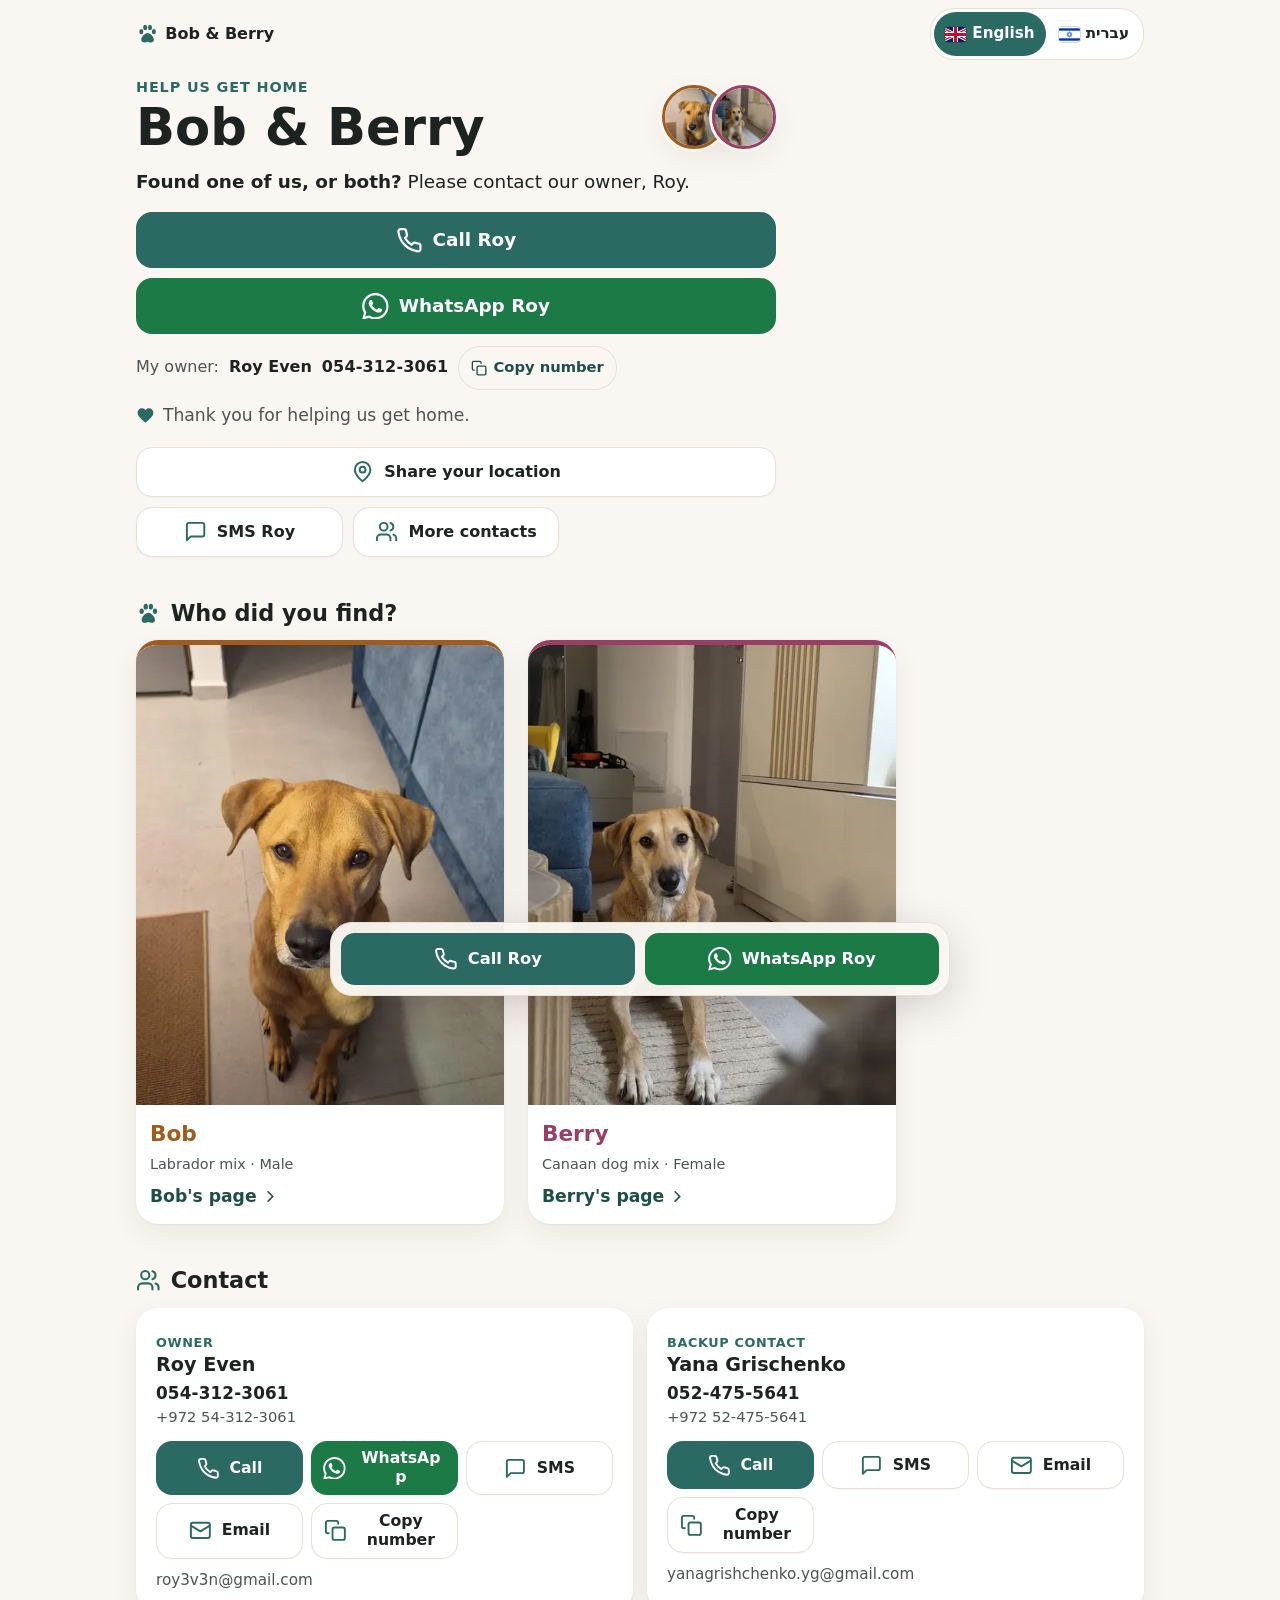
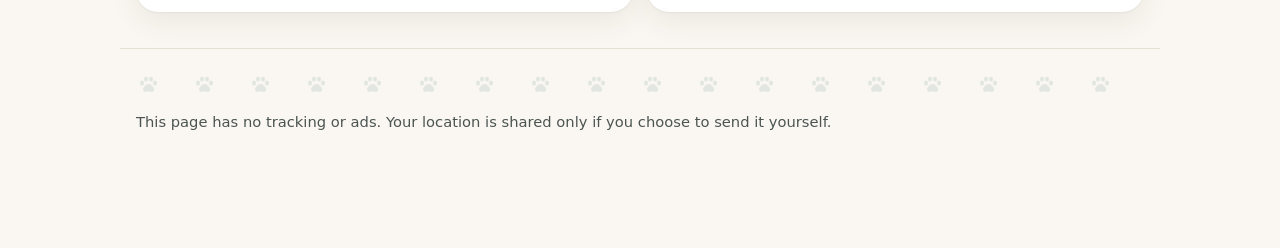
==== public/index.html @ 7f9b74b9 "Bob & Berry NFC collar pages Static bilingual (English/Hebrew) site for Bob and Berry's NFC collar t" ====
<!doctype html>
<html lang="en" dir="ltr">
<head>
<meta charset="utf-8">
<meta name="viewport" content="width=device-width, initial-scale=1, viewport-fit=cover">
<title>Bob &amp; Berry</title>
<meta name="description" content="Found one of us, or both? · מצאתם אחד מאיתנו, או את שנינו?">
<meta name="robots" content="noindex, nofollow, noarchive, noimageindex">
<meta name="format-detection" content="telephone=no, date=no, email=no, address=no">
<meta name="theme-color" content="#faf7f2">
<meta name="referrer" content="strict-origin-when-cross-origin">
<link rel="canonical" href="https://rockshepherd1409.github.io/bob-and-berry/">
<meta property="og:url" content="https://rockshepherd1409.github.io/bob-and-berry/">
<meta property="og:type" content="website">
<meta property="og:title" content="Bob &amp; Berry · בוב וברי">
<meta property="og:description" content="Found one of us, or both? · מצאתם אחד מאיתנו, או את שנינו?">
<meta property="og:image" content="https://rockshepherd1409.github.io/bob-and-berry/photos/bob/sitting-c17e12-960.jpg">
<link rel="icon" href="favicon.svg" type="image/svg+xml">
<link rel="stylesheet" href="assets/styles.css?v=7b9a6b1d22">
<script>(function(d){var h=d.documentElement,l;h.classList.add('js');try{var p=new URLSearchParams(location.search).get('lang');if(p==='he'||p==='en')l=p}catch(e){}if(!l){try{var s=localStorage.getItem('bb-lang');if(s==='he'||s==='en')l=s}catch(e){}}if(!l){var n=(navigator.languages&&navigator.languages[0])||navigator.language||'';l=/^(he|iw)\b/i.test(n)?'he':'en'}h.lang=l;h.dir=l==='he'?'rtl':'ltr'})(document);</script>
</head>
<body>
<svg xmlns="http://www.w3.org/2000/svg" style="display:none" aria-hidden="true"><symbol id="i-phone" viewBox="0 0 24 24" fill="none" stroke="currentColor" stroke-width="2" stroke-linecap="round" stroke-linejoin="round"><path d="M22 16.92v3a2 2 0 0 1-2.18 2 19.79 19.79 0 0 1-8.63-3.07 19.5 19.5 0 0 1-6-6 19.79 19.79 0 0 1-3.07-8.67A2 2 0 0 1 4.11 2h3a2 2 0 0 1 2 1.72 12.84 12.84 0 0 0 .7 2.81 2 2 0 0 1-.45 2.11L8.09 9.91a16 16 0 0 0 6 6l1.27-1.27a2 2 0 0 1 2.11-.45 12.84 12.84 0 0 0 2.81.7A2 2 0 0 1 22 16.92z"/></symbol><symbol id="i-sms" viewBox="0 0 24 24" fill="none" stroke="currentColor" stroke-width="2" stroke-linecap="round" stroke-linejoin="round"><path d="M21 15a2 2 0 0 1-2 2H7l-4 4V5a2 2 0 0 1 2-2h14a2 2 0 0 1 2 2z"/></symbol><symbol id="i-mail" viewBox="0 0 24 24" fill="none" stroke="currentColor" stroke-width="2" stroke-linecap="round" stroke-linejoin="round"><rect x="2" y="4" width="20" height="16" rx="2"/><path d="m22 7-10 6L2 7"/></symbol><symbol id="i-copy" viewBox="0 0 24 24" fill="none" stroke="currentColor" stroke-width="2" stroke-linecap="round" stroke-linejoin="round"><rect x="9" y="9" width="13" height="13" rx="2"/><path d="M5 15H4a2 2 0 0 1-2-2V4a2 2 0 0 1 2-2h9a2 2 0 0 1 2 2v1"/></symbol><symbol id="i-pin" viewBox="0 0 24 24" fill="none" stroke="currentColor" stroke-width="2" stroke-linecap="round" stroke-linejoin="round"><path d="M20 10c0 6-8 12-8 12s-8-6-8-12a8 8 0 0 1 16 0z"/><circle cx="12" cy="10" r="3"/></symbol><symbol id="i-users" viewBox="0 0 24 24" fill="none" stroke="currentColor" stroke-width="2" stroke-linecap="round" stroke-linejoin="round"><path d="M16 21v-2a4 4 0 0 0-4-4H6a4 4 0 0 0-4 4v2"/><circle cx="9" cy="7" r="4"/><path d="M22 21v-2a4 4 0 0 0-3-3.87"/><path d="M16 3.13a4 4 0 0 1 0 7.75"/></symbol><symbol id="i-x" viewBox="0 0 24 24" fill="none" stroke="currentColor" stroke-width="2" stroke-linecap="round" stroke-linejoin="round"><path d="M18 6 6 18M6 6l12 12"/></symbol><symbol id="i-left" viewBox="0 0 24 24" fill="none" stroke="currentColor" stroke-width="2" stroke-linecap="round" stroke-linejoin="round"><path d="m15 18-6-6 6-6"/></symbol><symbol id="i-right" viewBox="0 0 24 24" fill="none" stroke="currentColor" stroke-width="2" stroke-linecap="round" stroke-linejoin="round"><path d="m9 18 6-6-6-6"/></symbol><symbol id="i-info" viewBox="0 0 24 24" fill="none" stroke="currentColor" stroke-width="2" stroke-linecap="round" stroke-linejoin="round"><circle cx="12" cy="12" r="10"/><path d="M12 16v-4M12 8h.01"/></symbol><symbol id="i-home" viewBox="0 0 24 24" fill="none" stroke="currentColor" stroke-width="2" stroke-linecap="round" stroke-linejoin="round"><path d="m3 10 9-7 9 7v10a2 2 0 0 1-2 2H5a2 2 0 0 1-2-2z"/><path d="M9 22V12h6v10"/></symbol><symbol id="i-whatsapp" viewBox="0 0 24 24" fill="currentColor"><path d="M17.47 14.38c-.3-.15-1.76-.87-2.03-.97-.27-.1-.47-.15-.67.15-.2.3-.77.97-.94 1.16-.17.2-.35.22-.64.07-.3-.15-1.26-.46-2.39-1.47-.88-.79-1.48-1.76-1.65-2.06-.17-.3-.02-.46.13-.6.13-.14.3-.35.45-.52.15-.17.2-.3.3-.5.1-.2.05-.37-.03-.52-.07-.15-.67-1.61-.92-2.2-.24-.58-.49-.5-.67-.51h-.57c-.2 0-.52.07-.79.37-.27.3-1.04 1.02-1.04 2.48s1.07 2.88 1.21 3.07c.15.2 2.1 3.2 5.08 4.49.71.31 1.26.49 1.7.63.71.23 1.36.2 1.87.12.57-.09 1.76-.72 2-1.41.25-.7.25-1.29.18-1.41-.08-.13-.28-.2-.57-.35zM12.05 21.79h-.01a9.87 9.87 0 0 1-5.03-1.38l-.36-.21-3.74.98 1-3.65-.24-.37a9.86 9.86 0 0 1-1.51-5.26c0-5.45 4.44-9.88 9.89-9.88 2.64 0 5.12 1.03 6.99 2.9a9.83 9.83 0 0 1 2.89 7c0 5.45-4.44 9.88-9.88 9.88zm8.41-18.3A11.82 11.82 0 0 0 12.05 0C5.5 0 .16 5.34.16 11.89c0 2.1.55 4.14 1.59 5.95L.06 24l6.31-1.65a11.88 11.88 0 0 0 5.68 1.45h.01c6.55 0 11.89-5.34 11.89-11.89 0-3.18-1.24-6.16-3.49-8.41z"/></symbol><symbol id="i-paw" viewBox="0 0 24 24" fill="currentColor"><ellipse cx="5.5" cy="10" rx="2.1" ry="2.7"/><ellipse cx="9.5" cy="5.6" rx="2.1" ry="2.8"/><ellipse cx="14.5" cy="5.6" rx="2.1" ry="2.8"/><ellipse cx="18.5" cy="10" rx="2.1" ry="2.7"/><path d="M12 11.5c-3 0-6.5 4.1-6.5 6.9 0 1.9 1.4 2.9 3.1 2.9 1.4 0 2.2-.8 3.4-.8s2 .8 3.4.8c1.7 0 3.1-1 3.1-2.9 0-2.8-3.5-6.9-6.5-6.9z"/></symbol><symbol id="i-heart" viewBox="0 0 24 24" fill="currentColor"><path d="M12 21.35 10.55 20C5.4 15.36 2 12.28 2 8.5 2 5.42 4.42 3 7.5 3c1.74 0 3.41.81 4.5 2.09C13.09 3.81 14.76 3 16.5 3 19.58 3 22 5.42 22 8.5c0 3.78-3.4 6.86-8.55 11.54z"/></symbol><symbol id="f-en" viewBox="0 0 60 30" preserveAspectRatio="xMidYMid slice"><rect width="60" height="30" fill="#012169"/><path d="M0 0 60 30M60 0 0 30" stroke="#fff" stroke-width="6"/><path d="M0 0 60 30M60 0 0 30" stroke="#C8102E" stroke-width="2.4"/><path d="M30 0v30M0 15h60" stroke="#fff" stroke-width="10"/><path d="M30 0v30M0 15h60" stroke="#C8102E" stroke-width="6"/></symbol><symbol id="f-he" viewBox="0 0 220 160" preserveAspectRatio="xMidYMid slice"><rect width="220" height="160" fill="#fff"/><rect y="15" width="220" height="25" fill="#0038b8"/><rect y="120" width="220" height="25" fill="#0038b8"/><path d="M110 50 136 95H84ZM110 110 84 65h52Z" fill="none" stroke="#0038b8" stroke-width="5.5"/></symbol></svg>
<header class="topbar wrap"><a class="brand" href="./" aria-label="Bob &amp; Berry home" data-ia="aria-label=s27"><svg class="icon " aria-hidden="true" focusable="false"><use href="#i-paw"/></svg><span class="brand-text" data-i="s1">Bob &amp; Berry</span></a><nav class="lang" aria-label="Language" data-ia="aria-label=s28"><a href="?lang=en" data-lang="en" lang="en" hreflang="en" aria-current="true"><svg class="flag" aria-hidden="true" focusable="false"><use href="#f-en"/></svg>English</a><a href="?lang=he" data-lang="he" lang="he" hreflang="he"><svg class="flag" aria-hidden="true" focusable="false"><use href="#f-he"/></svg>עברית</a></nav></header>
<main id="main" class="wrap">
<section class="home-hero" aria-labelledby="home-title"><div class="home-title-row"><div><p class="eyebrow" data-i="s0">Help us get home</p><h1 id="home-title"><span data-i="s1">Bob &amp; Berry</span></h1></div><div class="avatars" aria-hidden="true"><img src="photos/bob/sitting-c17e12-480.jpg" alt="" width="64" height="64" style="object-position:50% 52%;--accent:#A15B1C"><img src="photos/berry/rug-3b5ab8-480.jpg" alt="" width="64" height="64" style="object-position:40% 42%;--accent:#9A3E65"></div></div><p class="found"><strong><span data-i="s2">Found one of us, or both?</span></strong> <span data-i="s3">Please contact our owner, Roy.</span></p><div class="actions" id="contact-actions"><a class="btn btn-call" href="tel:+972543123061" data-ia="href=s5"><svg class="icon " aria-hidden="true" focusable="false"><use href="#i-phone"/></svg><span data-i="s6">Call Roy</span></a><a class="btn btn-wa" href="https://wa.me/972543123061?text=Hi%20Roy%2C%20I%20found%20Bob%20and%20Berry.%20I%27m%20at%20%5Btype%20your%20location%5D.%20Please%20contact%20me." data-ia="href=s7" target="_blank" rel="noopener"><svg class="icon " aria-hidden="true" focusable="false"><use href="#i-whatsapp"/></svg><span data-i="s8">WhatsApp Roy</span></a></div><p class="owner-line"><span><span data-i="s9">My owner</span>:</span> <strong><span data-i="s10">Roy Even</span></strong> <span class="num ltr" dir="ltr" id="owner-num">054-312-3061</span><button type="button" class="copy-btn" data-copy="+972 54-312-3061" data-copy-target="owner-num" hidden><svg class="icon " aria-hidden="true" focusable="false"><use href="#i-copy"/></svg><span data-i="s4">Copy number</span></button></p><p class="thanks"><svg class="icon " aria-hidden="true" focusable="false"><use href="#i-heart"/></svg><span data-i="s11">Thank you for helping us get home.</span></p><div class="more-actions"><button type="button" class="btn btn-soft span-2" data-open-locate hidden><svg class="icon " aria-hidden="true" focusable="false"><use href="#i-pin"/></svg><span data-i="s12">Share your location</span></button><a class="btn btn-soft" href="sms:+972543123061?&amp;body=Hi%20Roy%2C%20I%20found%20Bob%20and%20Berry.%20I%27m%20at%20%5Btype%20your%20location%5D.%20Please%20contact%20me." data-ia="href=s13"><svg class="icon " aria-hidden="true" focusable="false"><use href="#i-sms"/></svg><span data-i="s14">SMS Roy</span></a><a class="btn btn-soft" href="#contacts"><svg class="icon " aria-hidden="true" focusable="false"><use href="#i-users"/></svg><span data-i="s15">More contacts</span></a></div></section>
<section class="section" aria-labelledby="who-title"><h2 id="who-title"><svg class="icon " aria-hidden="true" focusable="false"><use href="#i-paw"/></svg><span data-i="s16">Who did you find?</span></h2><ul class="dog-cards"><li><a class="dog-card" href="bob/" style="--accent:#A15B1C"><span class="ph"><picture><source type="image/webp" srcset="photos/bob/sitting-c17e12-480.webp 480w, photos/bob/sitting-c17e12-960.webp 960w, photos/bob/sitting-c17e12-1080.webp 1080w" sizes="(min-width: 820px) 360px, 46vw"><img src="photos/bob/sitting-c17e12-960.jpg" srcset="photos/bob/sitting-c17e12-480.jpg 480w, photos/bob/sitting-c17e12-960.jpg 960w, photos/bob/sitting-c17e12-1080.jpg 1080w" sizes="(min-width: 820px) 360px, 46vw" width="1080" height="1920" alt="Bob sitting on a tiled floor, looking up at the camera" data-ia="alt=s17" loading="lazy" decoding="async" style="object-position:50% 52%" data-ph></picture><span class="ph-fallback"><svg class="icon " aria-hidden="true" focusable="false"><use href="#i-paw"/></svg><span data-i="s18">Photo unavailable</span></span></span><span class="dog-card-body"><span class="dog-card-name" data-i="s19">Bob</span><span class="dog-card-meta" data-i="s20">Labrador mix · Male</span><span class="dog-card-link"><span data-i="s21">Bob&#x27;s page</span><svg class="icon flip" aria-hidden="true" focusable="false"><use href="#i-right"/></svg></span></span></a></li><li><a class="dog-card" href="berry/" style="--accent:#9A3E65"><span class="ph"><picture><source type="image/webp" srcset="photos/berry/rug-3b5ab8-480.webp 480w, photos/berry/rug-3b5ab8-960.webp 960w, photos/berry/rug-3b5ab8-1440.webp 1440w" sizes="(min-width: 820px) 360px, 46vw"><img src="photos/berry/rug-3b5ab8-960.jpg" srcset="photos/berry/rug-3b5ab8-480.jpg 480w, photos/berry/rug-3b5ab8-960.jpg 960w, photos/berry/rug-3b5ab8-1440.jpg 1440w" sizes="(min-width: 820px) 360px, 46vw" width="1440" height="1920" alt="Berry lying on a rug with her front legs stretched out, looking at the camera" data-ia="alt=s22" loading="lazy" decoding="async" style="object-position:40% 42%" data-ph></picture><span class="ph-fallback"><svg class="icon " aria-hidden="true" focusable="false"><use href="#i-paw"/></svg><span data-i="s18">Photo unavailable</span></span></span><span class="dog-card-body"><span class="dog-card-name" data-i="s23">Berry</span><span class="dog-card-meta" data-i="s24">Canaan dog mix · Female</span><span class="dog-card-link"><span data-i="s25">Berry&#x27;s page</span><svg class="icon flip" aria-hidden="true" focusable="false"><use href="#i-right"/></svg></span></span></a></li></ul></section>
<section class="section" id="contacts" aria-labelledby="contacts-title"><h2 id="contacts-title"><svg class="icon " aria-hidden="true" focusable="false"><use href="#i-users"/></svg><span data-i="s44">Contact</span></h2><div class="people"><article class="card person"><p class="role" data-i="s35">Owner</p><h3 data-i="s10">Roy Even</h3><p class="num-line"><span class="num ltr" dir="ltr" id="num-role_owner">054-312-3061</span><span class="fine ltr" dir="ltr">+972 54-312-3061</span></p><div class="contact-grid"><a class="btn btn-call" href="tel:+972543123061" aria-label="Call Roy" data-ia="href=s5|aria-label=s6"><svg class="icon " aria-hidden="true" focusable="false"><use href="#i-phone"/></svg><span data-i="s29">Call</span></a><a class="btn btn-wa" href="https://wa.me/972543123061?text=Hi%20Roy%2C%20I%20found%20Bob%20and%20Berry.%20I%27m%20at%20%5Btype%20your%20location%5D.%20Please%20contact%20me." aria-label="WhatsApp Roy" data-ia="href=s7|aria-label=s8" target="_blank" rel="noopener"><svg class="icon " aria-hidden="true" focusable="false"><use href="#i-whatsapp"/></svg><span data-i="s30">WhatsApp</span></a><a class="btn btn-soft" href="sms:+972543123061?&amp;body=Hi%20Roy%2C%20I%20found%20Bob%20and%20Berry.%20I%27m%20at%20%5Btype%20your%20location%5D.%20Please%20contact%20me." aria-label="SMS Roy" data-ia="href=s13|aria-label=s14"><svg class="icon " aria-hidden="true" focusable="false"><use href="#i-sms"/></svg><span data-i="s31">SMS</span></a><a class="btn btn-soft" href="mailto:roy3v3n@gmail.com?subject=I%20found%20Bob%20and%20Berry&amp;body=Hi%20Roy%2C%20I%20found%20Bob%20and%20Berry.%20I%27m%20at%20%5Btype%20your%20location%5D.%20Please%20contact%20me." aria-label="Email Roy" data-ia="href=s32|aria-label=s33"><svg class="icon " aria-hidden="true" focusable="false"><use href="#i-mail"/></svg><span data-i="s34">Email</span></a><button type="button" class="btn btn-soft" data-copy="+972 54-312-3061" data-copy-target="num-role_owner" hidden><svg class="icon " aria-hidden="true" focusable="false"><use href="#i-copy"/></svg><span data-i="s4">Copy number</span></button></div><p class="email-line fine"><span class="ltr" dir="ltr">roy3v3n@gmail.com</span></p></article><article class="card person"><p class="role" data-i="s42">Backup contact</p><h3 data-i="s43">Yana Grischenko</h3><p class="num-line"><span class="num ltr" dir="ltr" id="num-role_backup">052-475-5641</span><span class="fine ltr" dir="ltr">+972 52-475-5641</span></p><div class="contact-grid"><a class="btn btn-call" href="tel:+972524755641" aria-label="Call Yana" data-ia="href=s36|aria-label=s37"><svg class="icon " aria-hidden="true" focusable="false"><use href="#i-phone"/></svg><span data-i="s29">Call</span></a><a class="btn btn-soft" href="sms:+972524755641?&amp;body=Hi%20Yana%2C%20I%20found%20Bob%20and%20Berry.%20I%27m%20at%20%5Btype%20your%20location%5D.%20Please%20contact%20me." aria-label="SMS Yana" data-ia="href=s38|aria-label=s39"><svg class="icon " aria-hidden="true" focusable="false"><use href="#i-sms"/></svg><span data-i="s31">SMS</span></a><a class="btn btn-soft" href="mailto:yanagrishchenko.yg@gmail.com?subject=I%20found%20Bob%20and%20Berry&amp;body=Hi%20Yana%2C%20I%20found%20Bob%20and%20Berry.%20I%27m%20at%20%5Btype%20your%20location%5D.%20Please%20contact%20me." aria-label="Email Yana" data-ia="href=s40|aria-label=s41"><svg class="icon " aria-hidden="true" focusable="false"><use href="#i-mail"/></svg><span data-i="s34">Email</span></a><button type="button" class="btn btn-soft" data-copy="+972 52-475-5641" data-copy-target="num-role_backup" hidden><svg class="icon " aria-hidden="true" focusable="false"><use href="#i-copy"/></svg><span data-i="s4">Copy number</span></button></div><p class="email-line fine"><span class="ltr" dir="ltr">yanagrishchenko.yg@gmail.com</span></p></article></div></section>
</main>
<footer class="site-footer wrap"><div class="paws" aria-hidden="true"></div><p class="fine" data-i="s26">This page has no tracking or ads. Your location is shared only if you choose to send it yourself.</p></footer>
<div class="sticky-bar" role="region" aria-label="Quick contact" data-ia="aria-label=s45"><div class="sticky-inner"><a class="btn btn-call" href="tel:+972543123061" data-ia="href=s5"><svg class="icon " aria-hidden="true" focusable="false"><use href="#i-phone"/></svg><span data-i="s6">Call Roy</span></a><a class="btn btn-wa" href="https://wa.me/972543123061?text=Hi%20Roy%2C%20I%20found%20Bob%20and%20Berry.%20I%27m%20at%20%5Btype%20your%20location%5D.%20Please%20contact%20me." data-ia="href=s7" target="_blank" rel="noopener"><svg class="icon " aria-hidden="true" focusable="false"><use href="#i-whatsapp"/></svg><span data-i="s46">WhatsApp Roy</span></a></div></div>
<dialog id="bb-locate" class="sheet" aria-labelledby="loc-title"><div class="sheet-inner">
<div class="sheet-head"><h2 id="loc-title"><span data-i="s48">Share your location with Roy</span></h2>
<button type="button" class="icon-btn" data-close><svg class="icon " aria-hidden="true" focusable="false"><use href="#i-x"/></svg><span data-i="s49">Close</span></button></div>
<p class="muted" data-i="s50">Your phone will ask for permission. A map link is added to a message that you can check and edit, and then send yourself. Your location is not sent to this website.</p>
<button type="button" class="btn btn-call" id="loc-get"><svg class="icon " aria-hidden="true" focusable="false"><use href="#i-pin"/></svg><span id="loc-get-label">Add my current location</span></button>
<p id="loc-status" class="loc-status" role="status" aria-live="polite"></p>
<div class="field"><label for="loc-place"><span data-i="s51">Street, landmark or place (optional)</span></label>
<input id="loc-place" type="text" autocomplete="off" enterkeyhint="done" dir="auto" placeholder="e.g. next to the bus stop on …" data-ia="placeholder=s52"></div>
<div class="field"><label for="loc-msg"><span data-i="s53">Your message — you can edit it</span></label>
<textarea id="loc-msg" rows="6" dir="auto" spellcheck="false"></textarea></div>
<button type="button" class="text-btn" id="loc-reset" hidden><span data-i="s54">Start the message again</span></button>
<div class="sheet-actions"><a class="btn btn-wa" id="loc-wa" href="#" target="_blank" rel="noopener"><svg class="icon " aria-hidden="true" focusable="false"><use href="#i-whatsapp"/></svg><span data-i="s47">Open in WhatsApp</span></a>
<a class="btn btn-soft" id="loc-sms" href="#"><svg class="icon " aria-hidden="true" focusable="false"><use href="#i-sms"/></svg><span data-i="s55">Open as SMS</span></a>
<button type="button" class="btn btn-soft" id="loc-copy"><svg class="icon " aria-hidden="true" focusable="false"><use href="#i-copy"/></svg><span data-i="s56">Copy message</span></button></div>
<p class="fine" data-i="s57">Nothing is sent until you press Send in WhatsApp or Messages.</p>
</div></dialog>
<div id="bb-toast" class="toast" role="status" aria-live="polite"></div>
<script type="application/json" id="bb-i18n">{"s0":{"en":"Help us get home","he":"עזרו לנו לחזור הביתה"},"s1":{"en":"Bob & Berry","he":"בוב וברי"},"s2":{"en":"Found one of us, or both?","he":"מצאתם אחד מאיתנו, או את שנינו?"},"s3":{"en":"Please contact our owner, Roy.","he":"בבקשה צרו קשר עם רועי, הבעלים שלנו."},"s4":{"en":"Copy number","he":"העתקת המספר"},"s5":{"en":"tel:+972543123061","he":"tel:+972543123061"},"s6":{"en":"Call Roy","he":"התקשרו לרועי"},"s7":{"en":"https://wa.me/972543123061?text=Hi%20Roy%2C%20I%20found%20Bob%20and%20Berry.%20I%27m%20at%20%5Btype%20your%20location%5D.%20Please%20contact%20me.","he":"https://wa.me/972543123061?text=%D7%94%D7%99%D7%99%20%D7%A8%D7%95%D7%A2%D7%99%2C%20%D7%9E%D7%A6%D7%90%D7%AA%D7%99%20%D7%90%D7%AA%20%D7%91%D7%95%D7%91%20%D7%95%D7%90%D7%AA%20%D7%91%D7%A8%D7%99.%20%D7%94%D7%9E%D7%99%D7%A7%D7%95%D7%9D%20%D7%A9%D7%9C%D7%99%3A%20%5B%D7%9B%D7%AA%D7%91%D7%95%20%D7%9B%D7%90%D7%9F%20%D7%90%D7%99%D7%A4%D7%94%20%D7%90%D7%AA%D7%9D%5D.%20%D7%91%D7%91%D7%A7%D7%A9%D7%94%20%D7%A6%D7%95%D7%A8%20%D7%90%D7%99%D7%AA%D7%99%20%D7%A7%D7%A9%D7%A8."},"s8":{"en":"WhatsApp Roy","he":"שלחו הודעה לרועי בוואטסאפ"},"s9":{"en":"My owner","he":"הבעלים שלי"},"s10":{"en":"Roy Even","he":"רועי אבן"},"s11":{"en":"Thank you for helping us get home.","he":"תודה שאתם עוזרים לנו לחזור הביתה."},"s12":{"en":"Share your location","he":"שיתוף המיקום שלכם"},"s13":{"en":"sms:+972543123061?&body=Hi%20Roy%2C%20I%20found%20Bob%20and%20Berry.%20I%27m%20at%20%5Btype%20your%20location%5D.%20Please%20contact%20me.","he":"sms:+972543123061?&body=%D7%94%D7%99%D7%99%20%D7%A8%D7%95%D7%A2%D7%99%2C%20%D7%9E%D7%A6%D7%90%D7%AA%D7%99%20%D7%90%D7%AA%20%D7%91%D7%95%D7%91%20%D7%95%D7%90%D7%AA%20%D7%91%D7%A8%D7%99.%20%D7%94%D7%9E%D7%99%D7%A7%D7%95%D7%9D%20%D7%A9%D7%9C%D7%99%3A%20%5B%D7%9B%D7%AA%D7%91%D7%95%20%D7%9B%D7%90%D7%9F%20%D7%90%D7%99%D7%A4%D7%94%20%D7%90%D7%AA%D7%9D%5D.%20%D7%91%D7%91%D7%A7%D7%A9%D7%94%20%D7%A6%D7%95%D7%A8%20%D7%90%D7%99%D7%AA%D7%99%20%D7%A7%D7%A9%D7%A8."},"s14":{"en":"SMS Roy","he":"SMS לרועי"},"s15":{"en":"More contacts","he":"אנשי קשר נוספים"},"s16":{"en":"Who did you find?","he":"את מי מצאתם?"},"s17":{"en":"Bob sitting on a tiled floor, looking up at the camera","he":"בוב יושב על רצפת אריחים ומביט למעלה אל המצלמה"},"s18":{"en":"Photo unavailable","he":"התמונה לא זמינה"},"s19":{"en":"Bob","he":"בוב"},"s20":{"en":"Labrador mix · Male","he":"מעורב לברדור · זכר"},"s21":{"en":"Bob's page","he":"העמוד של בוב"},"s22":{"en":"Berry lying on a rug with her front legs stretched out, looking at the camera","he":"ברי שוכבת על שטיח עם הרגליים הקדמיות מתוחות ומביטה אל המצלמה"},"s23":{"en":"Berry","he":"ברי"},"s24":{"en":"Canaan dog mix · Female","he":"מעורבת כנעני · נקבה"},"s25":{"en":"Berry's page","he":"העמוד של ברי"},"s26":{"en":"This page has no tracking or ads. Your location is shared only if you choose to send it yourself.","he":"בעמוד הזה אין מעקב או פרסומות. המיקום שלכם משותף רק אם תבחרו לשלוח אותו בעצמכם."},"s27":{"en":"Bob & Berry home","he":"לעמוד הבית של בוב וברי"},"s28":{"en":"Language","he":"שפה"},"s29":{"en":"Call","he":"התקשרו"},"s30":{"en":"WhatsApp","he":"וואטסאפ"},"s31":{"en":"SMS","he":"SMS"},"s32":{"en":"mailto:roy3v3n@gmail.com?subject=I%20found%20Bob%20and%20Berry&body=Hi%20Roy%2C%20I%20found%20Bob%20and%20Berry.%20I%27m%20at%20%5Btype%20your%20location%5D.%20Please%20contact%20me.","he":"mailto:roy3v3n@gmail.com?subject=%D7%9E%D7%A6%D7%90%D7%AA%D7%99%20%D7%90%D7%AA%20%D7%91%D7%95%D7%91%20%D7%95%D7%90%D7%AA%20%D7%91%D7%A8%D7%99&body=%D7%94%D7%99%D7%99%20%D7%A8%D7%95%D7%A2%D7%99%2C%20%D7%9E%D7%A6%D7%90%D7%AA%D7%99%20%D7%90%D7%AA%20%D7%91%D7%95%D7%91%20%D7%95%D7%90%D7%AA%20%D7%91%D7%A8%D7%99.%20%D7%94%D7%9E%D7%99%D7%A7%D7%95%D7%9D%20%D7%A9%D7%9C%D7%99%3A%20%5B%D7%9B%D7%AA%D7%91%D7%95%20%D7%9B%D7%90%D7%9F%20%D7%90%D7%99%D7%A4%D7%94%20%D7%90%D7%AA%D7%9D%5D.%20%D7%91%D7%91%D7%A7%D7%A9%D7%94%20%D7%A6%D7%95%D7%A8%20%D7%90%D7%99%D7%AA%D7%99%20%D7%A7%D7%A9%D7%A8."},"s33":{"en":"Email Roy","he":"מייל לרועי"},"s34":{"en":"Email","he":"מייל"},"s35":{"en":"Owner","he":"הבעלים"},"s36":{"en":"tel:+972524755641","he":"tel:+972524755641"},"s37":{"en":"Call Yana","he":"התקשרו ליאנה"},"s38":{"en":"sms:+972524755641?&body=Hi%20Yana%2C%20I%20found%20Bob%20and%20Berry.%20I%27m%20at%20%5Btype%20your%20location%5D.%20Please%20contact%20me.","he":"sms:+972524755641?&body=%D7%94%D7%99%D7%99%20%D7%99%D7%90%D7%A0%D7%94%2C%20%D7%9E%D7%A6%D7%90%D7%AA%D7%99%20%D7%90%D7%AA%20%D7%91%D7%95%D7%91%20%D7%95%D7%90%D7%AA%20%D7%91%D7%A8%D7%99.%20%D7%94%D7%9E%D7%99%D7%A7%D7%95%D7%9D%20%D7%A9%D7%9C%D7%99%3A%20%5B%D7%9B%D7%AA%D7%91%D7%95%20%D7%9B%D7%90%D7%9F%20%D7%90%D7%99%D7%A4%D7%94%20%D7%90%D7%AA%D7%9D%5D.%20%D7%91%D7%91%D7%A7%D7%A9%D7%94%20%D7%A6%D7%A8%D7%99%20%D7%90%D7%99%D7%AA%D7%99%20%D7%A7%D7%A9%D7%A8."},"s39":{"en":"SMS Yana","he":"SMS ליאנה"},"s40":{"en":"mailto:yanagrishchenko.yg@gmail.com?subject=I%20found%20Bob%20and%20Berry&body=Hi%20Yana%2C%20I%20found%20Bob%20and%20Berry.%20I%27m%20at%20%5Btype%20your%20location%5D.%20Please%20contact%20me.","he":"mailto:yanagrishchenko.yg@gmail.com?subject=%D7%9E%D7%A6%D7%90%D7%AA%D7%99%20%D7%90%D7%AA%20%D7%91%D7%95%D7%91%20%D7%95%D7%90%D7%AA%20%D7%91%D7%A8%D7%99&body=%D7%94%D7%99%D7%99%20%D7%99%D7%90%D7%A0%D7%94%2C%20%D7%9E%D7%A6%D7%90%D7%AA%D7%99%20%D7%90%D7%AA%20%D7%91%D7%95%D7%91%20%D7%95%D7%90%D7%AA%20%D7%91%D7%A8%D7%99.%20%D7%94%D7%9E%D7%99%D7%A7%D7%95%D7%9D%20%D7%A9%D7%9C%D7%99%3A%20%5B%D7%9B%D7%AA%D7%91%D7%95%20%D7%9B%D7%90%D7%9F%20%D7%90%D7%99%D7%A4%D7%94%20%D7%90%D7%AA%D7%9D%5D.%20%D7%91%D7%91%D7%A7%D7%A9%D7%94%20%D7%A6%D7%A8%D7%99%20%D7%90%D7%99%D7%AA%D7%99%20%D7%A7%D7%A9%D7%A8."},"s41":{"en":"Email Yana","he":"מייל ליאנה"},"s42":{"en":"Backup contact","he":"איש קשר נוסף"},"s43":{"en":"Yana Grischenko","he":"יאנה גרישצ'נקו"},"s44":{"en":"Contact","he":"יצירת קשר"},"s45":{"en":"Quick contact","he":"יצירת קשר מהירה"},"s46":{"en":"WhatsApp Roy","he":"וואטסאפ לרועי"},"msg_found":{"en":"Hi {to}, I found {name}.","he":"היי {to}, מצאתי את {name}."},"msg_where_blank":{"en":"I'm at [type your location].","he":"המיקום שלי: [כתבו כאן איפה אתם]."},"msg_map":{"en":"My location on the map: {url}","he":"המיקום שלי במפה: {url}"},"msg_accuracy":{"en":"(accurate to about {m} m)","he":"(דיוק של כ־{m} מטר)"},"msg_place":{"en":"I'm near: {place}","he":"אני ליד: {place}"},"loc_get":{"en":"Add my current location","he":"הוספת המיקום הנוכחי שלי"},"loc_again":{"en":"Update my location","he":"עדכון המיקום"},"loc_finding":{"en":"Finding your location…","he":"מאתרים את המיקום שלכם…"},"loc_ok":{"en":"Your location was added to the message below.","he":"המיקום נוסף להודעה למטה."},"loc_rough":{"en":"Your location may be off by about {m} m. Please add a street name or landmark too.","he":"ייתכן שהמיקום לא מדויק (עד כ־{m} מטר). כדאי להוסיף גם שם רחוב או ציון דרך."},"loc_denied":{"en":"Location access is blocked. You can type where you are instead, or simply call.","he":"הגישה למיקום חסומה. אפשר לכתוב איפה אתם במקום, או פשוט להתקשר."},"loc_unavailable":{"en":"Your location couldn't be found right now. Please type where you are.","he":"לא הצלחנו למצוא את המיקום כרגע. כתבו בבקשה איפה אתם."},"loc_timeout":{"en":"Finding your location took too long. Try again, or type where you are.","he":"איתור המיקום לקח יותר מדי זמן. נסו שוב, או כתבו איפה אתם."},"loc_unsupported":{"en":"This browser can't share your location. Please type where you are.","he":"הדפדפן הזה לא יכול לשתף מיקום. כתבו בבקשה איפה אתם."},"loc_copied":{"en":"Message copied.","he":"ההודעה הועתקה."},"s47":{"en":"Open in WhatsApp","he":"פתיחה בוואטסאפ"},"s48":{"en":"Share your location with Roy","he":"שיתוף המיקום שלכם עם רועי"},"s49":{"en":"Close","he":"סגירה"},"s50":{"en":"Your phone will ask for permission. A map link is added to a message that you can check and edit, and then send yourself. Your location is not sent to this website.","he":"הטלפון יבקש אישור. קישור למפה יתווסף להודעה שתוכלו לבדוק ולערוך, ואז לשלוח בעצמכם. המיקום לא נשלח לאתר הזה."},"s51":{"en":"Street, landmark or place (optional)","he":"רחוב, ציון דרך או מקום (לא חובה)"},"s52":{"en":"e.g. next to the bus stop on …","he":"למשל: ליד תחנת האוטובוס ברחוב…"},"s53":{"en":"Your message — you can edit it","he":"ההודעה שלכם — אפשר לערוך אותה"},"s54":{"en":"Start the message again","he":"התחלת ההודעה מחדש"},"s55":{"en":"Open as SMS","he":"פתיחה כהודעת SMS"},"s56":{"en":"Copy message","he":"העתקת ההודעה"},"s57":{"en":"Nothing is sent until you press Send in WhatsApp or Messages.","he":"שום דבר לא נשלח עד שתלחצו על ״שליחה״ בוואטסאפ או בהודעות."},"title":{"en":"Bob & Berry","he":"בוב וברי"},"copied":{"en":"Number copied.","he":"המספר הועתק."},"copy_failed":{"en":"Couldn't copy automatically. The number is now selected — press and hold it to copy.","he":"ההעתקה האוטומטית לא הצליחה. המספר מסומן עכשיו — לחצו עליו לחיצה ארוכה כדי להעתיק."},"photo_counter":{"en":"{i} of {total}","he":"{i} מתוך {total}"}}</script>
<script type="application/json" id="bb-page">{"names":{"en":"Bob and Berry","he":"בוב ואת ברי"},"contact":{"wa":"972543123061","sms":"+972543123061","short":{"en":"Roy","he":"רועי"},"contactMe":{"en":"Please contact me.","he":"בבקשה צור איתי קשר."}}}</script>
<script>(function(){var H=document.documentElement,D=JSON.parse(document.getElementById('bb-i18n').textContent);
function t(k,l){var v=D[k];return v?v[l||(H.lang==='he'?'he':'en')]:''}
function age(l){var e=document.getElementById('bb-age');if(!e)return;var b=e.getAttribute('data-born').split('-'),n=new Date(),m=n.getMonth()+1,y=n.getFullYear()-(+b[0]);
if(m<+b[1]||(m===+b[1]&&n.getDate()<+b[2]))y--;if(y<1)return;e.textContent=t(y===1?'age_1':y===2?'age_2':'age_n',l).split('{n}').join(y)+' ('+t('born_on',l)+')'}
function apply(l){var i,j,e,p,q,a;H.lang=l;H.dir=l==='he'?'rtl':'ltr';
a=document.querySelectorAll('[data-i]');for(i=0;i<a.length;i++){e=a[i];q=D[e.getAttribute('data-i')];if(q)e.textContent=q[l]}
a=document.querySelectorAll('[data-ia]');for(i=0;i<a.length;i++){e=a[i];p=e.getAttribute('data-ia').split('|');for(j=0;j<p.length;j++){q=p[j].split('=');if(D[q[1]])e.setAttribute(q[0],D[q[1]][l])}}
a=document.querySelectorAll('.lang a');for(i=0;i<a.length;i++){if(a[i].getAttribute('data-lang')===l)a[i].setAttribute('aria-current','true');else a[i].removeAttribute('aria-current')}
if(D.title)document.title=D.title[l];age(l)}
window.BB={D:D,t:t,apply:apply};
if(H.lang==='he')apply('he');else age('en');
var bar=document.querySelector('.sticky-bar'),act=document.getElementById('contact-actions');
if(bar){if(act&&'IntersectionObserver' in window){new IntersectionObserver(function(x){bar.classList.toggle('is-shown',!x[0].isIntersecting)}).observe(act)}else{bar.classList.add('is-shown')}}
})();</script>
<script src="assets/app.js?v=8e7963b903" defer></script>
</body>
</html>
---- public/assets/styles.css ----
/* Bob & Berry — one stylesheet for every page.
   Mobile first; logical properties so Hebrew (RTL) mirrors automatically. */

:root {
  --bg: #faf7f2;
  --surface: #ffffff;
  --ink: #1d2321;
  --ink-2: #4b5451;
  --line: #e7e0d5;
  --teal: #2b6a62;
  --teal-ink: #1d4f48;
  --teal-soft: #e5efeb;
  --wa: #1c7a46;
  --wa-ink: #145d35;
  --warm-soft: #fff6e8;
  --warm-line: #ecd1a3;
  --warm-ink: #7a4a10;
  --focus: #0b57d0;
  --accent: var(--teal);
  --accent-soft: var(--teal-soft);
  --radius: 22px;
  --radius-sm: 14px;
  --shadow: 0 1px 2px rgba(70, 50, 30, .06), 0 10px 28px rgba(70, 50, 30, .08);
  --bar-h: calc(76px + env(safe-area-inset-bottom, 0px)); /* measured by app.js */
  --font: system-ui, -apple-system, "Segoe UI", Roboto, "Noto Sans Hebrew", "Noto Sans", Arial, sans-serif;
  --font-display: ui-rounded, "SF Pro Rounded", system-ui, -apple-system, "Segoe UI", Roboto, "Noto Sans Hebrew", Arial, sans-serif;
  color-scheme: light;
}

*, *::before, *::after { box-sizing: border-box; }
html { -webkit-text-size-adjust: 100%; text-size-adjust: 100%; }
html.no-scroll { overflow: hidden; }
body {
  margin: 0;
  background: var(--bg);
  color: var(--ink);
  font-family: var(--font);
  font-size: 1.0625rem;
  line-height: 1.55;
  padding-bottom: calc(var(--bar-h) + 20px);
  -webkit-font-smoothing: antialiased;
}
img { max-width: 100%; display: block; }
a { color: var(--teal-ink); text-underline-offset: .18em; }
h1, h2, h3 { font-family: var(--font-display); line-height: 1.15; margin: 0; }
p { margin: 0; }
button { font: inherit; }
:focus-visible { outline: 3px solid var(--focus); outline-offset: 3px; }
.visually-hidden {
  position: absolute !important; width: 1px; height: 1px; padding: 0; margin: -1px;
  overflow: hidden; clip: rect(0 0 0 0); white-space: nowrap; border: 0;
}
[hidden] { display: none !important; }
.ltr { direction: ltr; unicode-bidi: isolate; }
.icon { width: 1.4em; height: 1.4em; flex: none; }
[dir="rtl"] .flip { transform: scaleX(-1); }

.wrap {
  width: 100%;
  max-width: 1040px;
  margin-inline: auto;
  padding-left: max(16px, env(safe-area-inset-left));
  padding-right: max(16px, env(safe-area-inset-right));
}

/* ---------- preview banner (only while essentials are missing) ---------- */
.preview-banner {
  background: #8a1c1c; color: #fff; font-weight: 700; text-align: center;
  padding: 10px 16px; font-size: .95rem;
}

/* ---------- top bar ---------- */
.topbar {
  display: flex; flex-wrap: wrap; align-items: center; justify-content: space-between; gap: 6px 10px;
  padding-top: max(8px, env(safe-area-inset-top)); padding-bottom: 8px;
}
.brand {
  display: inline-flex; align-items: center; gap: 6px; min-height: 44px; min-width: 44px; flex: none;
  color: var(--ink); text-decoration: none; font-weight: 700; font-family: var(--font-display);
  font-size: 1rem; white-space: nowrap;
}
.brand .icon { color: var(--teal); width: 1.45em; height: 1.45em; }
.lang {
  display: inline-flex; flex-wrap: wrap; gap: 2px; padding: 3px; max-width: 100%;
  background: var(--surface); border: 1px solid var(--line); border-radius: 24px;
}
.lang a {
  display: inline-flex; align-items: center; gap: 6px; min-height: 44px; padding: 0 11px;
  border-radius: 999px; color: var(--ink); text-decoration: none; font-weight: 600; font-size: .95rem;
  white-space: nowrap;
}
.lang a[aria-current="true"] { background: var(--teal); color: #fff; }
.flag { width: 21px; height: 15px; border-radius: 3px; flex: none; box-shadow: 0 0 0 1px rgba(0, 0, 0, .14); }
/* Narrow phones: keep the language switch whole; the paw alone links home. */
@media (max-width: 373px) {
  .brand-text { position: absolute; width: 1px; height: 1px; overflow: hidden; clip: rect(0 0 0 0); white-space: nowrap; }
  .lang a { padding: 0 10px; }
}

/* ---------- photo frames & fallbacks ---------- */
.ph { position: relative; overflow: hidden; background: #ebe4da; }
.ph img { width: 100%; height: 100%; object-fit: cover; }
.ph-fallback {
  position: absolute; inset: 0; display: none; flex-direction: column; align-items: center; justify-content: center;
  gap: 6px; padding: 12px; text-align: center; color: #6b625a; font-size: .9rem; font-weight: 600;
}
.ph-fallback .icon { width: 2rem; height: 2rem; opacity: .55; }
.ph.is-broken img { visibility: hidden; }
.ph.is-broken .ph-fallback { display: flex; }
.ph-placeholder .ph-fallback { display: flex; border: 2px dashed #c9bfb1; border-radius: inherit; }

/* ---------- hero ---------- */
.hero { display: grid; gap: 16px; margin-top: 4px; }
.hero-photo {
  border-radius: var(--radius); box-shadow: var(--shadow);
  height: clamp(190px, 36vh, 420px);
  height: clamp(190px, 36svh, 420px);
}
.hero-badge {
  position: absolute; inset-inline-start: 12px; bottom: 12px;
  display: inline-flex; align-items: center; gap: 6px; max-width: calc(100% - 24px);
  background: rgba(255, 255, 255, .94); color: var(--accent); font-weight: 700; font-size: .9rem;
  padding: 6px 12px; border-radius: 999px; box-shadow: 0 2px 10px rgba(0, 0, 0, .12);
}
.hero-badge .icon { width: 1.15em; height: 1.15em; }
.hero-body { display: grid; gap: 10px; align-content: start; }
.hero h1 { font-size: clamp(1.9rem, 8vw, 2.9rem); letter-spacing: -.01em; }
.hero h1 .dog-name { color: var(--accent); }
.meta { color: var(--ink-2); font-size: .98rem; margin-top: -4px; }
.found { font-size: 1.15rem; line-height: 1.45; }
.found strong { font-weight: 750; }
.thanks { color: var(--ink-2); display: flex; align-items: center; gap: 8px; }
.thanks .icon { color: var(--accent); width: 1.1em; height: 1.1em; }

/* ---------- buttons ---------- */
.actions { display: grid; gap: 10px; margin-top: 4px; }
.btn {
  display: flex; align-items: center; justify-content: center; gap: 10px;
  min-height: 56px; padding: 10px 18px; border-radius: 16px; border: 0; cursor: pointer;
  font-weight: 700; font-size: 1.15rem; line-height: 1.2; text-align: center; text-decoration: none;
  overflow-wrap: anywhere;
  -webkit-tap-highlight-color: transparent;
  transition: filter .15s ease, transform .1s ease;
}
.btn:active { transform: scale(.985); }
.btn-call { background: var(--teal); color: #fff; }
.btn-call:hover { background: var(--teal-ink); }
.btn-wa { background: var(--wa); color: #fff; }
.btn-wa:hover { background: var(--wa-ink); }
.btn-soft {
  background: var(--surface); color: var(--ink); border: 1.5px solid var(--line);
  min-height: 50px; font-size: 1rem; font-weight: 650; box-shadow: 0 1px 2px rgba(0, 0, 0, .04);
}
.btn-soft .icon { color: var(--teal); }
.btn-soft:hover { border-color: #cfc5b6; }
.btn.is-disabled { background: #e9e5df; color: #5d5750; cursor: not-allowed; border: 2px dashed #b9afa2; }
.btn .icon { width: 1.45em; height: 1.45em; }

.owner-line {
  display: flex; flex-wrap: wrap; align-items: center; gap: 4px 10px;
  font-size: 1rem; color: var(--ink-2);
}
.owner-line strong { color: var(--ink); font-weight: 650; }
.num {
  font-weight: 700; color: var(--ink); font-variant-numeric: tabular-nums; letter-spacing: .01em;
  -webkit-user-select: all; user-select: all;
}
.copy-btn {
  display: inline-flex; align-items: center; gap: 6px; min-height: 44px; padding: 0 12px;
  background: transparent; border: 1.5px solid var(--line); border-radius: 999px; color: var(--teal-ink);
  font-weight: 650; font-size: .92rem; cursor: pointer;
}
.copy-btn .icon { width: 1.1em; height: 1.1em; }
.copy-btn:hover { background: var(--teal-soft); }

.more-actions { display: grid; grid-template-columns: repeat(auto-fit, minmax(min(100%, 9.5em), 1fr)); gap: 10px; margin-top: 6px; }
.more-actions .span-2 { grid-column: 1 / -1; }

/* ---------- sections & cards ---------- */
.section { margin-top: 30px; }
.section > h2, .card > h2 {
  font-size: 1.4rem; margin-bottom: 14px; display: flex; align-items: center; gap: 10px;
}
.section > h2 .icon, .card > h2 .icon { color: var(--accent); width: 1.1em; height: 1.1em; }
.card { background: var(--surface); border-radius: var(--radius); box-shadow: var(--shadow); padding: 20px; }
.muted { color: var(--ink-2); }
.fine { color: var(--ink-2); font-size: .92rem; }

.note {
  background: var(--warm-soft); border: 1.5px solid var(--warm-line); border-radius: var(--radius);
  padding: 16px 18px;
}
.note h2 { font-size: 1.15rem; color: var(--warm-ink); display: flex; align-items: center; gap: 8px; margin-bottom: 8px; }
.note h2 .icon { width: 1.2em; height: 1.2em; }
.note ul { margin: 0; padding: 0; list-style: none; display: grid; gap: 8px; }
.note li { position: relative; padding-inline-start: 22px; font-weight: 550; }
.note li::before {
  content: ""; position: absolute; inset-inline-start: 4px; top: .6em;
  width: 8px; height: 8px; border-radius: 50%; background: #c98a2e;
}

.steps { list-style: none; margin: 0; padding: 0; display: grid; gap: 14px; counter-reset: step; }
.steps li { display: grid; grid-template-columns: 34px 1fr; gap: 12px; align-items: start; counter-increment: step; }
.steps li::before {
  content: counter(step); display: grid; place-items: center; width: 34px; height: 34px; border-radius: 50%;
  background: var(--accent-soft); color: var(--accent); font-weight: 800; font-family: var(--font-display);
}

/* ---------- gallery ---------- */
.gallery { list-style: none; margin: 0; padding: 0; display: grid; grid-template-columns: repeat(2, minmax(0, 1fr)); gap: 10px; }
.gallery.is-odd li:first-child { grid-column: 1 / -1; }
.gallery.is-odd li:first-child .thumb { aspect-ratio: 16 / 10; }
.thumb {
  display: block; aspect-ratio: 4 / 5; border-radius: var(--radius-sm); overflow: hidden; position: relative;
  box-shadow: 0 1px 3px rgba(0, 0, 0, .08); cursor: zoom-in;
}
.thumb:focus-visible { outline-offset: 2px; }
.thumb img { transition: transform .3s ease; }
.thumb:hover img { transform: scale(1.03); }
.gallery-hint { margin-top: 10px; }
@media (min-width: 640px) {
  .gallery { grid-template-columns: repeat(var(--cols, 4), minmax(0, 1fr)); }
  .gallery.is-odd li:first-child { grid-column: auto; }
  .gallery.is-odd li:first-child .thumb { aspect-ratio: 4 / 5; }
}

/* ---------- facts ---------- */
.facts { margin: 0; display: grid; }
/* label beside value; stacks by itself when the text is enlarged */
.facts > div { display: flex; flex-wrap: wrap; gap: 2px 14px; padding: 11px 0; border-top: 1px solid var(--line); }
.facts > div:first-child { border-top: 0; padding-top: 0; }
.facts dt { flex: 0 0 38%; min-width: min(7.5em, 100%); color: var(--ink-2); font-weight: 600; }
.facts dd { flex: 1 1 9em; min-width: 0; margin: 0; font-weight: 550; }

/* ---------- contacts ---------- */
.people { display: grid; gap: 14px; }
.person h3 { font-size: 1.2rem; }
.person .role {
  display: inline-block; font-size: .8rem; font-weight: 700; text-transform: uppercase; letter-spacing: .05em;
  color: var(--accent); margin-bottom: 2px;
}
[lang="he"] .person .role { text-transform: none; letter-spacing: 0; font-size: .9rem; }
.person .num-line { margin: 4px 0 12px; font-size: 1.05rem; }
.person .num-line span { display: block; }
.contact-grid { display: grid; grid-template-columns: repeat(auto-fit, minmax(min(100%, 7.5em), 1fr)); gap: 8px; }
.contact-grid .btn { min-height: 48px; font-size: .98rem; padding: 8px 12px; }
.email-line { margin-top: 10px; font-size: .95rem; word-break: break-all; }

/* ---------- homepage ---------- */
.home-hero { display: grid; gap: 12px; margin-top: 8px; }
.home-hero h1 { font-size: clamp(2.1rem, 9vw, 3.2rem); }
.home-hero .eyebrow {
  color: var(--teal); font-weight: 750; font-size: .9rem; text-transform: uppercase; letter-spacing: .06em;
}
[lang="he"] .home-hero .eyebrow { text-transform: none; letter-spacing: 0; font-size: 1rem; }
.home-title-row { display: flex; align-items: center; justify-content: space-between; gap: 12px; }
.avatars { display: flex; flex: none; }
.avatars img {
  width: 64px; height: 64px; border-radius: 50%; object-fit: cover;
  border: 3px solid var(--accent); box-shadow: 0 0 0 3px var(--bg), var(--shadow);
}
.avatars img + img { margin-inline-start: -14px; }
.dog-cards { list-style: none; margin: 0; padding: 0; display: grid; grid-template-columns: repeat(2, minmax(0, 1fr)); gap: 12px; }
.dog-card {
  display: flex; flex-direction: column; height: 100%; background: var(--surface); border-radius: var(--radius);
  box-shadow: var(--shadow); overflow: hidden; color: var(--ink); text-decoration: none;
  border-top: 5px solid var(--accent);
}
.dog-card .ph { aspect-ratio: 4 / 5; }
.dog-card-body { display: grid; gap: 2px; padding: 12px 14px 14px; }
.dog-card-name { font-family: var(--font-display); font-weight: 800; font-size: 1.35rem; color: var(--accent); }
.dog-card-meta { color: var(--ink-2); font-size: .9rem; }
.dog-card-link { margin-top: 6px; font-weight: 700; color: var(--teal-ink); display: inline-flex; align-items: center; gap: 4px; }
.dog-card-link .icon { width: 1.1em; height: 1.1em; }
.dog-card:hover .dog-card-link { text-decoration: underline; }

/* ---------- footer ---------- */
.site-footer { margin-top: 36px; padding-top: 20px; border-top: 1px solid var(--line); display: grid; gap: 14px; }
.footer-nav { display: flex; flex-wrap: wrap; gap: 10px 22px; align-items: center; }
.footer-nav a { display: inline-flex; align-items: center; gap: 10px; min-height: 44px; font-weight: 650; }
.footer-nav img { width: 40px; height: 40px; border-radius: 50%; object-fit: cover; box-shadow: 0 0 0 2px #fff, 0 0 0 3px var(--line); }
.footer-nav .icon { width: 1.2em; height: 1.2em; }
.paws {
  height: 28px; opacity: .12; color: var(--teal);
  background-image: url("data:image/svg+xml,%3Csvg xmlns='http://www.w3.org/2000/svg' width='56' height='28' viewBox='0 0 56 28'%3E%3Cg fill='%232b6a62'%3E%3Cellipse cx='6' cy='14' rx='2' ry='2.6'/%3E%3Cellipse cx='10' cy='10' rx='2' ry='2.6'/%3E%3Cellipse cx='15' cy='10' rx='2' ry='2.6'/%3E%3Cellipse cx='19' cy='14' rx='2' ry='2.6'/%3E%3Cpath d='M12.5 15c-2.6 0-5.5 3.4-5.5 5.6 0 1.5 1.1 2.3 2.5 2.3 1.1 0 1.9-.6 3-.6s1.9.6 3 .6c1.4 0 2.5-.8 2.5-2.3 0-2.2-2.9-5.6-5.5-5.6z'/%3E%3C/g%3E%3C/svg%3E");
  background-repeat: repeat-x; background-size: 56px 28px;
}

/* ---------- sticky contact bar ---------- */
.sticky-bar {
  position: fixed; left: 0; right: 0; bottom: 0; z-index: 40;
  background: rgba(250, 247, 242, .97); border-top: 1px solid var(--line);
  box-shadow: 0 -6px 24px rgba(60, 40, 20, .08);
  padding: 10px max(12px, env(safe-area-inset-right)) calc(10px + env(safe-area-inset-bottom, 0px)) max(12px, env(safe-area-inset-left));
  transition: transform .25s ease, visibility 0s linear 0s;
}
@supports ((-webkit-backdrop-filter: blur(1px)) or (backdrop-filter: blur(1px))) {
  .sticky-bar { background: rgba(250, 247, 242, .88); -webkit-backdrop-filter: saturate(1.4) blur(10px); backdrop-filter: saturate(1.4) blur(10px); }
}
/* side by side normally; stacked when enlarged text no longer fits */
.sticky-inner { max-width: 620px; margin: 0 auto; display: grid; grid-template-columns: repeat(auto-fit, minmax(min(100%, 7em), 1fr)); gap: 8px 10px; }
.sticky-bar .btn { min-height: 52px; font-size: 1.02rem; padding: 8px 10px; border-radius: 14px; }
.js .sticky-bar:not(.is-shown) { transform: translateY(calc(100% + 12px)); visibility: hidden; transition: transform .25s ease, visibility 0s linear .25s; }

/* ---------- status toast ---------- */
.toast {
  position: fixed; left: 50%; bottom: calc(var(--bar-h) + 14px); z-index: 60;
  transform: translate(-50%, 12px); opacity: 0; pointer-events: none;
  width: max-content; max-width: min(92vw, 520px);
  background: #1d2321; color: #fff; padding: 12px 18px; border-radius: 14px; font-weight: 600;
  box-shadow: 0 8px 30px rgba(0, 0, 0, .25); transition: opacity .2s ease, transform .2s ease;
}
.toast.is-shown { opacity: 1; transform: translate(-50%, 0); }

/* ---------- dialogs (shared) ---------- */
dialog { color: inherit; }
dialog::backdrop { background: rgba(18, 22, 20, .6); }

/* lightbox */
.lightbox {
  border: 0; padding: 0; margin: 0; width: 100%; height: 100%; max-width: 100%; max-height: 100%;
  background: #121413; color: #fff;
}
.lightbox[open] { display: flex; flex-direction: column; }
.lightbox::backdrop { background: #121413; }
.lightbox :focus-visible { outline-color: #fff; }
.lb-top {
  display: flex; align-items: center; justify-content: space-between; gap: 12px;
  padding: max(10px, env(safe-area-inset-top)) max(12px, env(safe-area-inset-right)) 8px max(12px, env(safe-area-inset-left));
}
.lb-title { font-weight: 700; font-size: 1rem; opacity: .9; overflow: hidden; text-overflow: ellipsis; white-space: nowrap; }
.lb-stage { position: relative; flex: 1; min-height: 0; margin: 0; touch-action: pan-y pinch-zoom; }
.lb-stage img {
  position: absolute; inset: 0; margin: auto; max-width: 100%; max-height: 100%; width: auto; height: auto;
  object-fit: contain; -webkit-user-select: none; user-select: none;
}
.lb-stage .ph-fallback { color: #d9d4cc; }
.lb-stage.is-broken img { visibility: hidden; }
.lb-stage.is-broken .ph-fallback { display: flex; }
.lb-caption { padding: 10px 16px 0; text-align: center; font-size: .95rem; color: #e4dfd7; min-height: 1.5em; }
.lb-nav {
  display: flex; flex-wrap: wrap; align-items: center; justify-content: space-between; gap: 10px;
  padding: 10px max(12px, env(safe-area-inset-right)) calc(12px + env(safe-area-inset-bottom, 0px)) max(12px, env(safe-area-inset-left));
}
.lb-count { font-weight: 700; font-variant-numeric: tabular-nums; }
.lb-btn {
  display: inline-flex; align-items: center; justify-content: center; gap: 6px; min-height: 52px; min-width: 52px; padding: 0 18px;
  background: rgba(255, 255, 255, .12); color: #fff; border: 1.5px solid rgba(255, 255, 255, .28); border-radius: 999px;
  font-weight: 650; font-size: 1rem; cursor: pointer;
}
.lb-btn:hover { background: rgba(255, 255, 255, .2); }
.lb-btn .icon { width: 1.3em; height: 1.3em; }

/* location sheet */
.sheet {
  border: 0; padding: 0; width: 100%; max-width: 560px; max-height: 92vh; max-height: 92svh;
  margin: auto auto 0; border-radius: 24px 24px 0 0; background: var(--surface);
  box-shadow: 0 -10px 40px rgba(0, 0, 0, .2); overflow: auto; overscroll-behavior: contain;
}
@media (min-width: 640px) { .sheet { margin: auto; border-radius: 24px; } }
.sheet-inner {
  display: grid; grid-template-columns: minmax(0, 1fr); gap: 14px;
  padding: 20px max(20px, env(safe-area-inset-right)) calc(20px + env(safe-area-inset-bottom, 0px)) max(20px, env(safe-area-inset-left));
}
.sheet-head { display: flex; flex-wrap: wrap; align-items: flex-start; justify-content: space-between; gap: 8px 12px; }
.sheet-head .icon-btn { margin-inline-start: auto; }
.sheet-head h2 { font-size: 1.35rem; padding-top: 6px; }
.icon-btn {
  display: inline-flex; align-items: center; gap: 6px; min-height: 44px; min-width: 44px; padding: 0 12px;
  background: #f1ede7; border: 0; border-radius: 999px; color: var(--ink); font-weight: 650; cursor: pointer; flex: none;
}
.field { display: grid; gap: 6px; }
.field label { font-weight: 650; }
.field input, .field textarea {
  width: 100%; min-width: 0; font: inherit; font-size: 1.05rem; color: var(--ink); background: #fff;
  border: 1.5px solid #cfc6b8; border-radius: 12px; padding: 12px 14px; min-height: 48px;
}
.field textarea { min-height: 8.5em; resize: vertical; line-height: 1.45; }
.field input:focus, .field textarea:focus { border-color: var(--teal); outline: 3px solid rgba(43, 106, 98, .25); outline-offset: 0; }
.loc-status { border-radius: 12px; padding: 0; font-weight: 600; }
.loc-status:not(:empty) { padding: 10px 14px; background: #f1ede7; }
.loc-status[data-tone="ok"] { background: var(--teal-soft); color: var(--teal-ink); }
.loc-status[data-tone="warn"] { background: var(--warm-soft); color: var(--warm-ink); }
.sheet-actions { display: grid; gap: 10px; }
.text-btn {
  justify-self: start; background: none; border: 0; padding: 8px 2px; min-height: 44px; color: var(--teal-ink);
  font-weight: 650; text-decoration: underline; text-underline-offset: .2em; cursor: pointer;
}

/* ---------- larger screens ---------- */
@media (min-width: 820px) {
  body { font-size: 1.075rem; }
  .hero { grid-template-columns: minmax(0, 5fr) minmax(0, 6fr); gap: 40px; align-items: center; margin-top: 12px; }
  .hero-photo { height: auto; aspect-ratio: 4 / 5; max-height: 640px; }
  .hero-body { max-width: 500px; }
  .section { margin-top: 44px; }
  .two-col { display: grid; grid-template-columns: minmax(0, 1fr) minmax(0, 1fr); gap: 24px; align-items: start; }
  .two-col > .section { margin-top: 0; }
  .two-col-wrap { margin-top: 44px; }
  .people { grid-template-columns: repeat(auto-fit, minmax(280px, 1fr)); }
  .home-hero { max-width: 640px; }
  .dog-cards { gap: 24px; max-width: 760px; }
  .sticky-bar { background: transparent; border: 0; box-shadow: none; -webkit-backdrop-filter: none; backdrop-filter: none; pointer-events: none; }
  .sticky-inner { pointer-events: auto; background: rgba(250, 247, 242, .96); padding: 10px; border-radius: 22px; box-shadow: 0 10px 40px rgba(40, 30, 20, .18); border: 1px solid var(--line); }
}

@media (prefers-reduced-motion: reduce) {
  *, *::before, *::after { transition-duration: 0s !important; animation-duration: 0s !important; scroll-behavior: auto !important; }
}

@media (forced-colors: active) {
  .btn, .lang a, .copy-btn, .lb-btn, .icon-btn { border: 2px solid ButtonText; }
}

@media print {
  .sticky-bar, .lang, .more-actions, .toast { display: none !important; }
  body { padding: 0; background: #fff; }
}
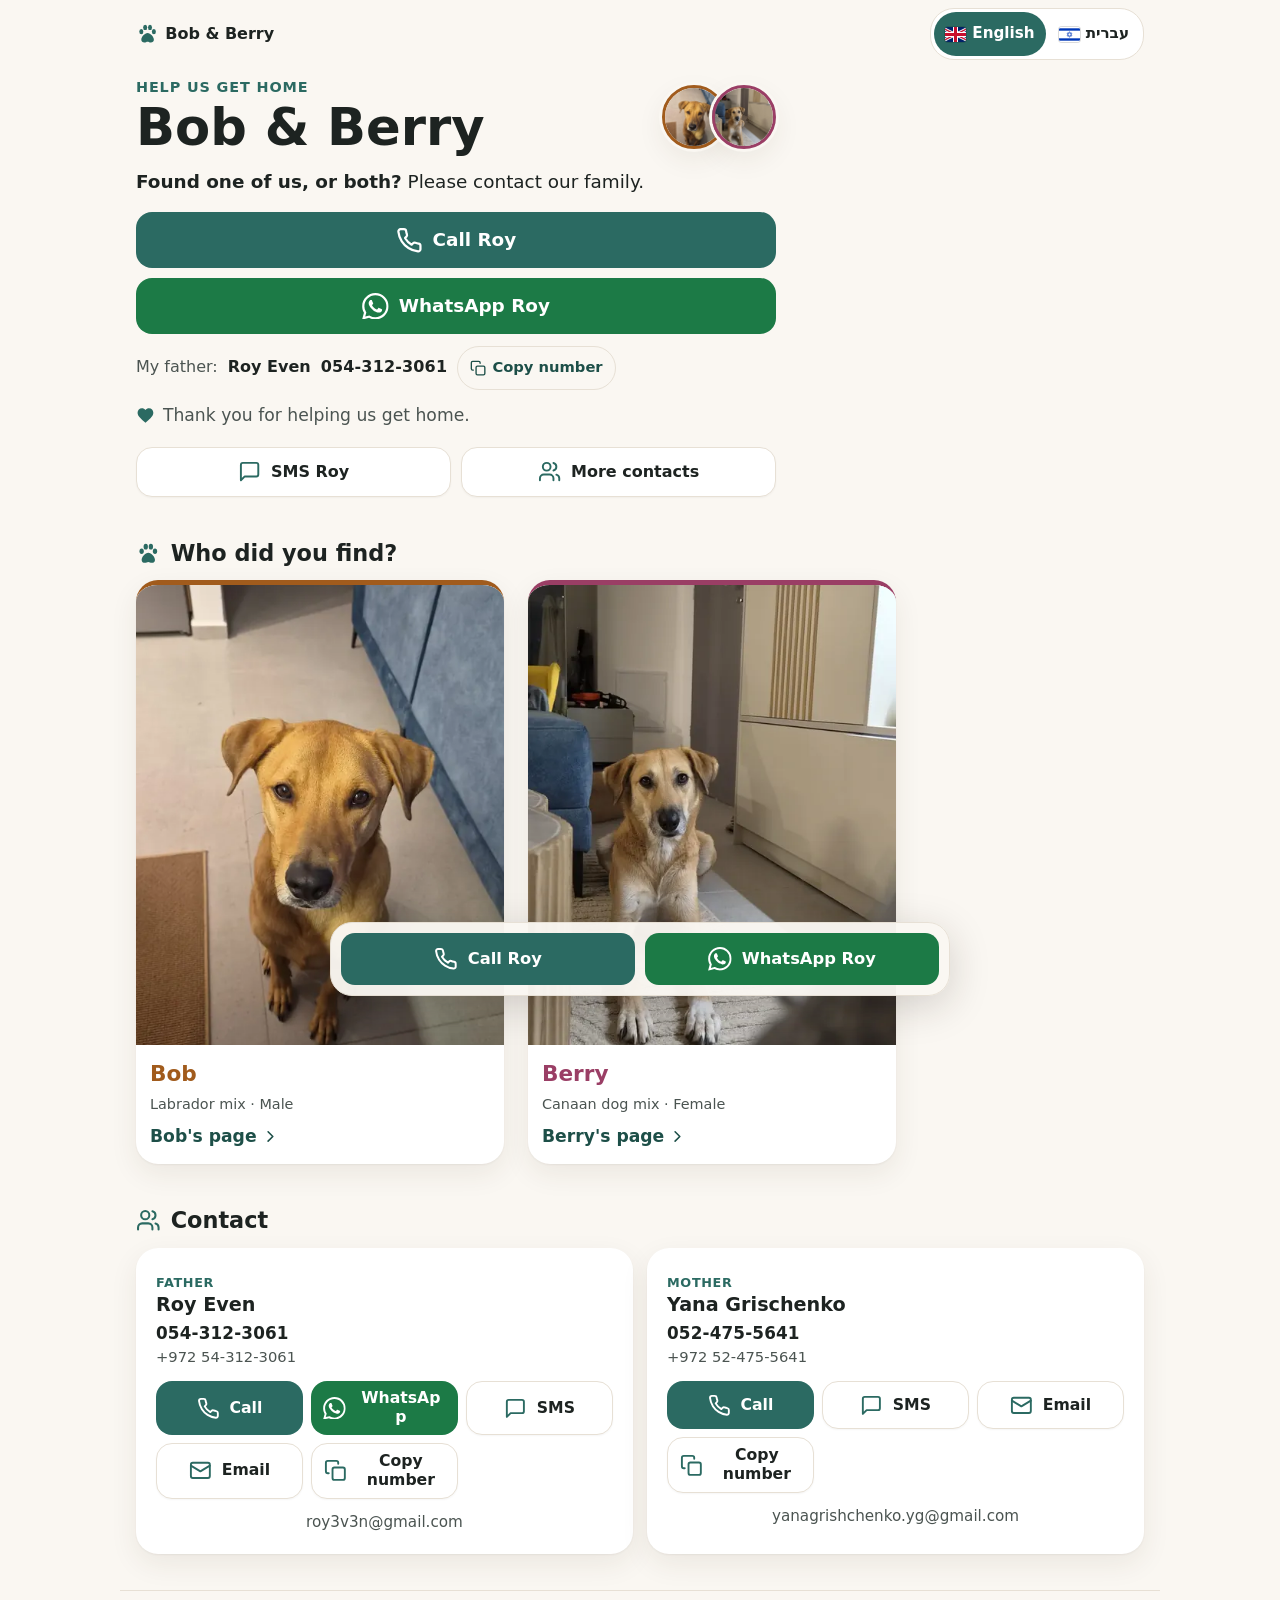
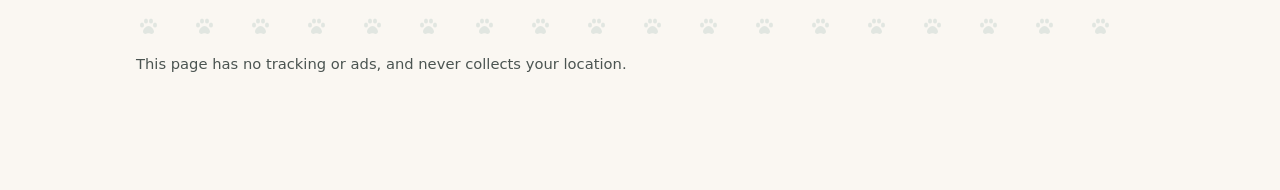
==== commit accb41c1: "﻿Family wording, Hebrew breed grammar, remove location sharing - "Owner" becomes "family"; Roy is sh" ====
--- a/public/index.html
+++ b/public/index.html
@@ -16,38 +16,21 @@
 <meta property="og:description" content="Found one of us, or both? · מצאתם אחד מאיתנו, או את שנינו?">
 <meta property="og:image" content="https://rockshepherd1409.github.io/bob-and-berry/photos/bob/sitting-c17e12-960.jpg">
 <link rel="icon" href="favicon.svg" type="image/svg+xml">
-<link rel="stylesheet" href="assets/styles.css?v=7b9a6b1d22">
+<link rel="stylesheet" href="assets/styles.css?v=06b82009d4">
 <script>(function(d){var h=d.documentElement,l;h.classList.add('js');try{var p=new URLSearchParams(location.search).get('lang');if(p==='he'||p==='en')l=p}catch(e){}if(!l){try{var s=localStorage.getItem('bb-lang');if(s==='he'||s==='en')l=s}catch(e){}}if(!l){var n=(navigator.languages&&navigator.languages[0])||navigator.language||'';l=/^(he|iw)\b/i.test(n)?'he':'en'}h.lang=l;h.dir=l==='he'?'rtl':'ltr'})(document);</script>
 </head>
 <body>
-<svg xmlns="http://www.w3.org/2000/svg" style="display:none" aria-hidden="true"><symbol id="i-phone" viewBox="0 0 24 24" fill="none" stroke="currentColor" stroke-width="2" stroke-linecap="round" stroke-linejoin="round"><path d="M22 16.92v3a2 2 0 0 1-2.18 2 19.79 19.79 0 0 1-8.63-3.07 19.5 19.5 0 0 1-6-6 19.79 19.79 0 0 1-3.07-8.67A2 2 0 0 1 4.11 2h3a2 2 0 0 1 2 1.72 12.84 12.84 0 0 0 .7 2.81 2 2 0 0 1-.45 2.11L8.09 9.91a16 16 0 0 0 6 6l1.27-1.27a2 2 0 0 1 2.11-.45 12.84 12.84 0 0 0 2.81.7A2 2 0 0 1 22 16.92z"/></symbol><symbol id="i-sms" viewBox="0 0 24 24" fill="none" stroke="currentColor" stroke-width="2" stroke-linecap="round" stroke-linejoin="round"><path d="M21 15a2 2 0 0 1-2 2H7l-4 4V5a2 2 0 0 1 2-2h14a2 2 0 0 1 2 2z"/></symbol><symbol id="i-mail" viewBox="0 0 24 24" fill="none" stroke="currentColor" stroke-width="2" stroke-linecap="round" stroke-linejoin="round"><rect x="2" y="4" width="20" height="16" rx="2"/><path d="m22 7-10 6L2 7"/></symbol><symbol id="i-copy" viewBox="0 0 24 24" fill="none" stroke="currentColor" stroke-width="2" stroke-linecap="round" stroke-linejoin="round"><rect x="9" y="9" width="13" height="13" rx="2"/><path d="M5 15H4a2 2 0 0 1-2-2V4a2 2 0 0 1 2-2h9a2 2 0 0 1 2 2v1"/></symbol><symbol id="i-pin" viewBox="0 0 24 24" fill="none" stroke="currentColor" stroke-width="2" stroke-linecap="round" stroke-linejoin="round"><path d="M20 10c0 6-8 12-8 12s-8-6-8-12a8 8 0 0 1 16 0z"/><circle cx="12" cy="10" r="3"/></symbol><symbol id="i-users" viewBox="0 0 24 24" fill="none" stroke="currentColor" stroke-width="2" stroke-linecap="round" stroke-linejoin="round"><path d="M16 21v-2a4 4 0 0 0-4-4H6a4 4 0 0 0-4 4v2"/><circle cx="9" cy="7" r="4"/><path d="M22 21v-2a4 4 0 0 0-3-3.87"/><path d="M16 3.13a4 4 0 0 1 0 7.75"/></symbol><symbol id="i-x" viewBox="0 0 24 24" fill="none" stroke="currentColor" stroke-width="2" stroke-linecap="round" stroke-linejoin="round"><path d="M18 6 6 18M6 6l12 12"/></symbol><symbol id="i-left" viewBox="0 0 24 24" fill="none" stroke="currentColor" stroke-width="2" stroke-linecap="round" stroke-linejoin="round"><path d="m15 18-6-6 6-6"/></symbol><symbol id="i-right" viewBox="0 0 24 24" fill="none" stroke="currentColor" stroke-width="2" stroke-linecap="round" stroke-linejoin="round"><path d="m9 18 6-6-6-6"/></symbol><symbol id="i-info" viewBox="0 0 24 24" fill="none" stroke="currentColor" stroke-width="2" stroke-linecap="round" stroke-linejoin="round"><circle cx="12" cy="12" r="10"/><path d="M12 16v-4M12 8h.01"/></symbol><symbol id="i-home" viewBox="0 0 24 24" fill="none" stroke="currentColor" stroke-width="2" stroke-linecap="round" stroke-linejoin="round"><path d="m3 10 9-7 9 7v10a2 2 0 0 1-2 2H5a2 2 0 0 1-2-2z"/><path d="M9 22V12h6v10"/></symbol><symbol id="i-whatsapp" viewBox="0 0 24 24" fill="currentColor"><path d="M17.47 14.38c-.3-.15-1.76-.87-2.03-.97-.27-.1-.47-.15-.67.15-.2.3-.77.97-.94 1.16-.17.2-.35.22-.64.07-.3-.15-1.26-.46-2.39-1.47-.88-.79-1.48-1.76-1.65-2.06-.17-.3-.02-.46.13-.6.13-.14.3-.35.45-.52.15-.17.2-.3.3-.5.1-.2.05-.37-.03-.52-.07-.15-.67-1.61-.92-2.2-.24-.58-.49-.5-.67-.51h-.57c-.2 0-.52.07-.79.37-.27.3-1.04 1.02-1.04 2.48s1.07 2.88 1.21 3.07c.15.2 2.1 3.2 5.08 4.49.71.31 1.26.49 1.7.63.71.23 1.36.2 1.87.12.57-.09 1.76-.72 2-1.41.25-.7.25-1.29.18-1.41-.08-.13-.28-.2-.57-.35zM12.05 21.79h-.01a9.87 9.87 0 0 1-5.03-1.38l-.36-.21-3.74.98 1-3.65-.24-.37a9.86 9.86 0 0 1-1.51-5.26c0-5.45 4.44-9.88 9.89-9.88 2.64 0 5.12 1.03 6.99 2.9a9.83 9.83 0 0 1 2.89 7c0 5.45-4.44 9.88-9.88 9.88zm8.41-18.3A11.82 11.82 0 0 0 12.05 0C5.5 0 .16 5.34.16 11.89c0 2.1.55 4.14 1.59 5.95L.06 24l6.31-1.65a11.88 11.88 0 0 0 5.68 1.45h.01c6.55 0 11.89-5.34 11.89-11.89 0-3.18-1.24-6.16-3.49-8.41z"/></symbol><symbol id="i-paw" viewBox="0 0 24 24" fill="currentColor"><ellipse cx="5.5" cy="10" rx="2.1" ry="2.7"/><ellipse cx="9.5" cy="5.6" rx="2.1" ry="2.8"/><ellipse cx="14.5" cy="5.6" rx="2.1" ry="2.8"/><ellipse cx="18.5" cy="10" rx="2.1" ry="2.7"/><path d="M12 11.5c-3 0-6.5 4.1-6.5 6.9 0 1.9 1.4 2.9 3.1 2.9 1.4 0 2.2-.8 3.4-.8s2 .8 3.4.8c1.7 0 3.1-1 3.1-2.9 0-2.8-3.5-6.9-6.5-6.9z"/></symbol><symbol id="i-heart" viewBox="0 0 24 24" fill="currentColor"><path d="M12 21.35 10.55 20C5.4 15.36 2 12.28 2 8.5 2 5.42 4.42 3 7.5 3c1.74 0 3.41.81 4.5 2.09C13.09 3.81 14.76 3 16.5 3 19.58 3 22 5.42 22 8.5c0 3.78-3.4 6.86-8.55 11.54z"/></symbol><symbol id="f-en" viewBox="0 0 60 30" preserveAspectRatio="xMidYMid slice"><rect width="60" height="30" fill="#012169"/><path d="M0 0 60 30M60 0 0 30" stroke="#fff" stroke-width="6"/><path d="M0 0 60 30M60 0 0 30" stroke="#C8102E" stroke-width="2.4"/><path d="M30 0v30M0 15h60" stroke="#fff" stroke-width="10"/><path d="M30 0v30M0 15h60" stroke="#C8102E" stroke-width="6"/></symbol><symbol id="f-he" viewBox="0 0 220 160" preserveAspectRatio="xMidYMid slice"><rect width="220" height="160" fill="#fff"/><rect y="15" width="220" height="25" fill="#0038b8"/><rect y="120" width="220" height="25" fill="#0038b8"/><path d="M110 50 136 95H84ZM110 110 84 65h52Z" fill="none" stroke="#0038b8" stroke-width="5.5"/></symbol></svg>
-<header class="topbar wrap"><a class="brand" href="./" aria-label="Bob &amp; Berry home" data-ia="aria-label=s27"><svg class="icon " aria-hidden="true" focusable="false"><use href="#i-paw"/></svg><span class="brand-text" data-i="s1">Bob &amp; Berry</span></a><nav class="lang" aria-label="Language" data-ia="aria-label=s28"><a href="?lang=en" data-lang="en" lang="en" hreflang="en" aria-current="true"><svg class="flag" aria-hidden="true" focusable="false"><use href="#f-en"/></svg>English</a><a href="?lang=he" data-lang="he" lang="he" hreflang="he"><svg class="flag" aria-hidden="true" focusable="false"><use href="#f-he"/></svg>עברית</a></nav></header>
+<svg xmlns="http://www.w3.org/2000/svg" style="display:none" aria-hidden="true"><symbol id="i-phone" viewBox="0 0 24 24" fill="none" stroke="currentColor" stroke-width="2" stroke-linecap="round" stroke-linejoin="round"><path d="M22 16.92v3a2 2 0 0 1-2.18 2 19.79 19.79 0 0 1-8.63-3.07 19.5 19.5 0 0 1-6-6 19.79 19.79 0 0 1-3.07-8.67A2 2 0 0 1 4.11 2h3a2 2 0 0 1 2 1.72 12.84 12.84 0 0 0 .7 2.81 2 2 0 0 1-.45 2.11L8.09 9.91a16 16 0 0 0 6 6l1.27-1.27a2 2 0 0 1 2.11-.45 12.84 12.84 0 0 0 2.81.7A2 2 0 0 1 22 16.92z"/></symbol><symbol id="i-sms" viewBox="0 0 24 24" fill="none" stroke="currentColor" stroke-width="2" stroke-linecap="round" stroke-linejoin="round"><path d="M21 15a2 2 0 0 1-2 2H7l-4 4V5a2 2 0 0 1 2-2h14a2 2 0 0 1 2 2z"/></symbol><symbol id="i-mail" viewBox="0 0 24 24" fill="none" stroke="currentColor" stroke-width="2" stroke-linecap="round" stroke-linejoin="round"><rect x="2" y="4" width="20" height="16" rx="2"/><path d="m22 7-10 6L2 7"/></symbol><symbol id="i-copy" viewBox="0 0 24 24" fill="none" stroke="currentColor" stroke-width="2" stroke-linecap="round" stroke-linejoin="round"><rect x="9" y="9" width="13" height="13" rx="2"/><path d="M5 15H4a2 2 0 0 1-2-2V4a2 2 0 0 1 2-2h9a2 2 0 0 1 2 2v1"/></symbol><symbol id="i-users" viewBox="0 0 24 24" fill="none" stroke="currentColor" stroke-width="2" stroke-linecap="round" stroke-linejoin="round"><path d="M16 21v-2a4 4 0 0 0-4-4H6a4 4 0 0 0-4 4v2"/><circle cx="9" cy="7" r="4"/><path d="M22 21v-2a4 4 0 0 0-3-3.87"/><path d="M16 3.13a4 4 0 0 1 0 7.75"/></symbol><symbol id="i-x" viewBox="0 0 24 24" fill="none" stroke="currentColor" stroke-width="2" stroke-linecap="round" stroke-linejoin="round"><path d="M18 6 6 18M6 6l12 12"/></symbol><symbol id="i-left" viewBox="0 0 24 24" fill="none" stroke="currentColor" stroke-width="2" stroke-linecap="round" stroke-linejoin="round"><path d="m15 18-6-6 6-6"/></symbol><symbol id="i-right" viewBox="0 0 24 24" fill="none" stroke="currentColor" stroke-width="2" stroke-linecap="round" stroke-linejoin="round"><path d="m9 18 6-6-6-6"/></symbol><symbol id="i-info" viewBox="0 0 24 24" fill="none" stroke="currentColor" stroke-width="2" stroke-linecap="round" stroke-linejoin="round"><circle cx="12" cy="12" r="10"/><path d="M12 16v-4M12 8h.01"/></symbol><symbol id="i-home" viewBox="0 0 24 24" fill="none" stroke="currentColor" stroke-width="2" stroke-linecap="round" stroke-linejoin="round"><path d="m3 10 9-7 9 7v10a2 2 0 0 1-2 2H5a2 2 0 0 1-2-2z"/><path d="M9 22V12h6v10"/></symbol><symbol id="i-whatsapp" viewBox="0 0 24 24" fill="currentColor"><path d="M17.47 14.38c-.3-.15-1.76-.87-2.03-.97-.27-.1-.47-.15-.67.15-.2.3-.77.97-.94 1.16-.17.2-.35.22-.64.07-.3-.15-1.26-.46-2.39-1.47-.88-.79-1.48-1.76-1.65-2.06-.17-.3-.02-.46.13-.6.13-.14.3-.35.45-.52.15-.17.2-.3.3-.5.1-.2.05-.37-.03-.52-.07-.15-.67-1.61-.92-2.2-.24-.58-.49-.5-.67-.51h-.57c-.2 0-.52.07-.79.37-.27.3-1.04 1.02-1.04 2.48s1.07 2.88 1.21 3.07c.15.2 2.1 3.2 5.08 4.49.71.31 1.26.49 1.7.63.71.23 1.36.2 1.87.12.57-.09 1.76-.72 2-1.41.25-.7.25-1.29.18-1.41-.08-.13-.28-.2-.57-.35zM12.05 21.79h-.01a9.87 9.87 0 0 1-5.03-1.38l-.36-.21-3.74.98 1-3.65-.24-.37a9.86 9.86 0 0 1-1.51-5.26c0-5.45 4.44-9.88 9.89-9.88 2.64 0 5.12 1.03 6.99 2.9a9.83 9.83 0 0 1 2.89 7c0 5.45-4.44 9.88-9.88 9.88zm8.41-18.3A11.82 11.82 0 0 0 12.05 0C5.5 0 .16 5.34.16 11.89c0 2.1.55 4.14 1.59 5.95L.06 24l6.31-1.65a11.88 11.88 0 0 0 5.68 1.45h.01c6.55 0 11.89-5.34 11.89-11.89 0-3.18-1.24-6.16-3.49-8.41z"/></symbol><symbol id="i-paw" viewBox="0 0 24 24" fill="currentColor"><ellipse cx="5.5" cy="10" rx="2.1" ry="2.7"/><ellipse cx="9.5" cy="5.6" rx="2.1" ry="2.8"/><ellipse cx="14.5" cy="5.6" rx="2.1" ry="2.8"/><ellipse cx="18.5" cy="10" rx="2.1" ry="2.7"/><path d="M12 11.5c-3 0-6.5 4.1-6.5 6.9 0 1.9 1.4 2.9 3.1 2.9 1.4 0 2.2-.8 3.4-.8s2 .8 3.4.8c1.7 0 3.1-1 3.1-2.9 0-2.8-3.5-6.9-6.5-6.9z"/></symbol><symbol id="i-heart" viewBox="0 0 24 24" fill="currentColor"><path d="M12 21.35 10.55 20C5.4 15.36 2 12.28 2 8.5 2 5.42 4.42 3 7.5 3c1.74 0 3.41.81 4.5 2.09C13.09 3.81 14.76 3 16.5 3 19.58 3 22 5.42 22 8.5c0 3.78-3.4 6.86-8.55 11.54z"/></symbol><symbol id="f-en" viewBox="0 0 60 30" preserveAspectRatio="xMidYMid slice"><rect width="60" height="30" fill="#012169"/><path d="M0 0 60 30M60 0 0 30" stroke="#fff" stroke-width="6"/><path d="M0 0 60 30M60 0 0 30" stroke="#C8102E" stroke-width="2.4"/><path d="M30 0v30M0 15h60" stroke="#fff" stroke-width="10"/><path d="M30 0v30M0 15h60" stroke="#C8102E" stroke-width="6"/></symbol><symbol id="f-he" viewBox="0 0 220 160" preserveAspectRatio="xMidYMid slice"><rect width="220" height="160" fill="#fff"/><rect y="15" width="220" height="25" fill="#0038b8"/><rect y="120" width="220" height="25" fill="#0038b8"/><path d="M110 50 136 95H84ZM110 110 84 65h52Z" fill="none" stroke="#0038b8" stroke-width="5.5"/></symbol></svg>
+<header class="topbar wrap"><a class="brand" href="./" aria-label="Bob &amp; Berry home" data-ia="aria-label=s26"><svg class="icon " aria-hidden="true" focusable="false"><use href="#i-paw"/></svg><span class="brand-text" data-i="s1">Bob &amp; Berry</span></a><nav class="lang" aria-label="Language" data-ia="aria-label=s27"><a href="?lang=en" data-lang="en" lang="en" hreflang="en" aria-current="true"><svg class="flag" aria-hidden="true" focusable="false"><use href="#f-en"/></svg>English</a><a href="?lang=he" data-lang="he" lang="he" hreflang="he"><svg class="flag" aria-hidden="true" focusable="false"><use href="#f-he"/></svg>עברית</a></nav></header>
 <main id="main" class="wrap">
-<section class="home-hero" aria-labelledby="home-title"><div class="home-title-row"><div><p class="eyebrow" data-i="s0">Help us get home</p><h1 id="home-title"><span data-i="s1">Bob &amp; Berry</span></h1></div><div class="avatars" aria-hidden="true"><img src="photos/bob/sitting-c17e12-480.jpg" alt="" width="64" height="64" style="object-position:50% 52%;--accent:#A15B1C"><img src="photos/berry/rug-3b5ab8-480.jpg" alt="" width="64" height="64" style="object-position:40% 42%;--accent:#9A3E65"></div></div><p class="found"><strong><span data-i="s2">Found one of us, or both?</span></strong> <span data-i="s3">Please contact our owner, Roy.</span></p><div class="actions" id="contact-actions"><a class="btn btn-call" href="tel:+972543123061" data-ia="href=s5"><svg class="icon " aria-hidden="true" focusable="false"><use href="#i-phone"/></svg><span data-i="s6">Call Roy</span></a><a class="btn btn-wa" href="https://wa.me/972543123061?text=Hi%20Roy%2C%20I%20found%20Bob%20and%20Berry.%20I%27m%20at%20%5Btype%20your%20location%5D.%20Please%20contact%20me." data-ia="href=s7" target="_blank" rel="noopener"><svg class="icon " aria-hidden="true" focusable="false"><use href="#i-whatsapp"/></svg><span data-i="s8">WhatsApp Roy</span></a></div><p class="owner-line"><span><span data-i="s9">My owner</span>:</span> <strong><span data-i="s10">Roy Even</span></strong> <span class="num ltr" dir="ltr" id="owner-num">054-312-3061</span><button type="button" class="copy-btn" data-copy="+972 54-312-3061" data-copy-target="owner-num" hidden><svg class="icon " aria-hidden="true" focusable="false"><use href="#i-copy"/></svg><span data-i="s4">Copy number</span></button></p><p class="thanks"><svg class="icon " aria-hidden="true" focusable="false"><use href="#i-heart"/></svg><span data-i="s11">Thank you for helping us get home.</span></p><div class="more-actions"><button type="button" class="btn btn-soft span-2" data-open-locate hidden><svg class="icon " aria-hidden="true" focusable="false"><use href="#i-pin"/></svg><span data-i="s12">Share your location</span></button><a class="btn btn-soft" href="sms:+972543123061?&amp;body=Hi%20Roy%2C%20I%20found%20Bob%20and%20Berry.%20I%27m%20at%20%5Btype%20your%20location%5D.%20Please%20contact%20me." data-ia="href=s13"><svg class="icon " aria-hidden="true" focusable="false"><use href="#i-sms"/></svg><span data-i="s14">SMS Roy</span></a><a class="btn btn-soft" href="#contacts"><svg class="icon " aria-hidden="true" focusable="false"><use href="#i-users"/></svg><span data-i="s15">More contacts</span></a></div></section>
-<section class="section" aria-labelledby="who-title"><h2 id="who-title"><svg class="icon " aria-hidden="true" focusable="false"><use href="#i-paw"/></svg><span data-i="s16">Who did you find?</span></h2><ul class="dog-cards"><li><a class="dog-card" href="bob/" style="--accent:#A15B1C"><span class="ph"><picture><source type="image/webp" srcset="photos/bob/sitting-c17e12-480.webp 480w, photos/bob/sitting-c17e12-960.webp 960w, photos/bob/sitting-c17e12-1080.webp 1080w" sizes="(min-width: 820px) 360px, 46vw"><img src="photos/bob/sitting-c17e12-960.jpg" srcset="photos/bob/sitting-c17e12-480.jpg 480w, photos/bob/sitting-c17e12-960.jpg 960w, photos/bob/sitting-c17e12-1080.jpg 1080w" sizes="(min-width: 820px) 360px, 46vw" width="1080" height="1920" alt="Bob sitting on a tiled floor, looking up at the camera" data-ia="alt=s17" loading="lazy" decoding="async" style="object-position:50% 52%" data-ph></picture><span class="ph-fallback"><svg class="icon " aria-hidden="true" focusable="false"><use href="#i-paw"/></svg><span data-i="s18">Photo unavailable</span></span></span><span class="dog-card-body"><span class="dog-card-name" data-i="s19">Bob</span><span class="dog-card-meta" data-i="s20">Labrador mix · Male</span><span class="dog-card-link"><span data-i="s21">Bob&#x27;s page</span><svg class="icon flip" aria-hidden="true" focusable="false"><use href="#i-right"/></svg></span></span></a></li><li><a class="dog-card" href="berry/" style="--accent:#9A3E65"><span class="ph"><picture><source type="image/webp" srcset="photos/berry/rug-3b5ab8-480.webp 480w, photos/berry/rug-3b5ab8-960.webp 960w, photos/berry/rug-3b5ab8-1440.webp 1440w" sizes="(min-width: 820px) 360px, 46vw"><img src="photos/berry/rug-3b5ab8-960.jpg" srcset="photos/berry/rug-3b5ab8-480.jpg 480w, photos/berry/rug-3b5ab8-960.jpg 960w, photos/berry/rug-3b5ab8-1440.jpg 1440w" sizes="(min-width: 820px) 360px, 46vw" width="1440" height="1920" alt="Berry lying on a rug with her front legs stretched out, looking at the camera" data-ia="alt=s22" loading="lazy" decoding="async" style="object-position:40% 42%" data-ph></picture><span class="ph-fallback"><svg class="icon " aria-hidden="true" focusable="false"><use href="#i-paw"/></svg><span data-i="s18">Photo unavailable</span></span></span><span class="dog-card-body"><span class="dog-card-name" data-i="s23">Berry</span><span class="dog-card-meta" data-i="s24">Canaan dog mix · Female</span><span class="dog-card-link"><span data-i="s25">Berry&#x27;s page</span><svg class="icon flip" aria-hidden="true" focusable="false"><use href="#i-right"/></svg></span></span></a></li></ul></section>
-<section class="section" id="contacts" aria-labelledby="contacts-title"><h2 id="contacts-title"><svg class="icon " aria-hidden="true" focusable="false"><use href="#i-users"/></svg><span data-i="s44">Contact</span></h2><div class="people"><article class="card person"><p class="role" data-i="s35">Owner</p><h3 data-i="s10">Roy Even</h3><p class="num-line"><span class="num ltr" dir="ltr" id="num-role_owner">054-312-3061</span><span class="fine ltr" dir="ltr">+972 54-312-3061</span></p><div class="contact-grid"><a class="btn btn-call" href="tel:+972543123061" aria-label="Call Roy" data-ia="href=s5|aria-label=s6"><svg class="icon " aria-hidden="true" focusable="false"><use href="#i-phone"/></svg><span data-i="s29">Call</span></a><a class="btn btn-wa" href="https://wa.me/972543123061?text=Hi%20Roy%2C%20I%20found%20Bob%20and%20Berry.%20I%27m%20at%20%5Btype%20your%20location%5D.%20Please%20contact%20me." aria-label="WhatsApp Roy" data-ia="href=s7|aria-label=s8" target="_blank" rel="noopener"><svg class="icon " aria-hidden="true" focusable="false"><use href="#i-whatsapp"/></svg><span data-i="s30">WhatsApp</span></a><a class="btn btn-soft" href="sms:+972543123061?&amp;body=Hi%20Roy%2C%20I%20found%20Bob%20and%20Berry.%20I%27m%20at%20%5Btype%20your%20location%5D.%20Please%20contact%20me." aria-label="SMS Roy" data-ia="href=s13|aria-label=s14"><svg class="icon " aria-hidden="true" focusable="false"><use href="#i-sms"/></svg><span data-i="s31">SMS</span></a><a class="btn btn-soft" href="mailto:roy3v3n@gmail.com?subject=I%20found%20Bob%20and%20Berry&amp;body=Hi%20Roy%2C%20I%20found%20Bob%20and%20Berry.%20I%27m%20at%20%5Btype%20your%20location%5D.%20Please%20contact%20me." aria-label="Email Roy" data-ia="href=s32|aria-label=s33"><svg class="icon " aria-hidden="true" focusable="false"><use href="#i-mail"/></svg><span data-i="s34">Email</span></a><button type="button" class="btn btn-soft" data-copy="+972 54-312-3061" data-copy-target="num-role_owner" hidden><svg class="icon " aria-hidden="true" focusable="false"><use href="#i-copy"/></svg><span data-i="s4">Copy number</span></button></div><p class="email-line fine"><span class="ltr" dir="ltr">roy3v3n@gmail.com</span></p></article><article class="card person"><p class="role" data-i="s42">Backup contact</p><h3 data-i="s43">Yana Grischenko</h3><p class="num-line"><span class="num ltr" dir="ltr" id="num-role_backup">052-475-5641</span><span class="fine ltr" dir="ltr">+972 52-475-5641</span></p><div class="contact-grid"><a class="btn btn-call" href="tel:+972524755641" aria-label="Call Yana" data-ia="href=s36|aria-label=s37"><svg class="icon " aria-hidden="true" focusable="false"><use href="#i-phone"/></svg><span data-i="s29">Call</span></a><a class="btn btn-soft" href="sms:+972524755641?&amp;body=Hi%20Yana%2C%20I%20found%20Bob%20and%20Berry.%20I%27m%20at%20%5Btype%20your%20location%5D.%20Please%20contact%20me." aria-label="SMS Yana" data-ia="href=s38|aria-label=s39"><svg class="icon " aria-hidden="true" focusable="false"><use href="#i-sms"/></svg><span data-i="s31">SMS</span></a><a class="btn btn-soft" href="mailto:yanagrishchenko.yg@gmail.com?subject=I%20found%20Bob%20and%20Berry&amp;body=Hi%20Yana%2C%20I%20found%20Bob%20and%20Berry.%20I%27m%20at%20%5Btype%20your%20location%5D.%20Please%20contact%20me." aria-label="Email Yana" data-ia="href=s40|aria-label=s41"><svg class="icon " aria-hidden="true" focusable="false"><use href="#i-mail"/></svg><span data-i="s34">Email</span></a><button type="button" class="btn btn-soft" data-copy="+972 52-475-5641" data-copy-target="num-role_backup" hidden><svg class="icon " aria-hidden="true" focusable="false"><use href="#i-copy"/></svg><span data-i="s4">Copy number</span></button></div><p class="email-line fine"><span class="ltr" dir="ltr">yanagrishchenko.yg@gmail.com</span></p></article></div></section>
+<section class="home-hero" aria-labelledby="home-title"><div class="home-title-row"><div><p class="eyebrow" data-i="s0">Help us get home</p><h1 id="home-title"><span data-i="s1">Bob &amp; Berry</span></h1></div><div class="avatars" aria-hidden="true"><img src="photos/bob/sitting-c17e12-480.jpg" alt="" width="64" height="64" style="object-position:50% 52%;--accent:#A15B1C"><img src="photos/berry/rug-3b5ab8-480.jpg" alt="" width="64" height="64" style="object-position:40% 42%;--accent:#9A3E65"></div></div><p class="found"><strong><span data-i="s2">Found one of us, or both?</span></strong> <span data-i="s3">Please contact our family.</span></p><div class="actions" id="contact-actions"><a class="btn btn-call" href="tel:+972543123061" data-ia="href=s5"><svg class="icon " aria-hidden="true" focusable="false"><use href="#i-phone"/></svg><span data-i="s6">Call Roy</span></a><a class="btn btn-wa" href="https://wa.me/972543123061?text=Hi%20Roy%2C%20I%20found%20Bob%20and%20Berry.%20I%27m%20at%20%5Btype%20your%20location%5D.%20Please%20contact%20me." data-ia="href=s7" target="_blank" rel="noopener"><svg class="icon " aria-hidden="true" focusable="false"><use href="#i-whatsapp"/></svg><span data-i="s8">WhatsApp Roy</span></a></div><p class="owner-line"><span><span data-i="s9">My father</span>:</span> <strong><span data-i="s10">Roy Even</span></strong> <span class="num ltr" dir="ltr" id="owner-num">054-312-3061</span><button type="button" class="copy-btn" data-copy="+972 54-312-3061" data-copy-target="owner-num" hidden><svg class="icon " aria-hidden="true" focusable="false"><use href="#i-copy"/></svg><span data-i="s4">Copy number</span></button></p><p class="thanks"><svg class="icon " aria-hidden="true" focusable="false"><use href="#i-heart"/></svg><span data-i="s11">Thank you for helping us get home.</span></p><div class="more-actions"><a class="btn btn-soft" href="sms:+972543123061?&amp;body=Hi%20Roy%2C%20I%20found%20Bob%20and%20Berry.%20I%27m%20at%20%5Btype%20your%20location%5D.%20Please%20contact%20me." data-ia="href=s12"><svg class="icon " aria-hidden="true" focusable="false"><use href="#i-sms"/></svg><span data-i="s13">SMS Roy</span></a><a class="btn btn-soft" href="#contacts"><svg class="icon " aria-hidden="true" focusable="false"><use href="#i-users"/></svg><span data-i="s14">More contacts</span></a></div></section>
+<section class="section" aria-labelledby="who-title"><h2 id="who-title"><svg class="icon " aria-hidden="true" focusable="false"><use href="#i-paw"/></svg><span data-i="s15">Who did you find?</span></h2><ul class="dog-cards"><li><a class="dog-card" href="bob/" style="--accent:#A15B1C"><span class="ph"><picture><source type="image/webp" srcset="photos/bob/sitting-c17e12-480.webp 480w, photos/bob/sitting-c17e12-960.webp 960w, photos/bob/sitting-c17e12-1080.webp 1080w" sizes="(min-width: 820px) 360px, 46vw"><img src="photos/bob/sitting-c17e12-960.jpg" srcset="photos/bob/sitting-c17e12-480.jpg 480w, photos/bob/sitting-c17e12-960.jpg 960w, photos/bob/sitting-c17e12-1080.jpg 1080w" sizes="(min-width: 820px) 360px, 46vw" width="1080" height="1920" alt="Bob sitting on a tiled floor, looking up at the camera" data-ia="alt=s16" loading="lazy" decoding="async" style="object-position:50% 52%" data-ph></picture><span class="ph-fallback"><svg class="icon " aria-hidden="true" focusable="false"><use href="#i-paw"/></svg><span data-i="s17">Photo unavailable</span></span></span><span class="dog-card-body"><span class="dog-card-name" data-i="s18">Bob</span><span class="dog-card-meta" data-i="s19">Labrador mix · Male</span><span class="dog-card-link"><span data-i="s20">Bob&#x27;s page</span><svg class="icon flip" aria-hidden="true" focusable="false"><use href="#i-right"/></svg></span></span></a></li><li><a class="dog-card" href="berry/" style="--accent:#9A3E65"><span class="ph"><picture><source type="image/webp" srcset="photos/berry/rug-3b5ab8-480.webp 480w, photos/berry/rug-3b5ab8-960.webp 960w, photos/berry/rug-3b5ab8-1440.webp 1440w" sizes="(min-width: 820px) 360px, 46vw"><img src="photos/berry/rug-3b5ab8-960.jpg" srcset="photos/berry/rug-3b5ab8-480.jpg 480w, photos/berry/rug-3b5ab8-960.jpg 960w, photos/berry/rug-3b5ab8-1440.jpg 1440w" sizes="(min-width: 820px) 360px, 46vw" width="1440" height="1920" alt="Berry lying on a rug with her front legs stretched out, looking at the camera" data-ia="alt=s21" loading="lazy" decoding="async" style="object-position:40% 42%" data-ph></picture><span class="ph-fallback"><svg class="icon " aria-hidden="true" focusable="false"><use href="#i-paw"/></svg><span data-i="s17">Photo unavailable</span></span></span><span class="dog-card-body"><span class="dog-card-name" data-i="s22">Berry</span><span class="dog-card-meta" data-i="s23">Canaan dog mix · Female</span><span class="dog-card-link"><span data-i="s24">Berry&#x27;s page</span><svg class="icon flip" aria-hidden="true" focusable="false"><use href="#i-right"/></svg></span></span></a></li></ul></section>
+<section class="section" id="contacts" aria-labelledby="contacts-title"><h2 id="contacts-title"><svg class="icon " aria-hidden="true" focusable="false"><use href="#i-users"/></svg><span data-i="s43">Contact</span></h2><div class="people"><article class="card person"><p class="role" data-i="s34">Father</p><h3 data-i="s10">Roy Even</h3><p class="num-line"><span class="num ltr" dir="ltr" id="num-role_owner">054-312-3061</span><span class="fine ltr" dir="ltr">+972 54-312-3061</span></p><div class="contact-grid"><a class="btn btn-call" href="tel:+972543123061" aria-label="Call Roy" data-ia="href=s5|aria-label=s6"><svg class="icon " aria-hidden="true" focusable="false"><use href="#i-phone"/></svg><span data-i="s28">Call</span></a><a class="btn btn-wa" href="https://wa.me/972543123061?text=Hi%20Roy%2C%20I%20found%20Bob%20and%20Berry.%20I%27m%20at%20%5Btype%20your%20location%5D.%20Please%20contact%20me." aria-label="WhatsApp Roy" data-ia="href=s7|aria-label=s8" target="_blank" rel="noopener"><svg class="icon " aria-hidden="true" focusable="false"><use href="#i-whatsapp"/></svg><span data-i="s29">WhatsApp</span></a><a class="btn btn-soft" href="sms:+972543123061?&amp;body=Hi%20Roy%2C%20I%20found%20Bob%20and%20Berry.%20I%27m%20at%20%5Btype%20your%20location%5D.%20Please%20contact%20me." aria-label="SMS Roy" data-ia="href=s12|aria-label=s13"><svg class="icon " aria-hidden="true" focusable="false"><use href="#i-sms"/></svg><span data-i="s30">SMS</span></a><a class="btn btn-soft" href="mailto:roy3v3n@gmail.com?subject=I%20found%20Bob%20and%20Berry&amp;body=Hi%20Roy%2C%20I%20found%20Bob%20and%20Berry.%20I%27m%20at%20%5Btype%20your%20location%5D.%20Please%20contact%20me." aria-label="Email Roy" data-ia="href=s31|aria-label=s32"><svg class="icon " aria-hidden="true" focusable="false"><use href="#i-mail"/></svg><span data-i="s33">Email</span></a><button type="button" class="btn btn-soft" data-copy="+972 54-312-3061" data-copy-target="num-role_owner" hidden><svg class="icon " aria-hidden="true" focusable="false"><use href="#i-copy"/></svg><span data-i="s4">Copy number</span></button></div><p class="email-line fine"><span class="ltr" dir="ltr">roy3v3n@gmail.com</span></p></article><article class="card person"><p class="role" data-i="s41">Mother</p><h3 data-i="s42">Yana Grischenko</h3><p class="num-line"><span class="num ltr" dir="ltr" id="num-role_backup">052-475-5641</span><span class="fine ltr" dir="ltr">+972 52-475-5641</span></p><div class="contact-grid"><a class="btn btn-call" href="tel:+972524755641" aria-label="Call Yana" data-ia="href=s35|aria-label=s36"><svg class="icon " aria-hidden="true" focusable="false"><use href="#i-phone"/></svg><span data-i="s28">Call</span></a><a class="btn btn-soft" href="sms:+972524755641?&amp;body=Hi%20Yana%2C%20I%20found%20Bob%20and%20Berry.%20I%27m%20at%20%5Btype%20your%20location%5D.%20Please%20contact%20me." aria-label="SMS Yana" data-ia="href=s37|aria-label=s38"><svg class="icon " aria-hidden="true" focusable="false"><use href="#i-sms"/></svg><span data-i="s30">SMS</span></a><a class="btn btn-soft" href="mailto:yanagrishchenko.yg@gmail.com?subject=I%20found%20Bob%20and%20Berry&amp;body=Hi%20Yana%2C%20I%20found%20Bob%20and%20Berry.%20I%27m%20at%20%5Btype%20your%20location%5D.%20Please%20contact%20me." aria-label="Email Yana" data-ia="href=s39|aria-label=s40"><svg class="icon " aria-hidden="true" focusable="false"><use href="#i-mail"/></svg><span data-i="s33">Email</span></a><button type="button" class="btn btn-soft" data-copy="+972 52-475-5641" data-copy-target="num-role_backup" hidden><svg class="icon " aria-hidden="true" focusable="false"><use href="#i-copy"/></svg><span data-i="s4">Copy number</span></button></div><p class="email-line fine"><span class="ltr" dir="ltr">yanagrishchenko.yg@gmail.com</span></p></article></div></section>
 </main>
-<footer class="site-footer wrap"><div class="paws" aria-hidden="true"></div><p class="fine" data-i="s26">This page has no tracking or ads. Your location is shared only if you choose to send it yourself.</p></footer>
-<div class="sticky-bar" role="region" aria-label="Quick contact" data-ia="aria-label=s45"><div class="sticky-inner"><a class="btn btn-call" href="tel:+972543123061" data-ia="href=s5"><svg class="icon " aria-hidden="true" focusable="false"><use href="#i-phone"/></svg><span data-i="s6">Call Roy</span></a><a class="btn btn-wa" href="https://wa.me/972543123061?text=Hi%20Roy%2C%20I%20found%20Bob%20and%20Berry.%20I%27m%20at%20%5Btype%20your%20location%5D.%20Please%20contact%20me." data-ia="href=s7" target="_blank" rel="noopener"><svg class="icon " aria-hidden="true" focusable="false"><use href="#i-whatsapp"/></svg><span data-i="s46">WhatsApp Roy</span></a></div></div>
-<dialog id="bb-locate" class="sheet" aria-labelledby="loc-title"><div class="sheet-inner">
-<div class="sheet-head"><h2 id="loc-title"><span data-i="s48">Share your location with Roy</span></h2>
-<button type="button" class="icon-btn" data-close><svg class="icon " aria-hidden="true" focusable="false"><use href="#i-x"/></svg><span data-i="s49">Close</span></button></div>
-<p class="muted" data-i="s50">Your phone will ask for permission. A map link is added to a message that you can check and edit, and then send yourself. Your location is not sent to this website.</p>
-<button type="button" class="btn btn-call" id="loc-get"><svg class="icon " aria-hidden="true" focusable="false"><use href="#i-pin"/></svg><span id="loc-get-label">Add my current location</span></button>
-<p id="loc-status" class="loc-status" role="status" aria-live="polite"></p>
-<div class="field"><label for="loc-place"><span data-i="s51">Street, landmark or place (optional)</span></label>
-<input id="loc-place" type="text" autocomplete="off" enterkeyhint="done" dir="auto" placeholder="e.g. next to the bus stop on …" data-ia="placeholder=s52"></div>
-<div class="field"><label for="loc-msg"><span data-i="s53">Your message — you can edit it</span></label>
-<textarea id="loc-msg" rows="6" dir="auto" spellcheck="false"></textarea></div>
-<button type="button" class="text-btn" id="loc-reset" hidden><span data-i="s54">Start the message again</span></button>
-<div class="sheet-actions"><a class="btn btn-wa" id="loc-wa" href="#" target="_blank" rel="noopener"><svg class="icon " aria-hidden="true" focusable="false"><use href="#i-whatsapp"/></svg><span data-i="s47">Open in WhatsApp</span></a>
-<a class="btn btn-soft" id="loc-sms" href="#"><svg class="icon " aria-hidden="true" focusable="false"><use href="#i-sms"/></svg><span data-i="s55">Open as SMS</span></a>
-<button type="button" class="btn btn-soft" id="loc-copy"><svg class="icon " aria-hidden="true" focusable="false"><use href="#i-copy"/></svg><span data-i="s56">Copy message</span></button></div>
-<p class="fine" data-i="s57">Nothing is sent until you press Send in WhatsApp or Messages.</p>
-</div></dialog>
+<footer class="site-footer wrap"><div class="paws" aria-hidden="true"></div><p class="fine" data-i="s25">This page has no tracking or ads, and never collects your location.</p></footer>
+<div class="sticky-bar" role="region" aria-label="Quick contact" data-ia="aria-label=s44"><div class="sticky-inner"><a class="btn btn-call" href="tel:+972543123061" data-ia="href=s5"><svg class="icon " aria-hidden="true" focusable="false"><use href="#i-phone"/></svg><span data-i="s6">Call Roy</span></a><a class="btn btn-wa" href="https://wa.me/972543123061?text=Hi%20Roy%2C%20I%20found%20Bob%20and%20Berry.%20I%27m%20at%20%5Btype%20your%20location%5D.%20Please%20contact%20me." data-ia="href=s7" target="_blank" rel="noopener"><svg class="icon " aria-hidden="true" focusable="false"><use href="#i-whatsapp"/></svg><span data-i="s45">WhatsApp Roy</span></a></div></div>
 <div id="bb-toast" class="toast" role="status" aria-live="polite"></div>
-<script type="application/json" id="bb-i18n">{"s0":{"en":"Help us get home","he":"עזרו לנו לחזור הביתה"},"s1":{"en":"Bob & Berry","he":"בוב וברי"},"s2":{"en":"Found one of us, or both?","he":"מצאתם אחד מאיתנו, או את שנינו?"},"s3":{"en":"Please contact our owner, Roy.","he":"בבקשה צרו קשר עם רועי, הבעלים שלנו."},"s4":{"en":"Copy number","he":"העתקת המספר"},"s5":{"en":"tel:+972543123061","he":"tel:+972543123061"},"s6":{"en":"Call Roy","he":"התקשרו לרועי"},"s7":{"en":"https://wa.me/972543123061?text=Hi%20Roy%2C%20I%20found%20Bob%20and%20Berry.%20I%27m%20at%20%5Btype%20your%20location%5D.%20Please%20contact%20me.","he":"https://wa.me/972543123061?text=%D7%94%D7%99%D7%99%20%D7%A8%D7%95%D7%A2%D7%99%2C%20%D7%9E%D7%A6%D7%90%D7%AA%D7%99%20%D7%90%D7%AA%20%D7%91%D7%95%D7%91%20%D7%95%D7%90%D7%AA%20%D7%91%D7%A8%D7%99.%20%D7%94%D7%9E%D7%99%D7%A7%D7%95%D7%9D%20%D7%A9%D7%9C%D7%99%3A%20%5B%D7%9B%D7%AA%D7%91%D7%95%20%D7%9B%D7%90%D7%9F%20%D7%90%D7%99%D7%A4%D7%94%20%D7%90%D7%AA%D7%9D%5D.%20%D7%91%D7%91%D7%A7%D7%A9%D7%94%20%D7%A6%D7%95%D7%A8%20%D7%90%D7%99%D7%AA%D7%99%20%D7%A7%D7%A9%D7%A8."},"s8":{"en":"WhatsApp Roy","he":"שלחו הודעה לרועי בוואטסאפ"},"s9":{"en":"My owner","he":"הבעלים שלי"},"s10":{"en":"Roy Even","he":"רועי אבן"},"s11":{"en":"Thank you for helping us get home.","he":"תודה שאתם עוזרים לנו לחזור הביתה."},"s12":{"en":"Share your location","he":"שיתוף המיקום שלכם"},"s13":{"en":"sms:+972543123061?&body=Hi%20Roy%2C%20I%20found%20Bob%20and%20Berry.%20I%27m%20at%20%5Btype%20your%20location%5D.%20Please%20contact%20me.","he":"sms:+972543123061?&body=%D7%94%D7%99%D7%99%20%D7%A8%D7%95%D7%A2%D7%99%2C%20%D7%9E%D7%A6%D7%90%D7%AA%D7%99%20%D7%90%D7%AA%20%D7%91%D7%95%D7%91%20%D7%95%D7%90%D7%AA%20%D7%91%D7%A8%D7%99.%20%D7%94%D7%9E%D7%99%D7%A7%D7%95%D7%9D%20%D7%A9%D7%9C%D7%99%3A%20%5B%D7%9B%D7%AA%D7%91%D7%95%20%D7%9B%D7%90%D7%9F%20%D7%90%D7%99%D7%A4%D7%94%20%D7%90%D7%AA%D7%9D%5D.%20%D7%91%D7%91%D7%A7%D7%A9%D7%94%20%D7%A6%D7%95%D7%A8%20%D7%90%D7%99%D7%AA%D7%99%20%D7%A7%D7%A9%D7%A8."},"s14":{"en":"SMS Roy","he":"SMS לרועי"},"s15":{"en":"More contacts","he":"אנשי קשר נוספים"},"s16":{"en":"Who did you find?","he":"את מי מצאתם?"},"s17":{"en":"Bob sitting on a tiled floor, looking up at the camera","he":"בוב יושב על רצפת אריחים ומביט למעלה אל המצלמה"},"s18":{"en":"Photo unavailable","he":"התמונה לא זמינה"},"s19":{"en":"Bob","he":"בוב"},"s20":{"en":"Labrador mix · Male","he":"מעורב לברדור · זכר"},"s21":{"en":"Bob's page","he":"העמוד של בוב"},"s22":{"en":"Berry lying on a rug with her front legs stretched out, looking at the camera","he":"ברי שוכבת על שטיח עם הרגליים הקדמיות מתוחות ומביטה אל המצלמה"},"s23":{"en":"Berry","he":"ברי"},"s24":{"en":"Canaan dog mix · Female","he":"מעורבת כנעני · נקבה"},"s25":{"en":"Berry's page","he":"העמוד של ברי"},"s26":{"en":"This page has no tracking or ads. Your location is shared only if you choose to send it yourself.","he":"בעמוד הזה אין מעקב או פרסומות. המיקום שלכם משותף רק אם תבחרו לשלוח אותו בעצמכם."},"s27":{"en":"Bob & Berry home","he":"לעמוד הבית של בוב וברי"},"s28":{"en":"Language","he":"שפה"},"s29":{"en":"Call","he":"התקשרו"},"s30":{"en":"WhatsApp","he":"וואטסאפ"},"s31":{"en":"SMS","he":"SMS"},"s32":{"en":"mailto:roy3v3n@gmail.com?subject=I%20found%20Bob%20and%20Berry&body=Hi%20Roy%2C%20I%20found%20Bob%20and%20Berry.%20I%27m%20at%20%5Btype%20your%20location%5D.%20Please%20contact%20me.","he":"mailto:roy3v3n@gmail.com?subject=%D7%9E%D7%A6%D7%90%D7%AA%D7%99%20%D7%90%D7%AA%20%D7%91%D7%95%D7%91%20%D7%95%D7%90%D7%AA%20%D7%91%D7%A8%D7%99&body=%D7%94%D7%99%D7%99%20%D7%A8%D7%95%D7%A2%D7%99%2C%20%D7%9E%D7%A6%D7%90%D7%AA%D7%99%20%D7%90%D7%AA%20%D7%91%D7%95%D7%91%20%D7%95%D7%90%D7%AA%20%D7%91%D7%A8%D7%99.%20%D7%94%D7%9E%D7%99%D7%A7%D7%95%D7%9D%20%D7%A9%D7%9C%D7%99%3A%20%5B%D7%9B%D7%AA%D7%91%D7%95%20%D7%9B%D7%90%D7%9F%20%D7%90%D7%99%D7%A4%D7%94%20%D7%90%D7%AA%D7%9D%5D.%20%D7%91%D7%91%D7%A7%D7%A9%D7%94%20%D7%A6%D7%95%D7%A8%20%D7%90%D7%99%D7%AA%D7%99%20%D7%A7%D7%A9%D7%A8."},"s33":{"en":"Email Roy","he":"מייל לרועי"},"s34":{"en":"Email","he":"מייל"},"s35":{"en":"Owner","he":"הבעלים"},"s36":{"en":"tel:+972524755641","he":"tel:+972524755641"},"s37":{"en":"Call Yana","he":"התקשרו ליאנה"},"s38":{"en":"sms:+972524755641?&body=Hi%20Yana%2C%20I%20found%20Bob%20and%20Berry.%20I%27m%20at%20%5Btype%20your%20location%5D.%20Please%20contact%20me.","he":"sms:+972524755641?&body=%D7%94%D7%99%D7%99%20%D7%99%D7%90%D7%A0%D7%94%2C%20%D7%9E%D7%A6%D7%90%D7%AA%D7%99%20%D7%90%D7%AA%20%D7%91%D7%95%D7%91%20%D7%95%D7%90%D7%AA%20%D7%91%D7%A8%D7%99.%20%D7%94%D7%9E%D7%99%D7%A7%D7%95%D7%9D%20%D7%A9%D7%9C%D7%99%3A%20%5B%D7%9B%D7%AA%D7%91%D7%95%20%D7%9B%D7%90%D7%9F%20%D7%90%D7%99%D7%A4%D7%94%20%D7%90%D7%AA%D7%9D%5D.%20%D7%91%D7%91%D7%A7%D7%A9%D7%94%20%D7%A6%D7%A8%D7%99%20%D7%90%D7%99%D7%AA%D7%99%20%D7%A7%D7%A9%D7%A8."},"s39":{"en":"SMS Yana","he":"SMS ליאנה"},"s40":{"en":"mailto:yanagrishchenko.yg@gmail.com?subject=I%20found%20Bob%20and%20Berry&body=Hi%20Yana%2C%20I%20found%20Bob%20and%20Berry.%20I%27m%20at%20%5Btype%20your%20location%5D.%20Please%20contact%20me.","he":"mailto:yanagrishchenko.yg@gmail.com?subject=%D7%9E%D7%A6%D7%90%D7%AA%D7%99%20%D7%90%D7%AA%20%D7%91%D7%95%D7%91%20%D7%95%D7%90%D7%AA%20%D7%91%D7%A8%D7%99&body=%D7%94%D7%99%D7%99%20%D7%99%D7%90%D7%A0%D7%94%2C%20%D7%9E%D7%A6%D7%90%D7%AA%D7%99%20%D7%90%D7%AA%20%D7%91%D7%95%D7%91%20%D7%95%D7%90%D7%AA%20%D7%91%D7%A8%D7%99.%20%D7%94%D7%9E%D7%99%D7%A7%D7%95%D7%9D%20%D7%A9%D7%9C%D7%99%3A%20%5B%D7%9B%D7%AA%D7%91%D7%95%20%D7%9B%D7%90%D7%9F%20%D7%90%D7%99%D7%A4%D7%94%20%D7%90%D7%AA%D7%9D%5D.%20%D7%91%D7%91%D7%A7%D7%A9%D7%94%20%D7%A6%D7%A8%D7%99%20%D7%90%D7%99%D7%AA%D7%99%20%D7%A7%D7%A9%D7%A8."},"s41":{"en":"Email Yana","he":"מייל ליאנה"},"s42":{"en":"Backup contact","he":"איש קשר נוסף"},"s43":{"en":"Yana Grischenko","he":"יאנה גרישצ'נקו"},"s44":{"en":"Contact","he":"יצירת קשר"},"s45":{"en":"Quick contact","he":"יצירת קשר מהירה"},"s46":{"en":"WhatsApp Roy","he":"וואטסאפ לרועי"},"msg_found":{"en":"Hi {to}, I found {name}.","he":"היי {to}, מצאתי את {name}."},"msg_where_blank":{"en":"I'm at [type your location].","he":"המיקום שלי: [כתבו כאן איפה אתם]."},"msg_map":{"en":"My location on the map: {url}","he":"המיקום שלי במפה: {url}"},"msg_accuracy":{"en":"(accurate to about {m} m)","he":"(דיוק של כ־{m} מטר)"},"msg_place":{"en":"I'm near: {place}","he":"אני ליד: {place}"},"loc_get":{"en":"Add my current location","he":"הוספת המיקום הנוכחי שלי"},"loc_again":{"en":"Update my location","he":"עדכון המיקום"},"loc_finding":{"en":"Finding your location…","he":"מאתרים את המיקום שלכם…"},"loc_ok":{"en":"Your location was added to the message below.","he":"המיקום נוסף להודעה למטה."},"loc_rough":{"en":"Your location may be off by about {m} m. Please add a street name or landmark too.","he":"ייתכן שהמיקום לא מדויק (עד כ־{m} מטר). כדאי להוסיף גם שם רחוב או ציון דרך."},"loc_denied":{"en":"Location access is blocked. You can type where you are instead, or simply call.","he":"הגישה למיקום חסומה. אפשר לכתוב איפה אתם במקום, או פשוט להתקשר."},"loc_unavailable":{"en":"Your location couldn't be found right now. Please type where you are.","he":"לא הצלחנו למצוא את המיקום כרגע. כתבו בבקשה איפה אתם."},"loc_timeout":{"en":"Finding your location took too long. Try again, or type where you are.","he":"איתור המיקום לקח יותר מדי זמן. נסו שוב, או כתבו איפה אתם."},"loc_unsupported":{"en":"This browser can't share your location. Please type where you are.","he":"הדפדפן הזה לא יכול לשתף מיקום. כתבו בבקשה איפה אתם."},"loc_copied":{"en":"Message copied.","he":"ההודעה הועתקה."},"s47":{"en":"Open in WhatsApp","he":"פתיחה בוואטסאפ"},"s48":{"en":"Share your location with Roy","he":"שיתוף המיקום שלכם עם רועי"},"s49":{"en":"Close","he":"סגירה"},"s50":{"en":"Your phone will ask for permission. A map link is added to a message that you can check and edit, and then send yourself. Your location is not sent to this website.","he":"הטלפון יבקש אישור. קישור למפה יתווסף להודעה שתוכלו לבדוק ולערוך, ואז לשלוח בעצמכם. המיקום לא נשלח לאתר הזה."},"s51":{"en":"Street, landmark or place (optional)","he":"רחוב, ציון דרך או מקום (לא חובה)"},"s52":{"en":"e.g. next to the bus stop on …","he":"למשל: ליד תחנת האוטובוס ברחוב…"},"s53":{"en":"Your message — you can edit it","he":"ההודעה שלכם — אפשר לערוך אותה"},"s54":{"en":"Start the message again","he":"התחלת ההודעה מחדש"},"s55":{"en":"Open as SMS","he":"פתיחה כהודעת SMS"},"s56":{"en":"Copy message","he":"העתקת ההודעה"},"s57":{"en":"Nothing is sent until you press Send in WhatsApp or Messages.","he":"שום דבר לא נשלח עד שתלחצו על ״שליחה״ בוואטסאפ או בהודעות."},"title":{"en":"Bob & Berry","he":"בוב וברי"},"copied":{"en":"Number copied.","he":"המספר הועתק."},"copy_failed":{"en":"Couldn't copy automatically. The number is now selected — press and hold it to copy.","he":"ההעתקה האוטומטית לא הצליחה. המספר מסומן עכשיו — לחצו עליו לחיצה ארוכה כדי להעתיק."},"photo_counter":{"en":"{i} of {total}","he":"{i} מתוך {total}"}}</script>
-<script type="application/json" id="bb-page">{"names":{"en":"Bob and Berry","he":"בוב ואת ברי"},"contact":{"wa":"972543123061","sms":"+972543123061","short":{"en":"Roy","he":"רועי"},"contactMe":{"en":"Please contact me.","he":"בבקשה צור איתי קשר."}}}</script>
+<script type="application/json" id="bb-i18n">{"s0":{"en":"Help us get home","he":"עזרו לנו לחזור הביתה"},"s1":{"en":"Bob & Berry","he":"בוב וברי"},"s2":{"en":"Found one of us, or both?","he":"מצאתם אחד מאיתנו, או את שנינו?"},"s3":{"en":"Please contact our family.","he":"בבקשה צרו קשר עם המשפחה שלנו."},"s4":{"en":"Copy number","he":"העתקת המספר"},"s5":{"en":"tel:+972543123061","he":"tel:+972543123061"},"s6":{"en":"Call Roy","he":"התקשרו לרועי"},"s7":{"en":"https://wa.me/972543123061?text=Hi%20Roy%2C%20I%20found%20Bob%20and%20Berry.%20I%27m%20at%20%5Btype%20your%20location%5D.%20Please%20contact%20me.","he":"https://wa.me/972543123061?text=%D7%94%D7%99%D7%99%20%D7%A8%D7%95%D7%A2%D7%99%2C%20%D7%9E%D7%A6%D7%90%D7%AA%D7%99%20%D7%90%D7%AA%20%D7%91%D7%95%D7%91%20%D7%95%D7%90%D7%AA%20%D7%91%D7%A8%D7%99.%20%D7%94%D7%9E%D7%99%D7%A7%D7%95%D7%9D%20%D7%A9%D7%9C%D7%99%3A%20%5B%D7%9B%D7%AA%D7%91%D7%95%20%D7%9B%D7%90%D7%9F%20%D7%90%D7%99%D7%A4%D7%94%20%D7%90%D7%AA%D7%9D%5D.%20%D7%91%D7%91%D7%A7%D7%A9%D7%94%20%D7%A6%D7%95%D7%A8%20%D7%90%D7%99%D7%AA%D7%99%20%D7%A7%D7%A9%D7%A8."},"s8":{"en":"WhatsApp Roy","he":"שלחו הודעה לרועי בוואטסאפ"},"s9":{"en":"My father","he":"אבא שלי"},"s10":{"en":"Roy Even","he":"רועי אבן"},"s11":{"en":"Thank you for helping us get home.","he":"תודה שאתם עוזרים לנו לחזור הביתה."},"s12":{"en":"sms:+972543123061?&body=Hi%20Roy%2C%20I%20found%20Bob%20and%20Berry.%20I%27m%20at%20%5Btype%20your%20location%5D.%20Please%20contact%20me.","he":"sms:+972543123061?&body=%D7%94%D7%99%D7%99%20%D7%A8%D7%95%D7%A2%D7%99%2C%20%D7%9E%D7%A6%D7%90%D7%AA%D7%99%20%D7%90%D7%AA%20%D7%91%D7%95%D7%91%20%D7%95%D7%90%D7%AA%20%D7%91%D7%A8%D7%99.%20%D7%94%D7%9E%D7%99%D7%A7%D7%95%D7%9D%20%D7%A9%D7%9C%D7%99%3A%20%5B%D7%9B%D7%AA%D7%91%D7%95%20%D7%9B%D7%90%D7%9F%20%D7%90%D7%99%D7%A4%D7%94%20%D7%90%D7%AA%D7%9D%5D.%20%D7%91%D7%91%D7%A7%D7%A9%D7%94%20%D7%A6%D7%95%D7%A8%20%D7%90%D7%99%D7%AA%D7%99%20%D7%A7%D7%A9%D7%A8."},"s13":{"en":"SMS Roy","he":"SMS לרועי"},"s14":{"en":"More contacts","he":"אנשי קשר נוספים"},"s15":{"en":"Who did you find?","he":"את מי מצאתם?"},"s16":{"en":"Bob sitting on a tiled floor, looking up at the camera","he":"בוב יושב על רצפת אריחים ומביט למעלה אל המצלמה"},"s17":{"en":"Photo unavailable","he":"התמונה לא זמינה"},"s18":{"en":"Bob","he":"בוב"},"s19":{"en":"Labrador mix · Male","he":"לברדור מעורב · זכר"},"s20":{"en":"Bob's page","he":"העמוד של בוב"},"s21":{"en":"Berry lying on a rug with her front legs stretched out, looking at the camera","he":"ברי שוכבת על שטיח עם הרגליים הקדמיות מתוחות ומביטה אל המצלמה"},"s22":{"en":"Berry","he":"ברי"},"s23":{"en":"Canaan dog mix · Female","he":"כנענית מעורבת · נקבה"},"s24":{"en":"Berry's page","he":"העמוד של ברי"},"s25":{"en":"This page has no tracking or ads, and never collects your location.","he":"בעמוד הזה אין מעקב או פרסומות, והוא לא אוסף את המיקום שלכם."},"s26":{"en":"Bob & Berry home","he":"לעמוד הבית של בוב וברי"},"s27":{"en":"Language","he":"שפה"},"s28":{"en":"Call","he":"התקשרו"},"s29":{"en":"WhatsApp","he":"וואטסאפ"},"s30":{"en":"SMS","he":"SMS"},"s31":{"en":"mailto:roy3v3n@gmail.com?subject=I%20found%20Bob%20and%20Berry&body=Hi%20Roy%2C%20I%20found%20Bob%20and%20Berry.%20I%27m%20at%20%5Btype%20your%20location%5D.%20Please%20contact%20me.","he":"mailto:roy3v3n@gmail.com?subject=%D7%9E%D7%A6%D7%90%D7%AA%D7%99%20%D7%90%D7%AA%20%D7%91%D7%95%D7%91%20%D7%95%D7%90%D7%AA%20%D7%91%D7%A8%D7%99&body=%D7%94%D7%99%D7%99%20%D7%A8%D7%95%D7%A2%D7%99%2C%20%D7%9E%D7%A6%D7%90%D7%AA%D7%99%20%D7%90%D7%AA%20%D7%91%D7%95%D7%91%20%D7%95%D7%90%D7%AA%20%D7%91%D7%A8%D7%99.%20%D7%94%D7%9E%D7%99%D7%A7%D7%95%D7%9D%20%D7%A9%D7%9C%D7%99%3A%20%5B%D7%9B%D7%AA%D7%91%D7%95%20%D7%9B%D7%90%D7%9F%20%D7%90%D7%99%D7%A4%D7%94%20%D7%90%D7%AA%D7%9D%5D.%20%D7%91%D7%91%D7%A7%D7%A9%D7%94%20%D7%A6%D7%95%D7%A8%20%D7%90%D7%99%D7%AA%D7%99%20%D7%A7%D7%A9%D7%A8."},"s32":{"en":"Email Roy","he":"מייל לרועי"},"s33":{"en":"Email","he":"מייל"},"s34":{"en":"Father","he":"אבא"},"s35":{"en":"tel:+972524755641","he":"tel:+972524755641"},"s36":{"en":"Call Yana","he":"התקשרו ליאנה"},"s37":{"en":"sms:+972524755641?&body=Hi%20Yana%2C%20I%20found%20Bob%20and%20Berry.%20I%27m%20at%20%5Btype%20your%20location%5D.%20Please%20contact%20me.","he":"sms:+972524755641?&body=%D7%94%D7%99%D7%99%20%D7%99%D7%90%D7%A0%D7%94%2C%20%D7%9E%D7%A6%D7%90%D7%AA%D7%99%20%D7%90%D7%AA%20%D7%91%D7%95%D7%91%20%D7%95%D7%90%D7%AA%20%D7%91%D7%A8%D7%99.%20%D7%94%D7%9E%D7%99%D7%A7%D7%95%D7%9D%20%D7%A9%D7%9C%D7%99%3A%20%5B%D7%9B%D7%AA%D7%91%D7%95%20%D7%9B%D7%90%D7%9F%20%D7%90%D7%99%D7%A4%D7%94%20%D7%90%D7%AA%D7%9D%5D.%20%D7%91%D7%91%D7%A7%D7%A9%D7%94%20%D7%A6%D7%A8%D7%99%20%D7%90%D7%99%D7%AA%D7%99%20%D7%A7%D7%A9%D7%A8."},"s38":{"en":"SMS Yana","he":"SMS ליאנה"},"s39":{"en":"mailto:yanagrishchenko.yg@gmail.com?subject=I%20found%20Bob%20and%20Berry&body=Hi%20Yana%2C%20I%20found%20Bob%20and%20Berry.%20I%27m%20at%20%5Btype%20your%20location%5D.%20Please%20contact%20me.","he":"mailto:yanagrishchenko.yg@gmail.com?subject=%D7%9E%D7%A6%D7%90%D7%AA%D7%99%20%D7%90%D7%AA%20%D7%91%D7%95%D7%91%20%D7%95%D7%90%D7%AA%20%D7%91%D7%A8%D7%99&body=%D7%94%D7%99%D7%99%20%D7%99%D7%90%D7%A0%D7%94%2C%20%D7%9E%D7%A6%D7%90%D7%AA%D7%99%20%D7%90%D7%AA%20%D7%91%D7%95%D7%91%20%D7%95%D7%90%D7%AA%20%D7%91%D7%A8%D7%99.%20%D7%94%D7%9E%D7%99%D7%A7%D7%95%D7%9D%20%D7%A9%D7%9C%D7%99%3A%20%5B%D7%9B%D7%AA%D7%91%D7%95%20%D7%9B%D7%90%D7%9F%20%D7%90%D7%99%D7%A4%D7%94%20%D7%90%D7%AA%D7%9D%5D.%20%D7%91%D7%91%D7%A7%D7%A9%D7%94%20%D7%A6%D7%A8%D7%99%20%D7%90%D7%99%D7%AA%D7%99%20%D7%A7%D7%A9%D7%A8."},"s40":{"en":"Email Yana","he":"מייל ליאנה"},"s41":{"en":"Mother","he":"אמא"},"s42":{"en":"Yana Grischenko","he":"יאנה גרישצ'נקו"},"s43":{"en":"Contact","he":"יצירת קשר"},"s44":{"en":"Quick contact","he":"יצירת קשר מהירה"},"s45":{"en":"WhatsApp Roy","he":"וואטסאפ לרועי"},"title":{"en":"Bob & Berry","he":"בוב וברי"},"copied":{"en":"Number copied.","he":"המספר הועתק."},"copy_failed":{"en":"Couldn't copy automatically. The number is now selected — press and hold it to copy.","he":"ההעתקה האוטומטית לא הצליחה. המספר מסומן עכשיו — לחצו עליו לחיצה ארוכה כדי להעתיק."},"photo_counter":{"en":"{i} of {total}","he":"{i} מתוך {total}"}}</script>
 <script>(function(){var H=document.documentElement,D=JSON.parse(document.getElementById('bb-i18n').textContent);
 function t(k,l){var v=D[k];return v?v[l||(H.lang==='he'?'he':'en')]:''}
 function age(l){var e=document.getElementById('bb-age');if(!e)return;var b=e.getAttribute('data-born').split('-'),n=new Date(),m=n.getMonth()+1,y=n.getFullYear()-(+b[0]);
@@ -62,6 +45,6 @@
 var bar=document.querySelector('.sticky-bar'),act=document.getElementById('contact-actions');
 if(bar){if(act&&'IntersectionObserver' in window){new IntersectionObserver(function(x){bar.classList.toggle('is-shown',!x[0].isIntersecting)}).observe(act)}else{bar.classList.add('is-shown')}}
 })();</script>
-<script src="assets/app.js?v=8e7963b903" defer></script>
+<script src="assets/app.js?v=a9f5dd9bf1" defer></script>
 </body>
 </html>
--- a/public/assets/styles.css
+++ b/public/assets/styles.css
@@ -174,7 +174,6 @@
 .copy-btn:hover { background: var(--teal-soft); }
 
 .more-actions { display: grid; grid-template-columns: repeat(auto-fit, minmax(min(100%, 9.5em), 1fr)); gap: 10px; margin-top: 6px; }
-.more-actions .span-2 { grid-column: 1 / -1; }
 
 /* ---------- sections & cards ---------- */
 .section { margin-top: 30px; }
@@ -242,9 +241,10 @@
 [lang="he"] .person .role { text-transform: none; letter-spacing: 0; font-size: .9rem; }
 .person .num-line { margin: 4px 0 12px; font-size: 1.05rem; }
 .person .num-line span { display: block; }
+[dir="rtl"] .person .num-line .ltr { text-align: right; } /* numbers stay LTR but line up with the Hebrew text */
 .contact-grid { display: grid; grid-template-columns: repeat(auto-fit, minmax(min(100%, 7.5em), 1fr)); gap: 8px; }
 .contact-grid .btn { min-height: 48px; font-size: .98rem; padding: 8px 12px; }
-.email-line { margin-top: 10px; font-size: .95rem; word-break: break-all; }
+.email-line { margin-top: 12px; font-size: .95rem; text-align: center; overflow-wrap: anywhere; }
 
 /* ---------- homepage ---------- */
 .home-hero { display: grid; gap: 12px; margin-top: 8px; }
@@ -350,42 +350,6 @@
 }
 .lb-btn:hover { background: rgba(255, 255, 255, .2); }
 .lb-btn .icon { width: 1.3em; height: 1.3em; }
-
-/* location sheet */
-.sheet {
-  border: 0; padding: 0; width: 100%; max-width: 560px; max-height: 92vh; max-height: 92svh;
-  margin: auto auto 0; border-radius: 24px 24px 0 0; background: var(--surface);
-  box-shadow: 0 -10px 40px rgba(0, 0, 0, .2); overflow: auto; overscroll-behavior: contain;
-}
-@media (min-width: 640px) { .sheet { margin: auto; border-radius: 24px; } }
-.sheet-inner {
-  display: grid; grid-template-columns: minmax(0, 1fr); gap: 14px;
-  padding: 20px max(20px, env(safe-area-inset-right)) calc(20px + env(safe-area-inset-bottom, 0px)) max(20px, env(safe-area-inset-left));
-}
-.sheet-head { display: flex; flex-wrap: wrap; align-items: flex-start; justify-content: space-between; gap: 8px 12px; }
-.sheet-head .icon-btn { margin-inline-start: auto; }
-.sheet-head h2 { font-size: 1.35rem; padding-top: 6px; }
-.icon-btn {
-  display: inline-flex; align-items: center; gap: 6px; min-height: 44px; min-width: 44px; padding: 0 12px;
-  background: #f1ede7; border: 0; border-radius: 999px; color: var(--ink); font-weight: 650; cursor: pointer; flex: none;
-}
-.field { display: grid; gap: 6px; }
-.field label { font-weight: 650; }
-.field input, .field textarea {
-  width: 100%; min-width: 0; font: inherit; font-size: 1.05rem; color: var(--ink); background: #fff;
-  border: 1.5px solid #cfc6b8; border-radius: 12px; padding: 12px 14px; min-height: 48px;
-}
-.field textarea { min-height: 8.5em; resize: vertical; line-height: 1.45; }
-.field input:focus, .field textarea:focus { border-color: var(--teal); outline: 3px solid rgba(43, 106, 98, .25); outline-offset: 0; }
-.loc-status { border-radius: 12px; padding: 0; font-weight: 600; }
-.loc-status:not(:empty) { padding: 10px 14px; background: #f1ede7; }
-.loc-status[data-tone="ok"] { background: var(--teal-soft); color: var(--teal-ink); }
-.loc-status[data-tone="warn"] { background: var(--warm-soft); color: var(--warm-ink); }
-.sheet-actions { display: grid; gap: 10px; }
-.text-btn {
-  justify-self: start; background: none; border: 0; padding: 8px 2px; min-height: 44px; color: var(--teal-ink);
-  font-weight: 650; text-decoration: underline; text-underline-offset: .2em; cursor: pointer;
-}
 
 /* ---------- larger screens ---------- */
 @media (min-width: 820px) {
@@ -409,7 +373,7 @@
 }
 
 @media (forced-colors: active) {
-  .btn, .lang a, .copy-btn, .lb-btn, .icon-btn { border: 2px solid ButtonText; }
+  .btn, .lang a, .copy-btn, .lb-btn { border: 2px solid ButtonText; }
 }
 
 @media print {
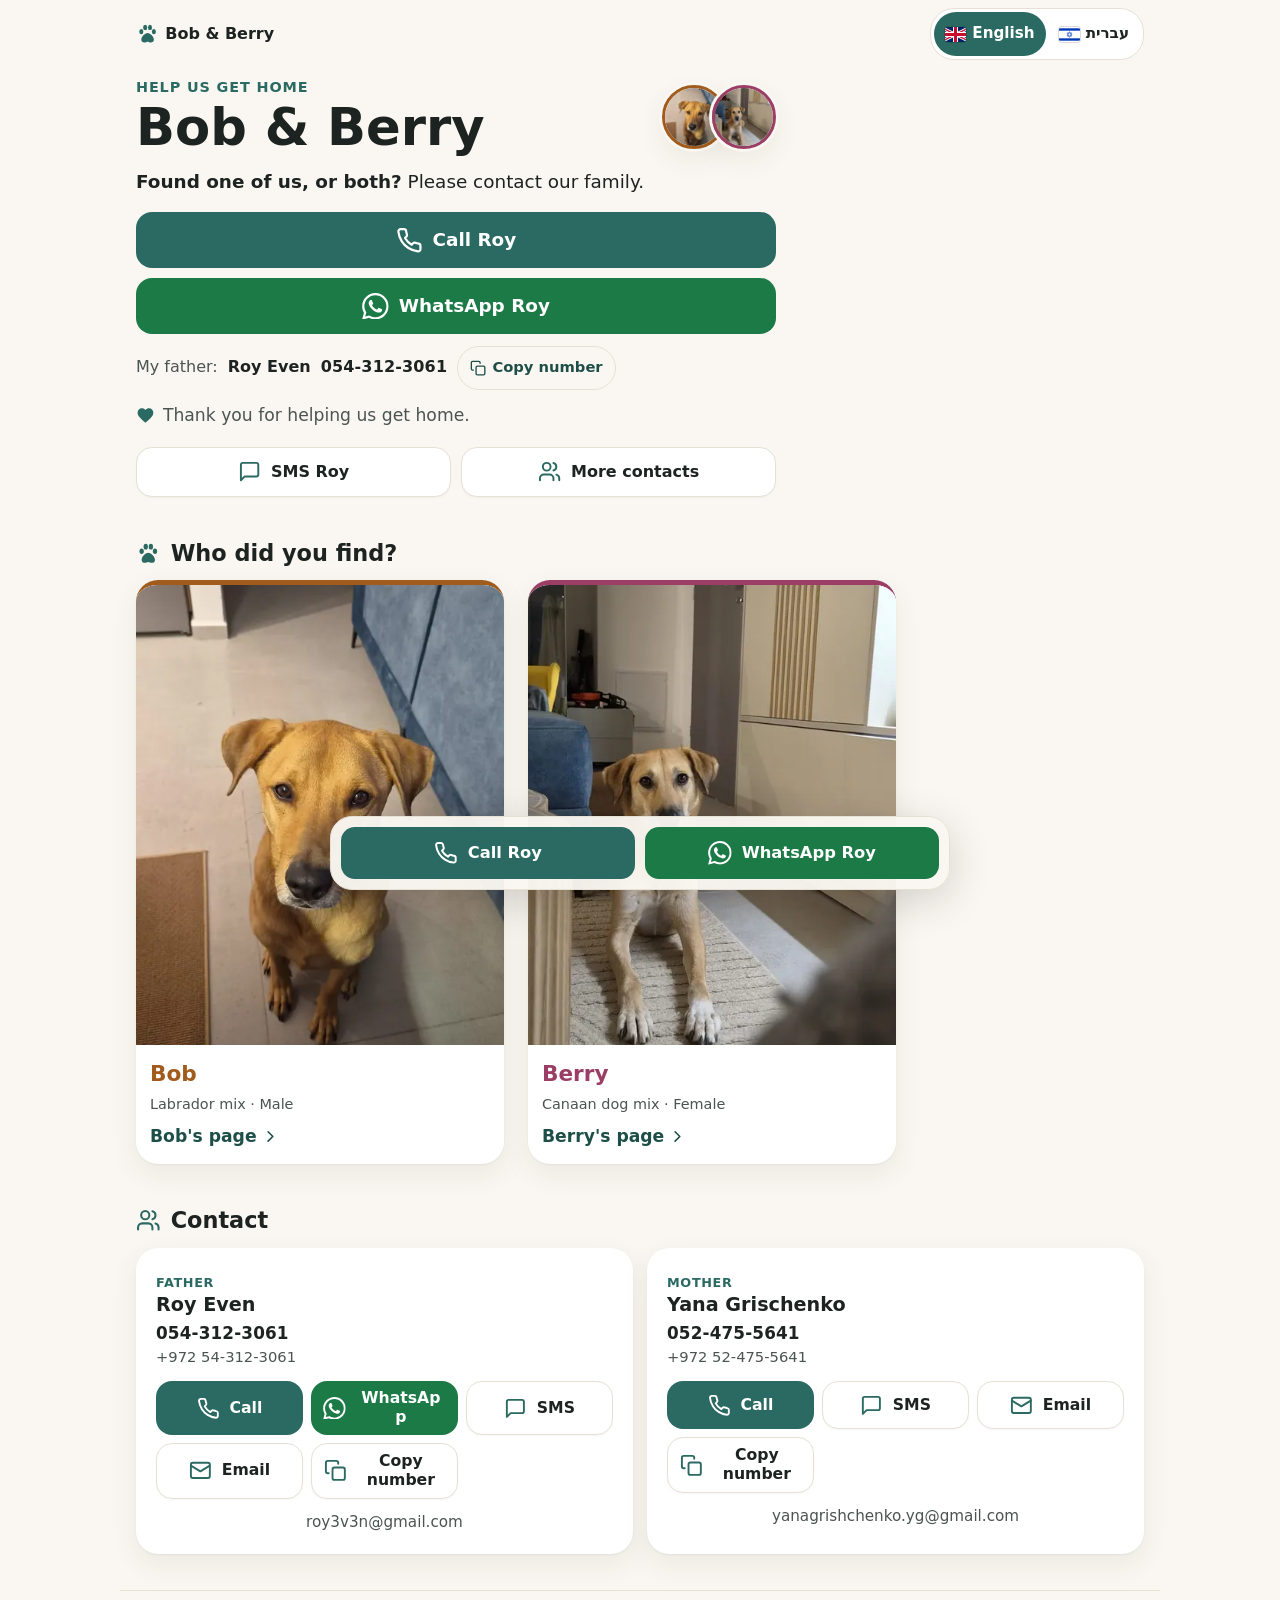
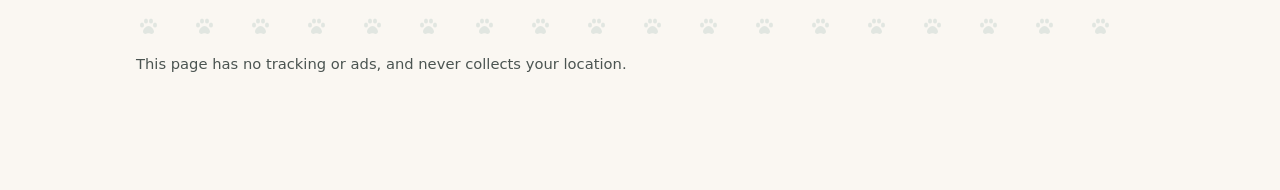
==== commit 6566c806: "Publish on Vercel as the primary address; add Berry's markings - Vercel (bob-and-berry.vercel.app) i" ====
--- a/public/index.html
+++ b/public/index.html
@@ -9,12 +9,12 @@
 <meta name="format-detection" content="telephone=no, date=no, email=no, address=no">
 <meta name="theme-color" content="#faf7f2">
 <meta name="referrer" content="strict-origin-when-cross-origin">
-<link rel="canonical" href="https://rockshepherd1409.github.io/bob-and-berry/">
-<meta property="og:url" content="https://rockshepherd1409.github.io/bob-and-berry/">
+<link rel="canonical" href="https://bob-and-berry.vercel.app/">
+<meta property="og:url" content="https://bob-and-berry.vercel.app/">
 <meta property="og:type" content="website">
 <meta property="og:title" content="Bob &amp; Berry · בוב וברי">
 <meta property="og:description" content="Found one of us, or both? · מצאתם אחד מאיתנו, או את שנינו?">
-<meta property="og:image" content="https://rockshepherd1409.github.io/bob-and-berry/photos/bob/sitting-c17e12-960.jpg">
+<meta property="og:image" content="https://bob-and-berry.vercel.app/photos/bob/sitting-c17e12-960.jpg">
 <link rel="icon" href="favicon.svg" type="image/svg+xml">
 <link rel="stylesheet" href="assets/styles.css?v=06b82009d4">
 <script>(function(d){var h=d.documentElement,l;h.classList.add('js');try{var p=new URLSearchParams(location.search).get('lang');if(p==='he'||p==='en')l=p}catch(e){}if(!l){try{var s=localStorage.getItem('bb-lang');if(s==='he'||s==='en')l=s}catch(e){}}if(!l){var n=(navigator.languages&&navigator.languages[0])||navigator.language||'';l=/^(he|iw)\b/i.test(n)?'he':'en'}h.lang=l;h.dir=l==='he'?'rtl':'ltr'})(document);</script>
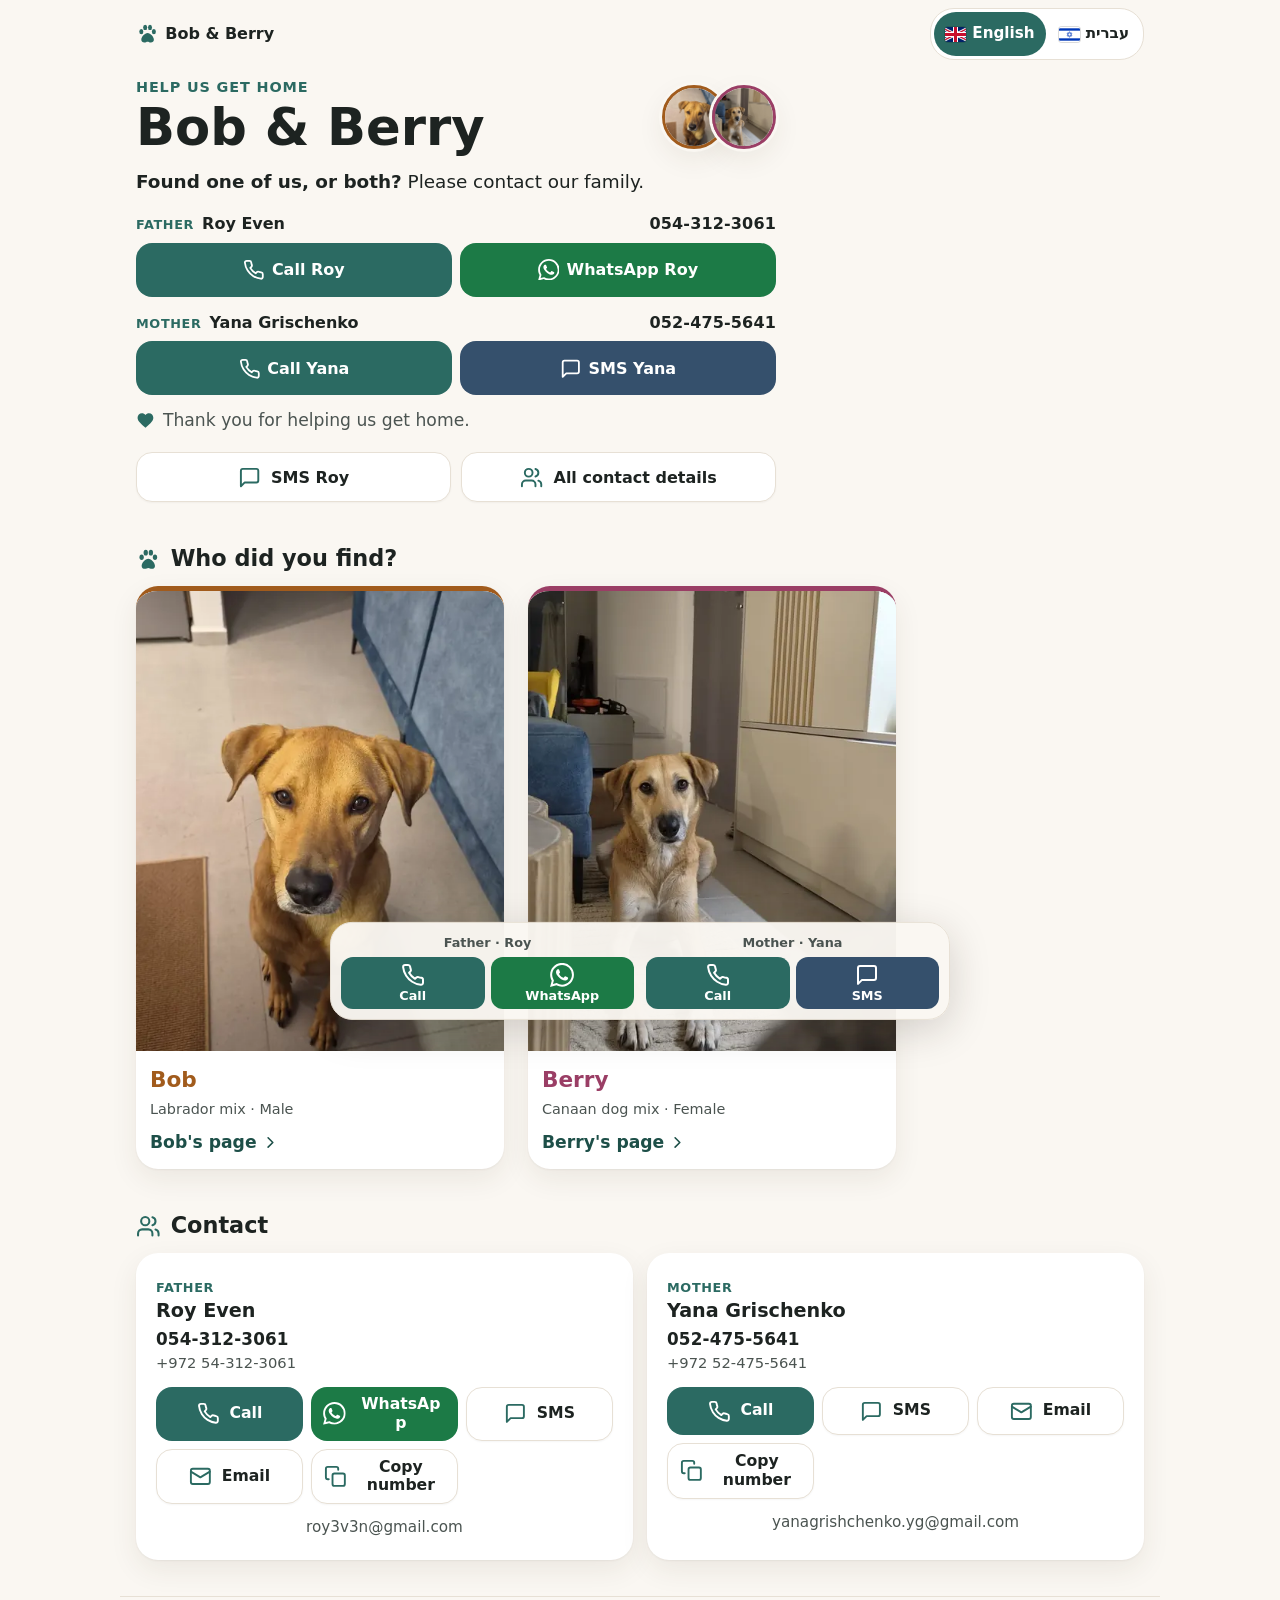
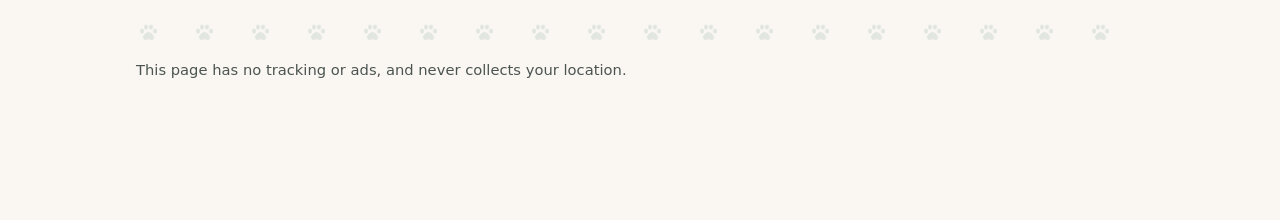
==== commit 0a01d812: "Show both Father and Mother contacts everywhere - First screen: a block per parent (role, name, numb" ====
--- a/public/index.html
+++ b/public/index.html
@@ -16,21 +16,21 @@
 <meta property="og:description" content="Found one of us, or both? · מצאתם אחד מאיתנו, או את שנינו?">
 <meta property="og:image" content="https://bob-and-berry.vercel.app/photos/bob/sitting-c17e12-960.jpg">
 <link rel="icon" href="favicon.svg" type="image/svg+xml">
-<link rel="stylesheet" href="assets/styles.css?v=06b82009d4">
+<link rel="stylesheet" href="assets/styles.css?v=346ac23c9f">
 <script>(function(d){var h=d.documentElement,l;h.classList.add('js');try{var p=new URLSearchParams(location.search).get('lang');if(p==='he'||p==='en')l=p}catch(e){}if(!l){try{var s=localStorage.getItem('bb-lang');if(s==='he'||s==='en')l=s}catch(e){}}if(!l){var n=(navigator.languages&&navigator.languages[0])||navigator.language||'';l=/^(he|iw)\b/i.test(n)?'he':'en'}h.lang=l;h.dir=l==='he'?'rtl':'ltr'})(document);</script>
 </head>
 <body>
 <svg xmlns="http://www.w3.org/2000/svg" style="display:none" aria-hidden="true"><symbol id="i-phone" viewBox="0 0 24 24" fill="none" stroke="currentColor" stroke-width="2" stroke-linecap="round" stroke-linejoin="round"><path d="M22 16.92v3a2 2 0 0 1-2.18 2 19.79 19.79 0 0 1-8.63-3.07 19.5 19.5 0 0 1-6-6 19.79 19.79 0 0 1-3.07-8.67A2 2 0 0 1 4.11 2h3a2 2 0 0 1 2 1.72 12.84 12.84 0 0 0 .7 2.81 2 2 0 0 1-.45 2.11L8.09 9.91a16 16 0 0 0 6 6l1.27-1.27a2 2 0 0 1 2.11-.45 12.84 12.84 0 0 0 2.81.7A2 2 0 0 1 22 16.92z"/></symbol><symbol id="i-sms" viewBox="0 0 24 24" fill="none" stroke="currentColor" stroke-width="2" stroke-linecap="round" stroke-linejoin="round"><path d="M21 15a2 2 0 0 1-2 2H7l-4 4V5a2 2 0 0 1 2-2h14a2 2 0 0 1 2 2z"/></symbol><symbol id="i-mail" viewBox="0 0 24 24" fill="none" stroke="currentColor" stroke-width="2" stroke-linecap="round" stroke-linejoin="round"><rect x="2" y="4" width="20" height="16" rx="2"/><path d="m22 7-10 6L2 7"/></symbol><symbol id="i-copy" viewBox="0 0 24 24" fill="none" stroke="currentColor" stroke-width="2" stroke-linecap="round" stroke-linejoin="round"><rect x="9" y="9" width="13" height="13" rx="2"/><path d="M5 15H4a2 2 0 0 1-2-2V4a2 2 0 0 1 2-2h9a2 2 0 0 1 2 2v1"/></symbol><symbol id="i-users" viewBox="0 0 24 24" fill="none" stroke="currentColor" stroke-width="2" stroke-linecap="round" stroke-linejoin="round"><path d="M16 21v-2a4 4 0 0 0-4-4H6a4 4 0 0 0-4 4v2"/><circle cx="9" cy="7" r="4"/><path d="M22 21v-2a4 4 0 0 0-3-3.87"/><path d="M16 3.13a4 4 0 0 1 0 7.75"/></symbol><symbol id="i-x" viewBox="0 0 24 24" fill="none" stroke="currentColor" stroke-width="2" stroke-linecap="round" stroke-linejoin="round"><path d="M18 6 6 18M6 6l12 12"/></symbol><symbol id="i-left" viewBox="0 0 24 24" fill="none" stroke="currentColor" stroke-width="2" stroke-linecap="round" stroke-linejoin="round"><path d="m15 18-6-6 6-6"/></symbol><symbol id="i-right" viewBox="0 0 24 24" fill="none" stroke="currentColor" stroke-width="2" stroke-linecap="round" stroke-linejoin="round"><path d="m9 18 6-6-6-6"/></symbol><symbol id="i-info" viewBox="0 0 24 24" fill="none" stroke="currentColor" stroke-width="2" stroke-linecap="round" stroke-linejoin="round"><circle cx="12" cy="12" r="10"/><path d="M12 16v-4M12 8h.01"/></symbol><symbol id="i-home" viewBox="0 0 24 24" fill="none" stroke="currentColor" stroke-width="2" stroke-linecap="round" stroke-linejoin="round"><path d="m3 10 9-7 9 7v10a2 2 0 0 1-2 2H5a2 2 0 0 1-2-2z"/><path d="M9 22V12h6v10"/></symbol><symbol id="i-whatsapp" viewBox="0 0 24 24" fill="currentColor"><path d="M17.47 14.38c-.3-.15-1.76-.87-2.03-.97-.27-.1-.47-.15-.67.15-.2.3-.77.97-.94 1.16-.17.2-.35.22-.64.07-.3-.15-1.26-.46-2.39-1.47-.88-.79-1.48-1.76-1.65-2.06-.17-.3-.02-.46.13-.6.13-.14.3-.35.45-.52.15-.17.2-.3.3-.5.1-.2.05-.37-.03-.52-.07-.15-.67-1.61-.92-2.2-.24-.58-.49-.5-.67-.51h-.57c-.2 0-.52.07-.79.37-.27.3-1.04 1.02-1.04 2.48s1.07 2.88 1.21 3.07c.15.2 2.1 3.2 5.08 4.49.71.31 1.26.49 1.7.63.71.23 1.36.2 1.87.12.57-.09 1.76-.72 2-1.41.25-.7.25-1.29.18-1.41-.08-.13-.28-.2-.57-.35zM12.05 21.79h-.01a9.87 9.87 0 0 1-5.03-1.38l-.36-.21-3.74.98 1-3.65-.24-.37a9.86 9.86 0 0 1-1.51-5.26c0-5.45 4.44-9.88 9.89-9.88 2.64 0 5.12 1.03 6.99 2.9a9.83 9.83 0 0 1 2.89 7c0 5.45-4.44 9.88-9.88 9.88zm8.41-18.3A11.82 11.82 0 0 0 12.05 0C5.5 0 .16 5.34.16 11.89c0 2.1.55 4.14 1.59 5.95L.06 24l6.31-1.65a11.88 11.88 0 0 0 5.68 1.45h.01c6.55 0 11.89-5.34 11.89-11.89 0-3.18-1.24-6.16-3.49-8.41z"/></symbol><symbol id="i-paw" viewBox="0 0 24 24" fill="currentColor"><ellipse cx="5.5" cy="10" rx="2.1" ry="2.7"/><ellipse cx="9.5" cy="5.6" rx="2.1" ry="2.8"/><ellipse cx="14.5" cy="5.6" rx="2.1" ry="2.8"/><ellipse cx="18.5" cy="10" rx="2.1" ry="2.7"/><path d="M12 11.5c-3 0-6.5 4.1-6.5 6.9 0 1.9 1.4 2.9 3.1 2.9 1.4 0 2.2-.8 3.4-.8s2 .8 3.4.8c1.7 0 3.1-1 3.1-2.9 0-2.8-3.5-6.9-6.5-6.9z"/></symbol><symbol id="i-heart" viewBox="0 0 24 24" fill="currentColor"><path d="M12 21.35 10.55 20C5.4 15.36 2 12.28 2 8.5 2 5.42 4.42 3 7.5 3c1.74 0 3.41.81 4.5 2.09C13.09 3.81 14.76 3 16.5 3 19.58 3 22 5.42 22 8.5c0 3.78-3.4 6.86-8.55 11.54z"/></symbol><symbol id="f-en" viewBox="0 0 60 30" preserveAspectRatio="xMidYMid slice"><rect width="60" height="30" fill="#012169"/><path d="M0 0 60 30M60 0 0 30" stroke="#fff" stroke-width="6"/><path d="M0 0 60 30M60 0 0 30" stroke="#C8102E" stroke-width="2.4"/><path d="M30 0v30M0 15h60" stroke="#fff" stroke-width="10"/><path d="M30 0v30M0 15h60" stroke="#C8102E" stroke-width="6"/></symbol><symbol id="f-he" viewBox="0 0 220 160" preserveAspectRatio="xMidYMid slice"><rect width="220" height="160" fill="#fff"/><rect y="15" width="220" height="25" fill="#0038b8"/><rect y="120" width="220" height="25" fill="#0038b8"/><path d="M110 50 136 95H84ZM110 110 84 65h52Z" fill="none" stroke="#0038b8" stroke-width="5.5"/></symbol></svg>
-<header class="topbar wrap"><a class="brand" href="./" aria-label="Bob &amp; Berry home" data-ia="aria-label=s26"><svg class="icon " aria-hidden="true" focusable="false"><use href="#i-paw"/></svg><span class="brand-text" data-i="s1">Bob &amp; Berry</span></a><nav class="lang" aria-label="Language" data-ia="aria-label=s27"><a href="?lang=en" data-lang="en" lang="en" hreflang="en" aria-current="true"><svg class="flag" aria-hidden="true" focusable="false"><use href="#f-en"/></svg>English</a><a href="?lang=he" data-lang="he" lang="he" hreflang="he"><svg class="flag" aria-hidden="true" focusable="false"><use href="#f-he"/></svg>עברית</a></nav></header>
+<header class="topbar wrap"><a class="brand" href="./" aria-label="Bob &amp; Berry home" data-ia="aria-label=s31"><svg class="icon " aria-hidden="true" focusable="false"><use href="#i-paw"/></svg><span class="brand-text" data-i="s1">Bob &amp; Berry</span></a><nav class="lang" aria-label="Language" data-ia="aria-label=s32"><a href="?lang=en" data-lang="en" lang="en" hreflang="en" aria-current="true"><svg class="flag" aria-hidden="true" focusable="false"><use href="#f-en"/></svg>English</a><a href="?lang=he" data-lang="he" lang="he" hreflang="he"><svg class="flag" aria-hidden="true" focusable="false"><use href="#f-he"/></svg>עברית</a></nav></header>
 <main id="main" class="wrap">
-<section class="home-hero" aria-labelledby="home-title"><div class="home-title-row"><div><p class="eyebrow" data-i="s0">Help us get home</p><h1 id="home-title"><span data-i="s1">Bob &amp; Berry</span></h1></div><div class="avatars" aria-hidden="true"><img src="photos/bob/sitting-c17e12-480.jpg" alt="" width="64" height="64" style="object-position:50% 52%;--accent:#A15B1C"><img src="photos/berry/rug-3b5ab8-480.jpg" alt="" width="64" height="64" style="object-position:40% 42%;--accent:#9A3E65"></div></div><p class="found"><strong><span data-i="s2">Found one of us, or both?</span></strong> <span data-i="s3">Please contact our family.</span></p><div class="actions" id="contact-actions"><a class="btn btn-call" href="tel:+972543123061" data-ia="href=s5"><svg class="icon " aria-hidden="true" focusable="false"><use href="#i-phone"/></svg><span data-i="s6">Call Roy</span></a><a class="btn btn-wa" href="https://wa.me/972543123061?text=Hi%20Roy%2C%20I%20found%20Bob%20and%20Berry.%20I%27m%20at%20%5Btype%20your%20location%5D.%20Please%20contact%20me." data-ia="href=s7" target="_blank" rel="noopener"><svg class="icon " aria-hidden="true" focusable="false"><use href="#i-whatsapp"/></svg><span data-i="s8">WhatsApp Roy</span></a></div><p class="owner-line"><span><span data-i="s9">My father</span>:</span> <strong><span data-i="s10">Roy Even</span></strong> <span class="num ltr" dir="ltr" id="owner-num">054-312-3061</span><button type="button" class="copy-btn" data-copy="+972 54-312-3061" data-copy-target="owner-num" hidden><svg class="icon " aria-hidden="true" focusable="false"><use href="#i-copy"/></svg><span data-i="s4">Copy number</span></button></p><p class="thanks"><svg class="icon " aria-hidden="true" focusable="false"><use href="#i-heart"/></svg><span data-i="s11">Thank you for helping us get home.</span></p><div class="more-actions"><a class="btn btn-soft" href="sms:+972543123061?&amp;body=Hi%20Roy%2C%20I%20found%20Bob%20and%20Berry.%20I%27m%20at%20%5Btype%20your%20location%5D.%20Please%20contact%20me." data-ia="href=s12"><svg class="icon " aria-hidden="true" focusable="false"><use href="#i-sms"/></svg><span data-i="s13">SMS Roy</span></a><a class="btn btn-soft" href="#contacts"><svg class="icon " aria-hidden="true" focusable="false"><use href="#i-users"/></svg><span data-i="s14">More contacts</span></a></div></section>
-<section class="section" aria-labelledby="who-title"><h2 id="who-title"><svg class="icon " aria-hidden="true" focusable="false"><use href="#i-paw"/></svg><span data-i="s15">Who did you find?</span></h2><ul class="dog-cards"><li><a class="dog-card" href="bob/" style="--accent:#A15B1C"><span class="ph"><picture><source type="image/webp" srcset="photos/bob/sitting-c17e12-480.webp 480w, photos/bob/sitting-c17e12-960.webp 960w, photos/bob/sitting-c17e12-1080.webp 1080w" sizes="(min-width: 820px) 360px, 46vw"><img src="photos/bob/sitting-c17e12-960.jpg" srcset="photos/bob/sitting-c17e12-480.jpg 480w, photos/bob/sitting-c17e12-960.jpg 960w, photos/bob/sitting-c17e12-1080.jpg 1080w" sizes="(min-width: 820px) 360px, 46vw" width="1080" height="1920" alt="Bob sitting on a tiled floor, looking up at the camera" data-ia="alt=s16" loading="lazy" decoding="async" style="object-position:50% 52%" data-ph></picture><span class="ph-fallback"><svg class="icon " aria-hidden="true" focusable="false"><use href="#i-paw"/></svg><span data-i="s17">Photo unavailable</span></span></span><span class="dog-card-body"><span class="dog-card-name" data-i="s18">Bob</span><span class="dog-card-meta" data-i="s19">Labrador mix · Male</span><span class="dog-card-link"><span data-i="s20">Bob&#x27;s page</span><svg class="icon flip" aria-hidden="true" focusable="false"><use href="#i-right"/></svg></span></span></a></li><li><a class="dog-card" href="berry/" style="--accent:#9A3E65"><span class="ph"><picture><source type="image/webp" srcset="photos/berry/rug-3b5ab8-480.webp 480w, photos/berry/rug-3b5ab8-960.webp 960w, photos/berry/rug-3b5ab8-1440.webp 1440w" sizes="(min-width: 820px) 360px, 46vw"><img src="photos/berry/rug-3b5ab8-960.jpg" srcset="photos/berry/rug-3b5ab8-480.jpg 480w, photos/berry/rug-3b5ab8-960.jpg 960w, photos/berry/rug-3b5ab8-1440.jpg 1440w" sizes="(min-width: 820px) 360px, 46vw" width="1440" height="1920" alt="Berry lying on a rug with her front legs stretched out, looking at the camera" data-ia="alt=s21" loading="lazy" decoding="async" style="object-position:40% 42%" data-ph></picture><span class="ph-fallback"><svg class="icon " aria-hidden="true" focusable="false"><use href="#i-paw"/></svg><span data-i="s17">Photo unavailable</span></span></span><span class="dog-card-body"><span class="dog-card-name" data-i="s22">Berry</span><span class="dog-card-meta" data-i="s23">Canaan dog mix · Female</span><span class="dog-card-link"><span data-i="s24">Berry&#x27;s page</span><svg class="icon flip" aria-hidden="true" focusable="false"><use href="#i-right"/></svg></span></span></a></li></ul></section>
-<section class="section" id="contacts" aria-labelledby="contacts-title"><h2 id="contacts-title"><svg class="icon " aria-hidden="true" focusable="false"><use href="#i-users"/></svg><span data-i="s43">Contact</span></h2><div class="people"><article class="card person"><p class="role" data-i="s34">Father</p><h3 data-i="s10">Roy Even</h3><p class="num-line"><span class="num ltr" dir="ltr" id="num-role_owner">054-312-3061</span><span class="fine ltr" dir="ltr">+972 54-312-3061</span></p><div class="contact-grid"><a class="btn btn-call" href="tel:+972543123061" aria-label="Call Roy" data-ia="href=s5|aria-label=s6"><svg class="icon " aria-hidden="true" focusable="false"><use href="#i-phone"/></svg><span data-i="s28">Call</span></a><a class="btn btn-wa" href="https://wa.me/972543123061?text=Hi%20Roy%2C%20I%20found%20Bob%20and%20Berry.%20I%27m%20at%20%5Btype%20your%20location%5D.%20Please%20contact%20me." aria-label="WhatsApp Roy" data-ia="href=s7|aria-label=s8" target="_blank" rel="noopener"><svg class="icon " aria-hidden="true" focusable="false"><use href="#i-whatsapp"/></svg><span data-i="s29">WhatsApp</span></a><a class="btn btn-soft" href="sms:+972543123061?&amp;body=Hi%20Roy%2C%20I%20found%20Bob%20and%20Berry.%20I%27m%20at%20%5Btype%20your%20location%5D.%20Please%20contact%20me." aria-label="SMS Roy" data-ia="href=s12|aria-label=s13"><svg class="icon " aria-hidden="true" focusable="false"><use href="#i-sms"/></svg><span data-i="s30">SMS</span></a><a class="btn btn-soft" href="mailto:roy3v3n@gmail.com?subject=I%20found%20Bob%20and%20Berry&amp;body=Hi%20Roy%2C%20I%20found%20Bob%20and%20Berry.%20I%27m%20at%20%5Btype%20your%20location%5D.%20Please%20contact%20me." aria-label="Email Roy" data-ia="href=s31|aria-label=s32"><svg class="icon " aria-hidden="true" focusable="false"><use href="#i-mail"/></svg><span data-i="s33">Email</span></a><button type="button" class="btn btn-soft" data-copy="+972 54-312-3061" data-copy-target="num-role_owner" hidden><svg class="icon " aria-hidden="true" focusable="false"><use href="#i-copy"/></svg><span data-i="s4">Copy number</span></button></div><p class="email-line fine"><span class="ltr" dir="ltr">roy3v3n@gmail.com</span></p></article><article class="card person"><p class="role" data-i="s41">Mother</p><h3 data-i="s42">Yana Grischenko</h3><p class="num-line"><span class="num ltr" dir="ltr" id="num-role_backup">052-475-5641</span><span class="fine ltr" dir="ltr">+972 52-475-5641</span></p><div class="contact-grid"><a class="btn btn-call" href="tel:+972524755641" aria-label="Call Yana" data-ia="href=s35|aria-label=s36"><svg class="icon " aria-hidden="true" focusable="false"><use href="#i-phone"/></svg><span data-i="s28">Call</span></a><a class="btn btn-soft" href="sms:+972524755641?&amp;body=Hi%20Yana%2C%20I%20found%20Bob%20and%20Berry.%20I%27m%20at%20%5Btype%20your%20location%5D.%20Please%20contact%20me." aria-label="SMS Yana" data-ia="href=s37|aria-label=s38"><svg class="icon " aria-hidden="true" focusable="false"><use href="#i-sms"/></svg><span data-i="s30">SMS</span></a><a class="btn btn-soft" href="mailto:yanagrishchenko.yg@gmail.com?subject=I%20found%20Bob%20and%20Berry&amp;body=Hi%20Yana%2C%20I%20found%20Bob%20and%20Berry.%20I%27m%20at%20%5Btype%20your%20location%5D.%20Please%20contact%20me." aria-label="Email Yana" data-ia="href=s39|aria-label=s40"><svg class="icon " aria-hidden="true" focusable="false"><use href="#i-mail"/></svg><span data-i="s33">Email</span></a><button type="button" class="btn btn-soft" data-copy="+972 52-475-5641" data-copy-target="num-role_backup" hidden><svg class="icon " aria-hidden="true" focusable="false"><use href="#i-copy"/></svg><span data-i="s4">Copy number</span></button></div><p class="email-line fine"><span class="ltr" dir="ltr">yanagrishchenko.yg@gmail.com</span></p></article></div></section>
+<section class="home-hero" aria-labelledby="home-title"><div class="home-title-row"><div><p class="eyebrow" data-i="s0">Help us get home</p><h1 id="home-title"><span data-i="s1">Bob &amp; Berry</span></h1></div><div class="avatars" aria-hidden="true"><img src="photos/bob/sitting-c17e12-480.jpg" alt="" width="64" height="64" style="object-position:50% 52%;--accent:#A15B1C"><img src="photos/berry/rug-3b5ab8-480.jpg" alt="" width="64" height="64" style="object-position:40% 42%;--accent:#9A3E65"></div></div><p class="found"><strong><span data-i="s2">Found one of us, or both?</span></strong> <span data-i="s3">Please contact our family.</span></p><div class="actions" id="contact-actions"><div class="cp"><p class="cp-label"><span class="cp-role" data-i="s6">Father</span><strong><span data-i="s7">Roy Even</span></strong><span class="num ltr" dir="ltr">054-312-3061</span></p><div class="cp-btns"><a class="btn btn-call" href="tel:+972543123061" data-ia="href=s8"><svg class="icon " aria-hidden="true" focusable="false"><use href="#i-phone"/></svg><span data-i="s9">Call Roy</span></a><a class="btn btn-wa" href="https://wa.me/972543123061?text=Hi%20Roy%2C%20I%20found%20Bob%20and%20Berry.%20I%27m%20at%20%5Btype%20your%20location%5D.%20Please%20contact%20me." data-ia="href=s4" target="_blank" rel="noopener"><svg class="icon " aria-hidden="true" focusable="false"><use href="#i-whatsapp"/></svg><span data-i="s5">WhatsApp Roy</span></a></div></div><div class="cp"><p class="cp-label"><span class="cp-role" data-i="s12">Mother</span><strong><span data-i="s13">Yana Grischenko</span></strong><span class="num ltr" dir="ltr">052-475-5641</span></p><div class="cp-btns"><a class="btn btn-call" href="tel:+972524755641" data-ia="href=s14"><svg class="icon " aria-hidden="true" focusable="false"><use href="#i-phone"/></svg><span data-i="s15">Call Yana</span></a><a class="btn btn-sms" href="sms:+972524755641?&amp;body=Hi%20Yana%2C%20I%20found%20Bob%20and%20Berry.%20I%27m%20at%20%5Btype%20your%20location%5D.%20Please%20contact%20me." data-ia="href=s10"><svg class="icon " aria-hidden="true" focusable="false"><use href="#i-sms"/></svg><span data-i="s11">SMS Yana</span></a></div></div></div><p class="thanks"><svg class="icon " aria-hidden="true" focusable="false"><use href="#i-heart"/></svg><span data-i="s16">Thank you for helping us get home.</span></p><div class="more-actions"><a class="btn btn-soft" href="sms:+972543123061?&amp;body=Hi%20Roy%2C%20I%20found%20Bob%20and%20Berry.%20I%27m%20at%20%5Btype%20your%20location%5D.%20Please%20contact%20me." data-ia="href=s17"><svg class="icon " aria-hidden="true" focusable="false"><use href="#i-sms"/></svg><span data-i="s18">SMS Roy</span></a><a class="btn btn-soft" href="#contacts"><svg class="icon " aria-hidden="true" focusable="false"><use href="#i-users"/></svg><span data-i="s19">All contact details</span></a></div></section>
+<section class="section" aria-labelledby="who-title"><h2 id="who-title"><svg class="icon " aria-hidden="true" focusable="false"><use href="#i-paw"/></svg><span data-i="s20">Who did you find?</span></h2><ul class="dog-cards"><li><a class="dog-card" href="bob/" style="--accent:#A15B1C"><span class="ph"><picture><source type="image/webp" srcset="photos/bob/sitting-c17e12-480.webp 480w, photos/bob/sitting-c17e12-960.webp 960w, photos/bob/sitting-c17e12-1080.webp 1080w" sizes="(min-width: 820px) 360px, 46vw"><img src="photos/bob/sitting-c17e12-960.jpg" srcset="photos/bob/sitting-c17e12-480.jpg 480w, photos/bob/sitting-c17e12-960.jpg 960w, photos/bob/sitting-c17e12-1080.jpg 1080w" sizes="(min-width: 820px) 360px, 46vw" width="1080" height="1920" alt="Bob sitting on a tiled floor, looking up at the camera" data-ia="alt=s21" loading="lazy" decoding="async" style="object-position:50% 52%" data-ph></picture><span class="ph-fallback"><svg class="icon " aria-hidden="true" focusable="false"><use href="#i-paw"/></svg><span data-i="s22">Photo unavailable</span></span></span><span class="dog-card-body"><span class="dog-card-name" data-i="s23">Bob</span><span class="dog-card-meta" data-i="s24">Labrador mix · Male</span><span class="dog-card-link"><span data-i="s25">Bob&#x27;s page</span><svg class="icon flip" aria-hidden="true" focusable="false"><use href="#i-right"/></svg></span></span></a></li><li><a class="dog-card" href="berry/" style="--accent:#9A3E65"><span class="ph"><picture><source type="image/webp" srcset="photos/berry/rug-3b5ab8-480.webp 480w, photos/berry/rug-3b5ab8-960.webp 960w, photos/berry/rug-3b5ab8-1440.webp 1440w" sizes="(min-width: 820px) 360px, 46vw"><img src="photos/berry/rug-3b5ab8-960.jpg" srcset="photos/berry/rug-3b5ab8-480.jpg 480w, photos/berry/rug-3b5ab8-960.jpg 960w, photos/berry/rug-3b5ab8-1440.jpg 1440w" sizes="(min-width: 820px) 360px, 46vw" width="1440" height="1920" alt="Berry lying on a rug with her front legs stretched out, looking at the camera" data-ia="alt=s26" loading="lazy" decoding="async" style="object-position:40% 42%" data-ph></picture><span class="ph-fallback"><svg class="icon " aria-hidden="true" focusable="false"><use href="#i-paw"/></svg><span data-i="s22">Photo unavailable</span></span></span><span class="dog-card-body"><span class="dog-card-name" data-i="s27">Berry</span><span class="dog-card-meta" data-i="s28">Canaan dog mix · Female</span><span class="dog-card-link"><span data-i="s29">Berry&#x27;s page</span><svg class="icon flip" aria-hidden="true" focusable="false"><use href="#i-right"/></svg></span></span></a></li></ul></section>
+<section class="section" id="contacts" aria-labelledby="contacts-title"><h2 id="contacts-title"><svg class="icon " aria-hidden="true" focusable="false"><use href="#i-users"/></svg><span data-i="s43">Contact</span></h2><div class="people"><article class="card person"><p class="role" data-i="s6">Father</p><h3 data-i="s7">Roy Even</h3><p class="num-line"><span class="num ltr" dir="ltr" id="num-role_owner">054-312-3061</span><span class="fine ltr" dir="ltr">+972 54-312-3061</span></p><div class="contact-grid"><a class="btn btn-call" href="tel:+972543123061" aria-label="Call Roy" data-ia="href=s8|aria-label=s9"><svg class="icon " aria-hidden="true" focusable="false"><use href="#i-phone"/></svg><span data-i="s33">Call</span></a><a class="btn btn-wa" href="https://wa.me/972543123061?text=Hi%20Roy%2C%20I%20found%20Bob%20and%20Berry.%20I%27m%20at%20%5Btype%20your%20location%5D.%20Please%20contact%20me." aria-label="WhatsApp Roy" data-ia="href=s4|aria-label=s34" target="_blank" rel="noopener"><svg class="icon " aria-hidden="true" focusable="false"><use href="#i-whatsapp"/></svg><span data-i="s35">WhatsApp</span></a><a class="btn btn-soft" href="sms:+972543123061?&amp;body=Hi%20Roy%2C%20I%20found%20Bob%20and%20Berry.%20I%27m%20at%20%5Btype%20your%20location%5D.%20Please%20contact%20me." aria-label="SMS Roy" data-ia="href=s17|aria-label=s18"><svg class="icon " aria-hidden="true" focusable="false"><use href="#i-sms"/></svg><span data-i="s36">SMS</span></a><a class="btn btn-soft" href="mailto:roy3v3n@gmail.com?subject=I%20found%20Bob%20and%20Berry&amp;body=Hi%20Roy%2C%20I%20found%20Bob%20and%20Berry.%20I%27m%20at%20%5Btype%20your%20location%5D.%20Please%20contact%20me." aria-label="Email Roy" data-ia="href=s37|aria-label=s38"><svg class="icon " aria-hidden="true" focusable="false"><use href="#i-mail"/></svg><span data-i="s39">Email</span></a><button type="button" class="btn btn-soft" data-copy="+972 54-312-3061" data-copy-target="num-role_owner" hidden><svg class="icon " aria-hidden="true" focusable="false"><use href="#i-copy"/></svg><span data-i="s40">Copy number</span></button></div><p class="email-line fine"><span class="ltr" dir="ltr">roy3v3n@gmail.com</span></p></article><article class="card person"><p class="role" data-i="s12">Mother</p><h3 data-i="s13">Yana Grischenko</h3><p class="num-line"><span class="num ltr" dir="ltr" id="num-role_backup">052-475-5641</span><span class="fine ltr" dir="ltr">+972 52-475-5641</span></p><div class="contact-grid"><a class="btn btn-call" href="tel:+972524755641" aria-label="Call Yana" data-ia="href=s14|aria-label=s15"><svg class="icon " aria-hidden="true" focusable="false"><use href="#i-phone"/></svg><span data-i="s33">Call</span></a><a class="btn btn-soft" href="sms:+972524755641?&amp;body=Hi%20Yana%2C%20I%20found%20Bob%20and%20Berry.%20I%27m%20at%20%5Btype%20your%20location%5D.%20Please%20contact%20me." aria-label="SMS Yana" data-ia="href=s10|aria-label=s11"><svg class="icon " aria-hidden="true" focusable="false"><use href="#i-sms"/></svg><span data-i="s36">SMS</span></a><a class="btn btn-soft" href="mailto:yanagrishchenko.yg@gmail.com?subject=I%20found%20Bob%20and%20Berry&amp;body=Hi%20Yana%2C%20I%20found%20Bob%20and%20Berry.%20I%27m%20at%20%5Btype%20your%20location%5D.%20Please%20contact%20me." aria-label="Email Yana" data-ia="href=s41|aria-label=s42"><svg class="icon " aria-hidden="true" focusable="false"><use href="#i-mail"/></svg><span data-i="s39">Email</span></a><button type="button" class="btn btn-soft" data-copy="+972 52-475-5641" data-copy-target="num-role_backup" hidden><svg class="icon " aria-hidden="true" focusable="false"><use href="#i-copy"/></svg><span data-i="s40">Copy number</span></button></div><p class="email-line fine"><span class="ltr" dir="ltr">yanagrishchenko.yg@gmail.com</span></p></article></div></section>
 </main>
-<footer class="site-footer wrap"><div class="paws" aria-hidden="true"></div><p class="fine" data-i="s25">This page has no tracking or ads, and never collects your location.</p></footer>
-<div class="sticky-bar" role="region" aria-label="Quick contact" data-ia="aria-label=s44"><div class="sticky-inner"><a class="btn btn-call" href="tel:+972543123061" data-ia="href=s5"><svg class="icon " aria-hidden="true" focusable="false"><use href="#i-phone"/></svg><span data-i="s6">Call Roy</span></a><a class="btn btn-wa" href="https://wa.me/972543123061?text=Hi%20Roy%2C%20I%20found%20Bob%20and%20Berry.%20I%27m%20at%20%5Btype%20your%20location%5D.%20Please%20contact%20me." data-ia="href=s7" target="_blank" rel="noopener"><svg class="icon " aria-hidden="true" focusable="false"><use href="#i-whatsapp"/></svg><span data-i="s45">WhatsApp Roy</span></a></div></div>
+<footer class="site-footer wrap"><div class="paws" aria-hidden="true"></div><p class="fine" data-i="s30">This page has no tracking or ads, and never collects your location.</p></footer>
+<div class="sticky-bar" role="region" aria-label="Quick contact" data-ia="aria-label=s46"><div class="sticky-inner"><div class="sb-person" role="group" aria-labelledby="sb-name-0"><p class="sb-name" id="sb-name-0" data-i="s44">Father · Roy</p><div class="sb-btns"><a class="sb-btn sb-call" href="tel:+972543123061" aria-label="Call Roy" data-ia="href=s8|aria-label=s9"><svg class="icon " aria-hidden="true" focusable="false"><use href="#i-phone"/></svg><span data-i="s33">Call</span></a><a class="sb-btn sb-wa" href="https://wa.me/972543123061?text=Hi%20Roy%2C%20I%20found%20Bob%20and%20Berry.%20I%27m%20at%20%5Btype%20your%20location%5D.%20Please%20contact%20me." aria-label="WhatsApp Roy" data-ia="href=s4|aria-label=s34" target="_blank" rel="noopener"><svg class="icon " aria-hidden="true" focusable="false"><use href="#i-whatsapp"/></svg><span data-i="s35">WhatsApp</span></a></div></div><div class="sb-person" role="group" aria-labelledby="sb-name-1"><p class="sb-name" id="sb-name-1" data-i="s45">Mother · Yana</p><div class="sb-btns"><a class="sb-btn sb-call" href="tel:+972524755641" aria-label="Call Yana" data-ia="href=s14|aria-label=s15"><svg class="icon " aria-hidden="true" focusable="false"><use href="#i-phone"/></svg><span data-i="s33">Call</span></a><a class="sb-btn sb-sms" href="sms:+972524755641?&amp;body=Hi%20Yana%2C%20I%20found%20Bob%20and%20Berry.%20I%27m%20at%20%5Btype%20your%20location%5D.%20Please%20contact%20me." aria-label="SMS Yana" data-ia="href=s10|aria-label=s11"><svg class="icon " aria-hidden="true" focusable="false"><use href="#i-sms"/></svg><span data-i="s36">SMS</span></a></div></div></div></div>
 <div id="bb-toast" class="toast" role="status" aria-live="polite"></div>
-<script type="application/json" id="bb-i18n">{"s0":{"en":"Help us get home","he":"עזרו לנו לחזור הביתה"},"s1":{"en":"Bob & Berry","he":"בוב וברי"},"s2":{"en":"Found one of us, or both?","he":"מצאתם אחד מאיתנו, או את שנינו?"},"s3":{"en":"Please contact our family.","he":"בבקשה צרו קשר עם המשפחה שלנו."},"s4":{"en":"Copy number","he":"העתקת המספר"},"s5":{"en":"tel:+972543123061","he":"tel:+972543123061"},"s6":{"en":"Call Roy","he":"התקשרו לרועי"},"s7":{"en":"https://wa.me/972543123061?text=Hi%20Roy%2C%20I%20found%20Bob%20and%20Berry.%20I%27m%20at%20%5Btype%20your%20location%5D.%20Please%20contact%20me.","he":"https://wa.me/972543123061?text=%D7%94%D7%99%D7%99%20%D7%A8%D7%95%D7%A2%D7%99%2C%20%D7%9E%D7%A6%D7%90%D7%AA%D7%99%20%D7%90%D7%AA%20%D7%91%D7%95%D7%91%20%D7%95%D7%90%D7%AA%20%D7%91%D7%A8%D7%99.%20%D7%94%D7%9E%D7%99%D7%A7%D7%95%D7%9D%20%D7%A9%D7%9C%D7%99%3A%20%5B%D7%9B%D7%AA%D7%91%D7%95%20%D7%9B%D7%90%D7%9F%20%D7%90%D7%99%D7%A4%D7%94%20%D7%90%D7%AA%D7%9D%5D.%20%D7%91%D7%91%D7%A7%D7%A9%D7%94%20%D7%A6%D7%95%D7%A8%20%D7%90%D7%99%D7%AA%D7%99%20%D7%A7%D7%A9%D7%A8."},"s8":{"en":"WhatsApp Roy","he":"שלחו הודעה לרועי בוואטסאפ"},"s9":{"en":"My father","he":"אבא שלי"},"s10":{"en":"Roy Even","he":"רועי אבן"},"s11":{"en":"Thank you for helping us get home.","he":"תודה שאתם עוזרים לנו לחזור הביתה."},"s12":{"en":"sms:+972543123061?&body=Hi%20Roy%2C%20I%20found%20Bob%20and%20Berry.%20I%27m%20at%20%5Btype%20your%20location%5D.%20Please%20contact%20me.","he":"sms:+972543123061?&body=%D7%94%D7%99%D7%99%20%D7%A8%D7%95%D7%A2%D7%99%2C%20%D7%9E%D7%A6%D7%90%D7%AA%D7%99%20%D7%90%D7%AA%20%D7%91%D7%95%D7%91%20%D7%95%D7%90%D7%AA%20%D7%91%D7%A8%D7%99.%20%D7%94%D7%9E%D7%99%D7%A7%D7%95%D7%9D%20%D7%A9%D7%9C%D7%99%3A%20%5B%D7%9B%D7%AA%D7%91%D7%95%20%D7%9B%D7%90%D7%9F%20%D7%90%D7%99%D7%A4%D7%94%20%D7%90%D7%AA%D7%9D%5D.%20%D7%91%D7%91%D7%A7%D7%A9%D7%94%20%D7%A6%D7%95%D7%A8%20%D7%90%D7%99%D7%AA%D7%99%20%D7%A7%D7%A9%D7%A8."},"s13":{"en":"SMS Roy","he":"SMS לרועי"},"s14":{"en":"More contacts","he":"אנשי קשר נוספים"},"s15":{"en":"Who did you find?","he":"את מי מצאתם?"},"s16":{"en":"Bob sitting on a tiled floor, looking up at the camera","he":"בוב יושב על רצפת אריחים ומביט למעלה אל המצלמה"},"s17":{"en":"Photo unavailable","he":"התמונה לא זמינה"},"s18":{"en":"Bob","he":"בוב"},"s19":{"en":"Labrador mix · Male","he":"לברדור מעורב · זכר"},"s20":{"en":"Bob's page","he":"העמוד של בוב"},"s21":{"en":"Berry lying on a rug with her front legs stretched out, looking at the camera","he":"ברי שוכבת על שטיח עם הרגליים הקדמיות מתוחות ומביטה אל המצלמה"},"s22":{"en":"Berry","he":"ברי"},"s23":{"en":"Canaan dog mix · Female","he":"כנענית מעורבת · נקבה"},"s24":{"en":"Berry's page","he":"העמוד של ברי"},"s25":{"en":"This page has no tracking or ads, and never collects your location.","he":"בעמוד הזה אין מעקב או פרסומות, והוא לא אוסף את המיקום שלכם."},"s26":{"en":"Bob & Berry home","he":"לעמוד הבית של בוב וברי"},"s27":{"en":"Language","he":"שפה"},"s28":{"en":"Call","he":"התקשרו"},"s29":{"en":"WhatsApp","he":"וואטסאפ"},"s30":{"en":"SMS","he":"SMS"},"s31":{"en":"mailto:roy3v3n@gmail.com?subject=I%20found%20Bob%20and%20Berry&body=Hi%20Roy%2C%20I%20found%20Bob%20and%20Berry.%20I%27m%20at%20%5Btype%20your%20location%5D.%20Please%20contact%20me.","he":"mailto:roy3v3n@gmail.com?subject=%D7%9E%D7%A6%D7%90%D7%AA%D7%99%20%D7%90%D7%AA%20%D7%91%D7%95%D7%91%20%D7%95%D7%90%D7%AA%20%D7%91%D7%A8%D7%99&body=%D7%94%D7%99%D7%99%20%D7%A8%D7%95%D7%A2%D7%99%2C%20%D7%9E%D7%A6%D7%90%D7%AA%D7%99%20%D7%90%D7%AA%20%D7%91%D7%95%D7%91%20%D7%95%D7%90%D7%AA%20%D7%91%D7%A8%D7%99.%20%D7%94%D7%9E%D7%99%D7%A7%D7%95%D7%9D%20%D7%A9%D7%9C%D7%99%3A%20%5B%D7%9B%D7%AA%D7%91%D7%95%20%D7%9B%D7%90%D7%9F%20%D7%90%D7%99%D7%A4%D7%94%20%D7%90%D7%AA%D7%9D%5D.%20%D7%91%D7%91%D7%A7%D7%A9%D7%94%20%D7%A6%D7%95%D7%A8%20%D7%90%D7%99%D7%AA%D7%99%20%D7%A7%D7%A9%D7%A8."},"s32":{"en":"Email Roy","he":"מייל לרועי"},"s33":{"en":"Email","he":"מייל"},"s34":{"en":"Father","he":"אבא"},"s35":{"en":"tel:+972524755641","he":"tel:+972524755641"},"s36":{"en":"Call Yana","he":"התקשרו ליאנה"},"s37":{"en":"sms:+972524755641?&body=Hi%20Yana%2C%20I%20found%20Bob%20and%20Berry.%20I%27m%20at%20%5Btype%20your%20location%5D.%20Please%20contact%20me.","he":"sms:+972524755641?&body=%D7%94%D7%99%D7%99%20%D7%99%D7%90%D7%A0%D7%94%2C%20%D7%9E%D7%A6%D7%90%D7%AA%D7%99%20%D7%90%D7%AA%20%D7%91%D7%95%D7%91%20%D7%95%D7%90%D7%AA%20%D7%91%D7%A8%D7%99.%20%D7%94%D7%9E%D7%99%D7%A7%D7%95%D7%9D%20%D7%A9%D7%9C%D7%99%3A%20%5B%D7%9B%D7%AA%D7%91%D7%95%20%D7%9B%D7%90%D7%9F%20%D7%90%D7%99%D7%A4%D7%94%20%D7%90%D7%AA%D7%9D%5D.%20%D7%91%D7%91%D7%A7%D7%A9%D7%94%20%D7%A6%D7%A8%D7%99%20%D7%90%D7%99%D7%AA%D7%99%20%D7%A7%D7%A9%D7%A8."},"s38":{"en":"SMS Yana","he":"SMS ליאנה"},"s39":{"en":"mailto:yanagrishchenko.yg@gmail.com?subject=I%20found%20Bob%20and%20Berry&body=Hi%20Yana%2C%20I%20found%20Bob%20and%20Berry.%20I%27m%20at%20%5Btype%20your%20location%5D.%20Please%20contact%20me.","he":"mailto:yanagrishchenko.yg@gmail.com?subject=%D7%9E%D7%A6%D7%90%D7%AA%D7%99%20%D7%90%D7%AA%20%D7%91%D7%95%D7%91%20%D7%95%D7%90%D7%AA%20%D7%91%D7%A8%D7%99&body=%D7%94%D7%99%D7%99%20%D7%99%D7%90%D7%A0%D7%94%2C%20%D7%9E%D7%A6%D7%90%D7%AA%D7%99%20%D7%90%D7%AA%20%D7%91%D7%95%D7%91%20%D7%95%D7%90%D7%AA%20%D7%91%D7%A8%D7%99.%20%D7%94%D7%9E%D7%99%D7%A7%D7%95%D7%9D%20%D7%A9%D7%9C%D7%99%3A%20%5B%D7%9B%D7%AA%D7%91%D7%95%20%D7%9B%D7%90%D7%9F%20%D7%90%D7%99%D7%A4%D7%94%20%D7%90%D7%AA%D7%9D%5D.%20%D7%91%D7%91%D7%A7%D7%A9%D7%94%20%D7%A6%D7%A8%D7%99%20%D7%90%D7%99%D7%AA%D7%99%20%D7%A7%D7%A9%D7%A8."},"s40":{"en":"Email Yana","he":"מייל ליאנה"},"s41":{"en":"Mother","he":"אמא"},"s42":{"en":"Yana Grischenko","he":"יאנה גרישצ'נקו"},"s43":{"en":"Contact","he":"יצירת קשר"},"s44":{"en":"Quick contact","he":"יצירת קשר מהירה"},"s45":{"en":"WhatsApp Roy","he":"וואטסאפ לרועי"},"title":{"en":"Bob & Berry","he":"בוב וברי"},"copied":{"en":"Number copied.","he":"המספר הועתק."},"copy_failed":{"en":"Couldn't copy automatically. The number is now selected — press and hold it to copy.","he":"ההעתקה האוטומטית לא הצליחה. המספר מסומן עכשיו — לחצו עליו לחיצה ארוכה כדי להעתיק."},"photo_counter":{"en":"{i} of {total}","he":"{i} מתוך {total}"}}</script>
+<script type="application/json" id="bb-i18n">{"s0":{"en":"Help us get home","he":"עזרו לנו לחזור הביתה"},"s1":{"en":"Bob & Berry","he":"בוב וברי"},"s2":{"en":"Found one of us, or both?","he":"מצאתם אחד מאיתנו, או את שנינו?"},"s3":{"en":"Please contact our family.","he":"בבקשה צרו קשר עם המשפחה שלנו."},"s4":{"en":"https://wa.me/972543123061?text=Hi%20Roy%2C%20I%20found%20Bob%20and%20Berry.%20I%27m%20at%20%5Btype%20your%20location%5D.%20Please%20contact%20me.","he":"https://wa.me/972543123061?text=%D7%94%D7%99%D7%99%20%D7%A8%D7%95%D7%A2%D7%99%2C%20%D7%9E%D7%A6%D7%90%D7%AA%D7%99%20%D7%90%D7%AA%20%D7%91%D7%95%D7%91%20%D7%95%D7%90%D7%AA%20%D7%91%D7%A8%D7%99.%20%D7%94%D7%9E%D7%99%D7%A7%D7%95%D7%9D%20%D7%A9%D7%9C%D7%99%3A%20%5B%D7%9B%D7%AA%D7%91%D7%95%20%D7%9B%D7%90%D7%9F%20%D7%90%D7%99%D7%A4%D7%94%20%D7%90%D7%AA%D7%9D%5D.%20%D7%91%D7%91%D7%A7%D7%A9%D7%94%20%D7%A6%D7%95%D7%A8%20%D7%90%D7%99%D7%AA%D7%99%20%D7%A7%D7%A9%D7%A8."},"s5":{"en":"WhatsApp Roy","he":"וואטסאפ לרועי"},"s6":{"en":"Father","he":"אבא"},"s7":{"en":"Roy Even","he":"רועי אבן"},"s8":{"en":"tel:+972543123061","he":"tel:+972543123061"},"s9":{"en":"Call Roy","he":"התקשרו לרועי"},"s10":{"en":"sms:+972524755641?&body=Hi%20Yana%2C%20I%20found%20Bob%20and%20Berry.%20I%27m%20at%20%5Btype%20your%20location%5D.%20Please%20contact%20me.","he":"sms:+972524755641?&body=%D7%94%D7%99%D7%99%20%D7%99%D7%90%D7%A0%D7%94%2C%20%D7%9E%D7%A6%D7%90%D7%AA%D7%99%20%D7%90%D7%AA%20%D7%91%D7%95%D7%91%20%D7%95%D7%90%D7%AA%20%D7%91%D7%A8%D7%99.%20%D7%94%D7%9E%D7%99%D7%A7%D7%95%D7%9D%20%D7%A9%D7%9C%D7%99%3A%20%5B%D7%9B%D7%AA%D7%91%D7%95%20%D7%9B%D7%90%D7%9F%20%D7%90%D7%99%D7%A4%D7%94%20%D7%90%D7%AA%D7%9D%5D.%20%D7%91%D7%91%D7%A7%D7%A9%D7%94%20%D7%A6%D7%A8%D7%99%20%D7%90%D7%99%D7%AA%D7%99%20%D7%A7%D7%A9%D7%A8."},"s11":{"en":"SMS Yana","he":"SMS ליאנה"},"s12":{"en":"Mother","he":"אמא"},"s13":{"en":"Yana Grischenko","he":"יאנה גרישצ'נקו"},"s14":{"en":"tel:+972524755641","he":"tel:+972524755641"},"s15":{"en":"Call Yana","he":"התקשרו ליאנה"},"s16":{"en":"Thank you for helping us get home.","he":"תודה שאתם עוזרים לנו לחזור הביתה."},"s17":{"en":"sms:+972543123061?&body=Hi%20Roy%2C%20I%20found%20Bob%20and%20Berry.%20I%27m%20at%20%5Btype%20your%20location%5D.%20Please%20contact%20me.","he":"sms:+972543123061?&body=%D7%94%D7%99%D7%99%20%D7%A8%D7%95%D7%A2%D7%99%2C%20%D7%9E%D7%A6%D7%90%D7%AA%D7%99%20%D7%90%D7%AA%20%D7%91%D7%95%D7%91%20%D7%95%D7%90%D7%AA%20%D7%91%D7%A8%D7%99.%20%D7%94%D7%9E%D7%99%D7%A7%D7%95%D7%9D%20%D7%A9%D7%9C%D7%99%3A%20%5B%D7%9B%D7%AA%D7%91%D7%95%20%D7%9B%D7%90%D7%9F%20%D7%90%D7%99%D7%A4%D7%94%20%D7%90%D7%AA%D7%9D%5D.%20%D7%91%D7%91%D7%A7%D7%A9%D7%94%20%D7%A6%D7%95%D7%A8%20%D7%90%D7%99%D7%AA%D7%99%20%D7%A7%D7%A9%D7%A8."},"s18":{"en":"SMS Roy","he":"SMS לרועי"},"s19":{"en":"All contact details","he":"כל פרטי הקשר"},"s20":{"en":"Who did you find?","he":"את מי מצאתם?"},"s21":{"en":"Bob sitting on a tiled floor, looking up at the camera","he":"בוב יושב על רצפת אריחים ומביט למעלה אל המצלמה"},"s22":{"en":"Photo unavailable","he":"התמונה לא זמינה"},"s23":{"en":"Bob","he":"בוב"},"s24":{"en":"Labrador mix · Male","he":"לברדור מעורב · זכר"},"s25":{"en":"Bob's page","he":"העמוד של בוב"},"s26":{"en":"Berry lying on a rug with her front legs stretched out, looking at the camera","he":"ברי שוכבת על שטיח עם הרגליים הקדמיות מתוחות ומביטה אל המצלמה"},"s27":{"en":"Berry","he":"ברי"},"s28":{"en":"Canaan dog mix · Female","he":"כנענית מעורבת · נקבה"},"s29":{"en":"Berry's page","he":"העמוד של ברי"},"s30":{"en":"This page has no tracking or ads, and never collects your location.","he":"בעמוד הזה אין מעקב או פרסומות, והוא לא אוסף את המיקום שלכם."},"s31":{"en":"Bob & Berry home","he":"לעמוד הבית של בוב וברי"},"s32":{"en":"Language","he":"שפה"},"s33":{"en":"Call","he":"התקשרו"},"s34":{"en":"WhatsApp Roy","he":"שלחו הודעה לרועי בוואטסאפ"},"s35":{"en":"WhatsApp","he":"וואטסאפ"},"s36":{"en":"SMS","he":"SMS"},"s37":{"en":"mailto:roy3v3n@gmail.com?subject=I%20found%20Bob%20and%20Berry&body=Hi%20Roy%2C%20I%20found%20Bob%20and%20Berry.%20I%27m%20at%20%5Btype%20your%20location%5D.%20Please%20contact%20me.","he":"mailto:roy3v3n@gmail.com?subject=%D7%9E%D7%A6%D7%90%D7%AA%D7%99%20%D7%90%D7%AA%20%D7%91%D7%95%D7%91%20%D7%95%D7%90%D7%AA%20%D7%91%D7%A8%D7%99&body=%D7%94%D7%99%D7%99%20%D7%A8%D7%95%D7%A2%D7%99%2C%20%D7%9E%D7%A6%D7%90%D7%AA%D7%99%20%D7%90%D7%AA%20%D7%91%D7%95%D7%91%20%D7%95%D7%90%D7%AA%20%D7%91%D7%A8%D7%99.%20%D7%94%D7%9E%D7%99%D7%A7%D7%95%D7%9D%20%D7%A9%D7%9C%D7%99%3A%20%5B%D7%9B%D7%AA%D7%91%D7%95%20%D7%9B%D7%90%D7%9F%20%D7%90%D7%99%D7%A4%D7%94%20%D7%90%D7%AA%D7%9D%5D.%20%D7%91%D7%91%D7%A7%D7%A9%D7%94%20%D7%A6%D7%95%D7%A8%20%D7%90%D7%99%D7%AA%D7%99%20%D7%A7%D7%A9%D7%A8."},"s38":{"en":"Email Roy","he":"מייל לרועי"},"s39":{"en":"Email","he":"מייל"},"s40":{"en":"Copy number","he":"העתקת המספר"},"s41":{"en":"mailto:yanagrishchenko.yg@gmail.com?subject=I%20found%20Bob%20and%20Berry&body=Hi%20Yana%2C%20I%20found%20Bob%20and%20Berry.%20I%27m%20at%20%5Btype%20your%20location%5D.%20Please%20contact%20me.","he":"mailto:yanagrishchenko.yg@gmail.com?subject=%D7%9E%D7%A6%D7%90%D7%AA%D7%99%20%D7%90%D7%AA%20%D7%91%D7%95%D7%91%20%D7%95%D7%90%D7%AA%20%D7%91%D7%A8%D7%99&body=%D7%94%D7%99%D7%99%20%D7%99%D7%90%D7%A0%D7%94%2C%20%D7%9E%D7%A6%D7%90%D7%AA%D7%99%20%D7%90%D7%AA%20%D7%91%D7%95%D7%91%20%D7%95%D7%90%D7%AA%20%D7%91%D7%A8%D7%99.%20%D7%94%D7%9E%D7%99%D7%A7%D7%95%D7%9D%20%D7%A9%D7%9C%D7%99%3A%20%5B%D7%9B%D7%AA%D7%91%D7%95%20%D7%9B%D7%90%D7%9F%20%D7%90%D7%99%D7%A4%D7%94%20%D7%90%D7%AA%D7%9D%5D.%20%D7%91%D7%91%D7%A7%D7%A9%D7%94%20%D7%A6%D7%A8%D7%99%20%D7%90%D7%99%D7%AA%D7%99%20%D7%A7%D7%A9%D7%A8."},"s42":{"en":"Email Yana","he":"מייל ליאנה"},"s43":{"en":"Contact","he":"יצירת קשר"},"s44":{"en":"Father · Roy","he":"אבא · רועי"},"s45":{"en":"Mother · Yana","he":"אמא · יאנה"},"s46":{"en":"Quick contact","he":"יצירת קשר מהירה"},"title":{"en":"Bob & Berry","he":"בוב וברי"},"copied":{"en":"Number copied.","he":"המספר הועתק."},"copy_failed":{"en":"Couldn't copy automatically. The number is now selected — press and hold it to copy.","he":"ההעתקה האוטומטית לא הצליחה. המספר מסומן עכשיו — לחצו עליו לחיצה ארוכה כדי להעתיק."},"photo_counter":{"en":"{i} of {total}","he":"{i} מתוך {total}"}}</script>
 <script>(function(){var H=document.documentElement,D=JSON.parse(document.getElementById('bb-i18n').textContent);
 function t(k,l){var v=D[k];return v?v[l||(H.lang==='he'?'he':'en')]:''}
 function age(l){var e=document.getElementById('bb-age');if(!e)return;var b=e.getAttribute('data-born').split('-'),n=new Date(),m=n.getMonth()+1,y=n.getFullYear()-(+b[0]);
--- a/public/assets/styles.css
+++ b/public/assets/styles.css
@@ -12,6 +12,8 @@
   --teal-soft: #e5efeb;
   --wa: #1c7a46;
   --wa-ink: #145d35;
+  --sms: #35506c;
+  --sms-ink: #263b52;
   --warm-soft: #fff6e8;
   --warm-line: #ecd1a3;
   --warm-ink: #7a4a10;
@@ -21,7 +23,7 @@
   --radius: 22px;
   --radius-sm: 14px;
   --shadow: 0 1px 2px rgba(70, 50, 30, .06), 0 10px 28px rgba(70, 50, 30, .08);
-  --bar-h: calc(76px + env(safe-area-inset-bottom, 0px)); /* measured by app.js */
+  --bar-h: calc(96px + env(safe-area-inset-bottom, 0px)); /* measured by app.js */
   --font: system-ui, -apple-system, "Segoe UI", Roboto, "Noto Sans Hebrew", "Noto Sans", Arial, sans-serif;
   --font-display: ui-rounded, "SF Pro Rounded", system-ui, -apple-system, "Segoe UI", Roboto, "Noto Sans Hebrew", Arial, sans-serif;
   color-scheme: light;
@@ -113,8 +115,8 @@
 .hero { display: grid; gap: 16px; margin-top: 4px; }
 .hero-photo {
   border-radius: var(--radius); box-shadow: var(--shadow);
-  height: clamp(190px, 36vh, 420px);
-  height: clamp(190px, 36svh, 420px);
+  height: clamp(160px, 28vh, 420px);
+  height: clamp(160px, 28svh, 420px);
 }
 .hero-badge {
   position: absolute; inset-inline-start: 12px; bottom: 12px;
@@ -133,7 +135,19 @@
 .thanks .icon { color: var(--accent); width: 1.1em; height: 1.1em; }
 
 /* ---------- buttons ---------- */
-.actions { display: grid; gap: 10px; margin-top: 4px; }
+/* one block per family member: role · name · number, then two buttons */
+.actions { display: grid; gap: 14px; margin-top: 4px; }
+.cp { display: grid; gap: 6px; }
+.cp-label { display: flex; flex-wrap: wrap; align-items: baseline; gap: 2px 8px; font-size: 1rem; color: var(--ink-2); }
+.cp-role { font-size: .8rem; font-weight: 750; color: var(--accent); text-transform: uppercase; letter-spacing: .05em; }
+[lang="he"] .cp-role { font-size: .95rem; text-transform: none; letter-spacing: 0; }
+.cp-label strong { color: var(--ink); font-weight: 650; }
+/* number at the far end of the line (the number itself is LTR, so use physical sides) */
+.cp-label .num { margin-left: auto; }
+[dir="rtl"] .cp-label .num { margin-left: 0; margin-right: auto; }
+.cp-btns { display: grid; grid-template-columns: repeat(auto-fit, minmax(min(100%, 7.5em), 1fr)); gap: 8px; }
+.cp-btns .btn { min-height: 54px; font-size: 1rem; padding: 8px 8px; gap: 7px; }
+.cp-btns .btn .icon { width: 1.35em; height: 1.35em; }
 .btn {
   display: flex; align-items: center; justify-content: center; gap: 10px;
   min-height: 56px; padding: 10px 18px; border-radius: 16px; border: 0; cursor: pointer;
@@ -147,6 +161,8 @@
 .btn-call:hover { background: var(--teal-ink); }
 .btn-wa { background: var(--wa); color: #fff; }
 .btn-wa:hover { background: var(--wa-ink); }
+.btn-sms { background: var(--sms); color: #fff; }
+.btn-sms:hover { background: var(--sms-ink); }
 .btn-soft {
   background: var(--surface); color: var(--ink); border: 1.5px solid var(--line);
   min-height: 50px; font-size: 1rem; font-weight: 650; box-shadow: 0 1px 2px rgba(0, 0, 0, .04);
@@ -156,22 +172,10 @@
 .btn.is-disabled { background: #e9e5df; color: #5d5750; cursor: not-allowed; border: 2px dashed #b9afa2; }
 .btn .icon { width: 1.45em; height: 1.45em; }
 
-.owner-line {
-  display: flex; flex-wrap: wrap; align-items: center; gap: 4px 10px;
-  font-size: 1rem; color: var(--ink-2);
-}
-.owner-line strong { color: var(--ink); font-weight: 650; }
 .num {
   font-weight: 700; color: var(--ink); font-variant-numeric: tabular-nums; letter-spacing: .01em;
   -webkit-user-select: all; user-select: all;
 }
-.copy-btn {
-  display: inline-flex; align-items: center; gap: 6px; min-height: 44px; padding: 0 12px;
-  background: transparent; border: 1.5px solid var(--line); border-radius: 999px; color: var(--teal-ink);
-  font-weight: 650; font-size: .92rem; cursor: pointer;
-}
-.copy-btn .icon { width: 1.1em; height: 1.1em; }
-.copy-btn:hover { background: var(--teal-soft); }
 
 .more-actions { display: grid; grid-template-columns: repeat(auto-fit, minmax(min(100%, 9.5em), 1fr)); gap: 10px; margin-top: 6px; }
 
@@ -298,8 +302,23 @@
   .sticky-bar { background: rgba(250, 247, 242, .88); -webkit-backdrop-filter: saturate(1.4) blur(10px); backdrop-filter: saturate(1.4) blur(10px); }
 }
 /* side by side normally; stacked when enlarged text no longer fits */
-.sticky-inner { max-width: 620px; margin: 0 auto; display: grid; grid-template-columns: repeat(auto-fit, minmax(min(100%, 7em), 1fr)); gap: 8px 10px; }
-.sticky-bar .btn { min-height: 52px; font-size: 1.02rem; padding: 8px 10px; border-radius: 14px; }
+/* one group per family member, side by side; stacked when enlarged text no longer fits */
+.sticky-inner { max-width: 620px; margin: 0 auto; display: grid; grid-template-columns: repeat(auto-fit, minmax(min(100%, 8em), 1fr)); gap: 6px 12px; }
+.sb-person { display: grid; gap: 4px; min-width: 0; }
+.sb-name { font-size: .8rem; font-weight: 700; color: var(--ink-2); text-align: center; }
+.sb-btns { display: grid; grid-template-columns: repeat(2, minmax(0, 1fr)); gap: 6px; }
+.sb-btn {
+  display: flex; flex-direction: column; align-items: center; justify-content: center; gap: 2px;
+  min-height: 52px; padding: 6px 2px; border-radius: 12px; color: #fff; text-decoration: none;
+  font-weight: 700; font-size: .8rem; line-height: 1.1; text-align: center; overflow-wrap: anywhere;
+  -webkit-tap-highlight-color: transparent;
+}
+.sb-btn .icon { width: 1.5rem; height: 1.5rem; }
+.sb-btn:active { transform: scale(.97); }
+.sb-call { background: var(--teal); }
+.sb-wa { background: var(--wa); }
+.sb-sms { background: var(--sms); }
+.sb-btn.is-disabled { color: #5d5750; }
 .js .sticky-bar:not(.is-shown) { transform: translateY(calc(100% + 12px)); visibility: hidden; transition: transform .25s ease, visibility 0s linear .25s; }
 
 /* ---------- status toast ---------- */
@@ -373,7 +392,7 @@
 }
 
 @media (forced-colors: active) {
-  .btn, .lang a, .copy-btn, .lb-btn { border: 2px solid ButtonText; }
+  .btn, .lang a, .lb-btn, .sb-btn { border: 2px solid ButtonText; }
 }
 
 @media print {
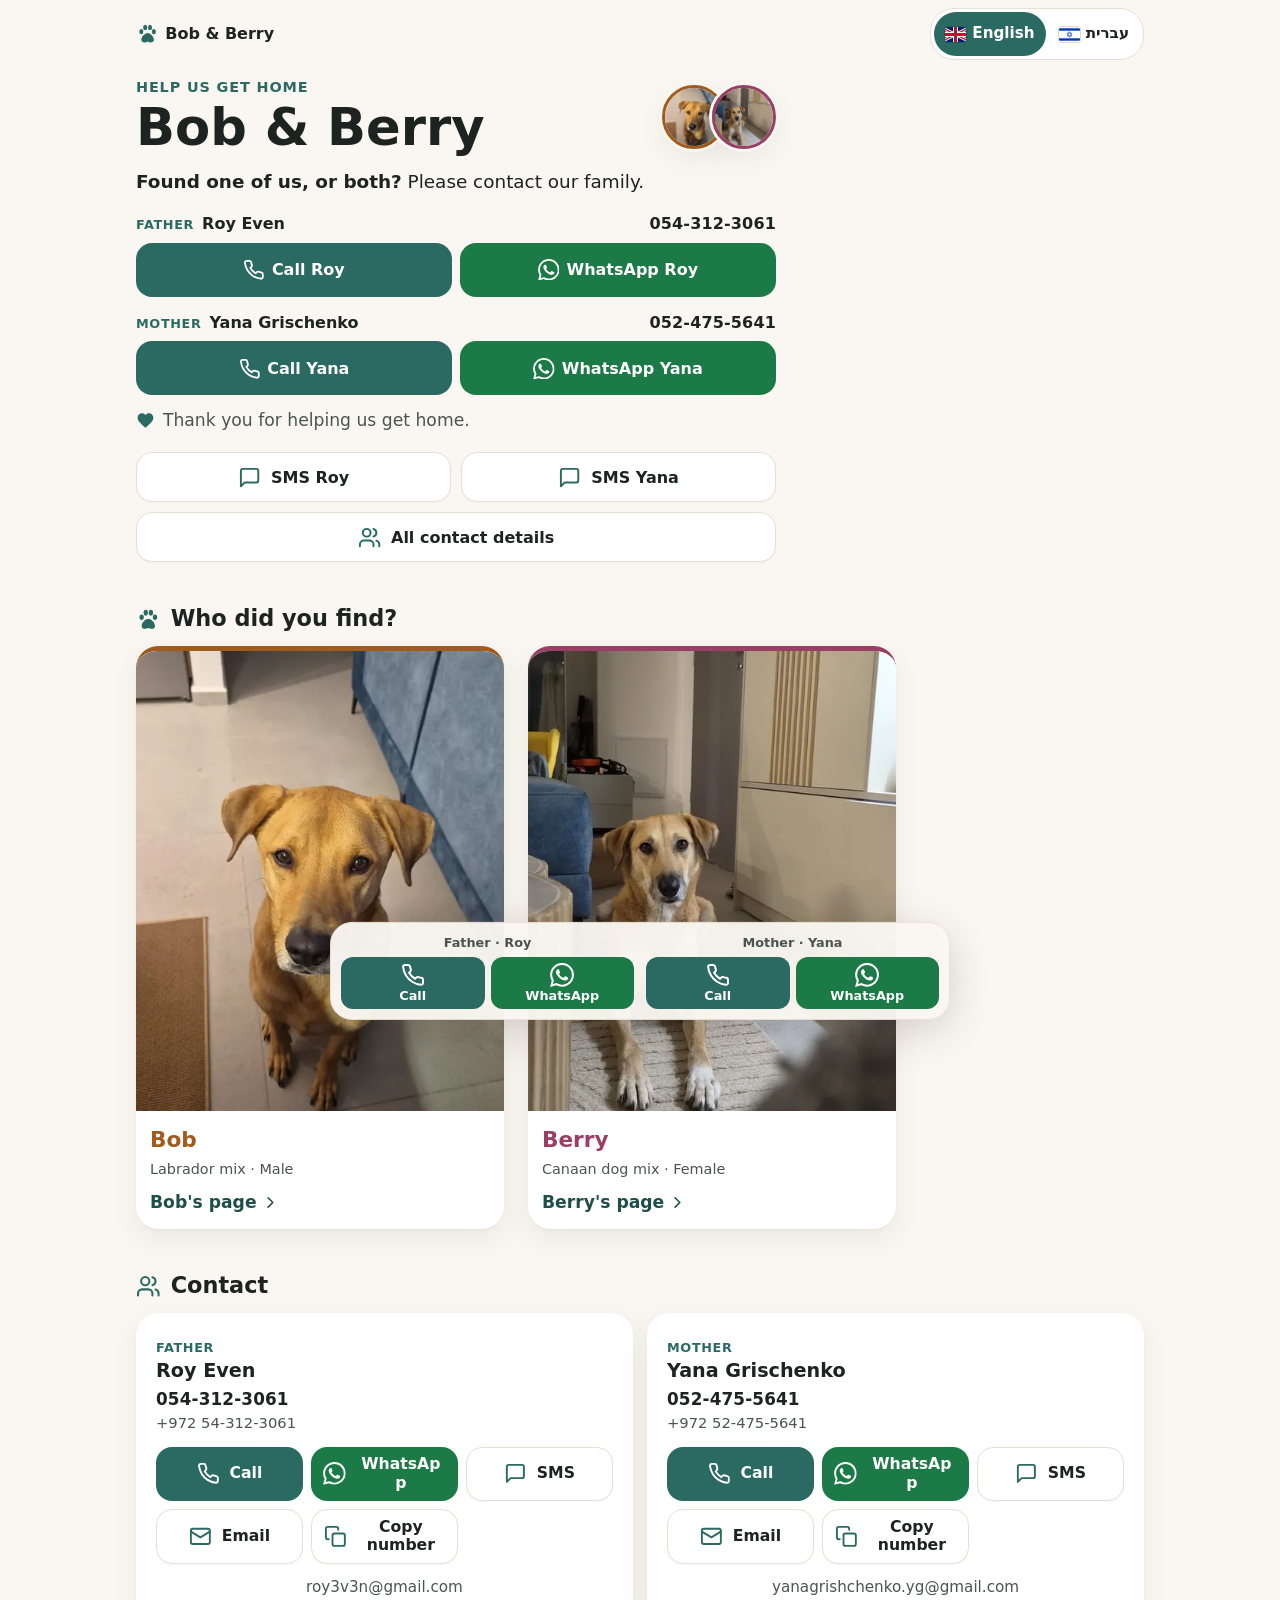
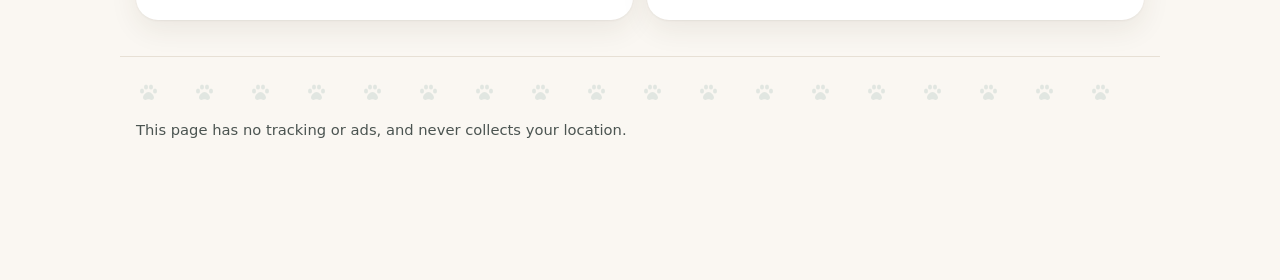
==== commit 25560061: "Add Yana's WhatsApp Her main buttons and the sticky bar now offer WhatsApp; SMS for both parents mov" ====
--- a/public/index.html
+++ b/public/index.html
@@ -16,21 +16,21 @@
 <meta property="og:description" content="Found one of us, or both? · מצאתם אחד מאיתנו, או את שנינו?">
 <meta property="og:image" content="https://bob-and-berry.vercel.app/photos/bob/sitting-c17e12-960.jpg">
 <link rel="icon" href="favicon.svg" type="image/svg+xml">
-<link rel="stylesheet" href="assets/styles.css?v=346ac23c9f">
+<link rel="stylesheet" href="assets/styles.css?v=2872dbddcd">
 <script>(function(d){var h=d.documentElement,l;h.classList.add('js');try{var p=new URLSearchParams(location.search).get('lang');if(p==='he'||p==='en')l=p}catch(e){}if(!l){try{var s=localStorage.getItem('bb-lang');if(s==='he'||s==='en')l=s}catch(e){}}if(!l){var n=(navigator.languages&&navigator.languages[0])||navigator.language||'';l=/^(he|iw)\b/i.test(n)?'he':'en'}h.lang=l;h.dir=l==='he'?'rtl':'ltr'})(document);</script>
 </head>
 <body>
 <svg xmlns="http://www.w3.org/2000/svg" style="display:none" aria-hidden="true"><symbol id="i-phone" viewBox="0 0 24 24" fill="none" stroke="currentColor" stroke-width="2" stroke-linecap="round" stroke-linejoin="round"><path d="M22 16.92v3a2 2 0 0 1-2.18 2 19.79 19.79 0 0 1-8.63-3.07 19.5 19.5 0 0 1-6-6 19.79 19.79 0 0 1-3.07-8.67A2 2 0 0 1 4.11 2h3a2 2 0 0 1 2 1.72 12.84 12.84 0 0 0 .7 2.81 2 2 0 0 1-.45 2.11L8.09 9.91a16 16 0 0 0 6 6l1.27-1.27a2 2 0 0 1 2.11-.45 12.84 12.84 0 0 0 2.81.7A2 2 0 0 1 22 16.92z"/></symbol><symbol id="i-sms" viewBox="0 0 24 24" fill="none" stroke="currentColor" stroke-width="2" stroke-linecap="round" stroke-linejoin="round"><path d="M21 15a2 2 0 0 1-2 2H7l-4 4V5a2 2 0 0 1 2-2h14a2 2 0 0 1 2 2z"/></symbol><symbol id="i-mail" viewBox="0 0 24 24" fill="none" stroke="currentColor" stroke-width="2" stroke-linecap="round" stroke-linejoin="round"><rect x="2" y="4" width="20" height="16" rx="2"/><path d="m22 7-10 6L2 7"/></symbol><symbol id="i-copy" viewBox="0 0 24 24" fill="none" stroke="currentColor" stroke-width="2" stroke-linecap="round" stroke-linejoin="round"><rect x="9" y="9" width="13" height="13" rx="2"/><path d="M5 15H4a2 2 0 0 1-2-2V4a2 2 0 0 1 2-2h9a2 2 0 0 1 2 2v1"/></symbol><symbol id="i-users" viewBox="0 0 24 24" fill="none" stroke="currentColor" stroke-width="2" stroke-linecap="round" stroke-linejoin="round"><path d="M16 21v-2a4 4 0 0 0-4-4H6a4 4 0 0 0-4 4v2"/><circle cx="9" cy="7" r="4"/><path d="M22 21v-2a4 4 0 0 0-3-3.87"/><path d="M16 3.13a4 4 0 0 1 0 7.75"/></symbol><symbol id="i-x" viewBox="0 0 24 24" fill="none" stroke="currentColor" stroke-width="2" stroke-linecap="round" stroke-linejoin="round"><path d="M18 6 6 18M6 6l12 12"/></symbol><symbol id="i-left" viewBox="0 0 24 24" fill="none" stroke="currentColor" stroke-width="2" stroke-linecap="round" stroke-linejoin="round"><path d="m15 18-6-6 6-6"/></symbol><symbol id="i-right" viewBox="0 0 24 24" fill="none" stroke="currentColor" stroke-width="2" stroke-linecap="round" stroke-linejoin="round"><path d="m9 18 6-6-6-6"/></symbol><symbol id="i-info" viewBox="0 0 24 24" fill="none" stroke="currentColor" stroke-width="2" stroke-linecap="round" stroke-linejoin="round"><circle cx="12" cy="12" r="10"/><path d="M12 16v-4M12 8h.01"/></symbol><symbol id="i-home" viewBox="0 0 24 24" fill="none" stroke="currentColor" stroke-width="2" stroke-linecap="round" stroke-linejoin="round"><path d="m3 10 9-7 9 7v10a2 2 0 0 1-2 2H5a2 2 0 0 1-2-2z"/><path d="M9 22V12h6v10"/></symbol><symbol id="i-whatsapp" viewBox="0 0 24 24" fill="currentColor"><path d="M17.47 14.38c-.3-.15-1.76-.87-2.03-.97-.27-.1-.47-.15-.67.15-.2.3-.77.97-.94 1.16-.17.2-.35.22-.64.07-.3-.15-1.26-.46-2.39-1.47-.88-.79-1.48-1.76-1.65-2.06-.17-.3-.02-.46.13-.6.13-.14.3-.35.45-.52.15-.17.2-.3.3-.5.1-.2.05-.37-.03-.52-.07-.15-.67-1.61-.92-2.2-.24-.58-.49-.5-.67-.51h-.57c-.2 0-.52.07-.79.37-.27.3-1.04 1.02-1.04 2.48s1.07 2.88 1.21 3.07c.15.2 2.1 3.2 5.08 4.49.71.31 1.26.49 1.7.63.71.23 1.36.2 1.87.12.57-.09 1.76-.72 2-1.41.25-.7.25-1.29.18-1.41-.08-.13-.28-.2-.57-.35zM12.05 21.79h-.01a9.87 9.87 0 0 1-5.03-1.38l-.36-.21-3.74.98 1-3.65-.24-.37a9.86 9.86 0 0 1-1.51-5.26c0-5.45 4.44-9.88 9.89-9.88 2.64 0 5.12 1.03 6.99 2.9a9.83 9.83 0 0 1 2.89 7c0 5.45-4.44 9.88-9.88 9.88zm8.41-18.3A11.82 11.82 0 0 0 12.05 0C5.5 0 .16 5.34.16 11.89c0 2.1.55 4.14 1.59 5.95L.06 24l6.31-1.65a11.88 11.88 0 0 0 5.68 1.45h.01c6.55 0 11.89-5.34 11.89-11.89 0-3.18-1.24-6.16-3.49-8.41z"/></symbol><symbol id="i-paw" viewBox="0 0 24 24" fill="currentColor"><ellipse cx="5.5" cy="10" rx="2.1" ry="2.7"/><ellipse cx="9.5" cy="5.6" rx="2.1" ry="2.8"/><ellipse cx="14.5" cy="5.6" rx="2.1" ry="2.8"/><ellipse cx="18.5" cy="10" rx="2.1" ry="2.7"/><path d="M12 11.5c-3 0-6.5 4.1-6.5 6.9 0 1.9 1.4 2.9 3.1 2.9 1.4 0 2.2-.8 3.4-.8s2 .8 3.4.8c1.7 0 3.1-1 3.1-2.9 0-2.8-3.5-6.9-6.5-6.9z"/></symbol><symbol id="i-heart" viewBox="0 0 24 24" fill="currentColor"><path d="M12 21.35 10.55 20C5.4 15.36 2 12.28 2 8.5 2 5.42 4.42 3 7.5 3c1.74 0 3.41.81 4.5 2.09C13.09 3.81 14.76 3 16.5 3 19.58 3 22 5.42 22 8.5c0 3.78-3.4 6.86-8.55 11.54z"/></symbol><symbol id="f-en" viewBox="0 0 60 30" preserveAspectRatio="xMidYMid slice"><rect width="60" height="30" fill="#012169"/><path d="M0 0 60 30M60 0 0 30" stroke="#fff" stroke-width="6"/><path d="M0 0 60 30M60 0 0 30" stroke="#C8102E" stroke-width="2.4"/><path d="M30 0v30M0 15h60" stroke="#fff" stroke-width="10"/><path d="M30 0v30M0 15h60" stroke="#C8102E" stroke-width="6"/></symbol><symbol id="f-he" viewBox="0 0 220 160" preserveAspectRatio="xMidYMid slice"><rect width="220" height="160" fill="#fff"/><rect y="15" width="220" height="25" fill="#0038b8"/><rect y="120" width="220" height="25" fill="#0038b8"/><path d="M110 50 136 95H84ZM110 110 84 65h52Z" fill="none" stroke="#0038b8" stroke-width="5.5"/></symbol></svg>
-<header class="topbar wrap"><a class="brand" href="./" aria-label="Bob &amp; Berry home" data-ia="aria-label=s31"><svg class="icon " aria-hidden="true" focusable="false"><use href="#i-paw"/></svg><span class="brand-text" data-i="s1">Bob &amp; Berry</span></a><nav class="lang" aria-label="Language" data-ia="aria-label=s32"><a href="?lang=en" data-lang="en" lang="en" hreflang="en" aria-current="true"><svg class="flag" aria-hidden="true" focusable="false"><use href="#f-en"/></svg>English</a><a href="?lang=he" data-lang="he" lang="he" hreflang="he"><svg class="flag" aria-hidden="true" focusable="false"><use href="#f-he"/></svg>עברית</a></nav></header>
+<header class="topbar wrap"><a class="brand" href="./" aria-label="Bob &amp; Berry home" data-ia="aria-label=s33"><svg class="icon " aria-hidden="true" focusable="false"><use href="#i-paw"/></svg><span class="brand-text" data-i="s1">Bob &amp; Berry</span></a><nav class="lang" aria-label="Language" data-ia="aria-label=s34"><a href="?lang=en" data-lang="en" lang="en" hreflang="en" aria-current="true"><svg class="flag" aria-hidden="true" focusable="false"><use href="#f-en"/></svg>English</a><a href="?lang=he" data-lang="he" lang="he" hreflang="he"><svg class="flag" aria-hidden="true" focusable="false"><use href="#f-he"/></svg>עברית</a></nav></header>
 <main id="main" class="wrap">
-<section class="home-hero" aria-labelledby="home-title"><div class="home-title-row"><div><p class="eyebrow" data-i="s0">Help us get home</p><h1 id="home-title"><span data-i="s1">Bob &amp; Berry</span></h1></div><div class="avatars" aria-hidden="true"><img src="photos/bob/sitting-c17e12-480.jpg" alt="" width="64" height="64" style="object-position:50% 52%;--accent:#A15B1C"><img src="photos/berry/rug-3b5ab8-480.jpg" alt="" width="64" height="64" style="object-position:40% 42%;--accent:#9A3E65"></div></div><p class="found"><strong><span data-i="s2">Found one of us, or both?</span></strong> <span data-i="s3">Please contact our family.</span></p><div class="actions" id="contact-actions"><div class="cp"><p class="cp-label"><span class="cp-role" data-i="s6">Father</span><strong><span data-i="s7">Roy Even</span></strong><span class="num ltr" dir="ltr">054-312-3061</span></p><div class="cp-btns"><a class="btn btn-call" href="tel:+972543123061" data-ia="href=s8"><svg class="icon " aria-hidden="true" focusable="false"><use href="#i-phone"/></svg><span data-i="s9">Call Roy</span></a><a class="btn btn-wa" href="https://wa.me/972543123061?text=Hi%20Roy%2C%20I%20found%20Bob%20and%20Berry.%20I%27m%20at%20%5Btype%20your%20location%5D.%20Please%20contact%20me." data-ia="href=s4" target="_blank" rel="noopener"><svg class="icon " aria-hidden="true" focusable="false"><use href="#i-whatsapp"/></svg><span data-i="s5">WhatsApp Roy</span></a></div></div><div class="cp"><p class="cp-label"><span class="cp-role" data-i="s12">Mother</span><strong><span data-i="s13">Yana Grischenko</span></strong><span class="num ltr" dir="ltr">052-475-5641</span></p><div class="cp-btns"><a class="btn btn-call" href="tel:+972524755641" data-ia="href=s14"><svg class="icon " aria-hidden="true" focusable="false"><use href="#i-phone"/></svg><span data-i="s15">Call Yana</span></a><a class="btn btn-sms" href="sms:+972524755641?&amp;body=Hi%20Yana%2C%20I%20found%20Bob%20and%20Berry.%20I%27m%20at%20%5Btype%20your%20location%5D.%20Please%20contact%20me." data-ia="href=s10"><svg class="icon " aria-hidden="true" focusable="false"><use href="#i-sms"/></svg><span data-i="s11">SMS Yana</span></a></div></div></div><p class="thanks"><svg class="icon " aria-hidden="true" focusable="false"><use href="#i-heart"/></svg><span data-i="s16">Thank you for helping us get home.</span></p><div class="more-actions"><a class="btn btn-soft" href="sms:+972543123061?&amp;body=Hi%20Roy%2C%20I%20found%20Bob%20and%20Berry.%20I%27m%20at%20%5Btype%20your%20location%5D.%20Please%20contact%20me." data-ia="href=s17"><svg class="icon " aria-hidden="true" focusable="false"><use href="#i-sms"/></svg><span data-i="s18">SMS Roy</span></a><a class="btn btn-soft" href="#contacts"><svg class="icon " aria-hidden="true" focusable="false"><use href="#i-users"/></svg><span data-i="s19">All contact details</span></a></div></section>
-<section class="section" aria-labelledby="who-title"><h2 id="who-title"><svg class="icon " aria-hidden="true" focusable="false"><use href="#i-paw"/></svg><span data-i="s20">Who did you find?</span></h2><ul class="dog-cards"><li><a class="dog-card" href="bob/" style="--accent:#A15B1C"><span class="ph"><picture><source type="image/webp" srcset="photos/bob/sitting-c17e12-480.webp 480w, photos/bob/sitting-c17e12-960.webp 960w, photos/bob/sitting-c17e12-1080.webp 1080w" sizes="(min-width: 820px) 360px, 46vw"><img src="photos/bob/sitting-c17e12-960.jpg" srcset="photos/bob/sitting-c17e12-480.jpg 480w, photos/bob/sitting-c17e12-960.jpg 960w, photos/bob/sitting-c17e12-1080.jpg 1080w" sizes="(min-width: 820px) 360px, 46vw" width="1080" height="1920" alt="Bob sitting on a tiled floor, looking up at the camera" data-ia="alt=s21" loading="lazy" decoding="async" style="object-position:50% 52%" data-ph></picture><span class="ph-fallback"><svg class="icon " aria-hidden="true" focusable="false"><use href="#i-paw"/></svg><span data-i="s22">Photo unavailable</span></span></span><span class="dog-card-body"><span class="dog-card-name" data-i="s23">Bob</span><span class="dog-card-meta" data-i="s24">Labrador mix · Male</span><span class="dog-card-link"><span data-i="s25">Bob&#x27;s page</span><svg class="icon flip" aria-hidden="true" focusable="false"><use href="#i-right"/></svg></span></span></a></li><li><a class="dog-card" href="berry/" style="--accent:#9A3E65"><span class="ph"><picture><source type="image/webp" srcset="photos/berry/rug-3b5ab8-480.webp 480w, photos/berry/rug-3b5ab8-960.webp 960w, photos/berry/rug-3b5ab8-1440.webp 1440w" sizes="(min-width: 820px) 360px, 46vw"><img src="photos/berry/rug-3b5ab8-960.jpg" srcset="photos/berry/rug-3b5ab8-480.jpg 480w, photos/berry/rug-3b5ab8-960.jpg 960w, photos/berry/rug-3b5ab8-1440.jpg 1440w" sizes="(min-width: 820px) 360px, 46vw" width="1440" height="1920" alt="Berry lying on a rug with her front legs stretched out, looking at the camera" data-ia="alt=s26" loading="lazy" decoding="async" style="object-position:40% 42%" data-ph></picture><span class="ph-fallback"><svg class="icon " aria-hidden="true" focusable="false"><use href="#i-paw"/></svg><span data-i="s22">Photo unavailable</span></span></span><span class="dog-card-body"><span class="dog-card-name" data-i="s27">Berry</span><span class="dog-card-meta" data-i="s28">Canaan dog mix · Female</span><span class="dog-card-link"><span data-i="s29">Berry&#x27;s page</span><svg class="icon flip" aria-hidden="true" focusable="false"><use href="#i-right"/></svg></span></span></a></li></ul></section>
-<section class="section" id="contacts" aria-labelledby="contacts-title"><h2 id="contacts-title"><svg class="icon " aria-hidden="true" focusable="false"><use href="#i-users"/></svg><span data-i="s43">Contact</span></h2><div class="people"><article class="card person"><p class="role" data-i="s6">Father</p><h3 data-i="s7">Roy Even</h3><p class="num-line"><span class="num ltr" dir="ltr" id="num-role_owner">054-312-3061</span><span class="fine ltr" dir="ltr">+972 54-312-3061</span></p><div class="contact-grid"><a class="btn btn-call" href="tel:+972543123061" aria-label="Call Roy" data-ia="href=s8|aria-label=s9"><svg class="icon " aria-hidden="true" focusable="false"><use href="#i-phone"/></svg><span data-i="s33">Call</span></a><a class="btn btn-wa" href="https://wa.me/972543123061?text=Hi%20Roy%2C%20I%20found%20Bob%20and%20Berry.%20I%27m%20at%20%5Btype%20your%20location%5D.%20Please%20contact%20me." aria-label="WhatsApp Roy" data-ia="href=s4|aria-label=s34" target="_blank" rel="noopener"><svg class="icon " aria-hidden="true" focusable="false"><use href="#i-whatsapp"/></svg><span data-i="s35">WhatsApp</span></a><a class="btn btn-soft" href="sms:+972543123061?&amp;body=Hi%20Roy%2C%20I%20found%20Bob%20and%20Berry.%20I%27m%20at%20%5Btype%20your%20location%5D.%20Please%20contact%20me." aria-label="SMS Roy" data-ia="href=s17|aria-label=s18"><svg class="icon " aria-hidden="true" focusable="false"><use href="#i-sms"/></svg><span data-i="s36">SMS</span></a><a class="btn btn-soft" href="mailto:roy3v3n@gmail.com?subject=I%20found%20Bob%20and%20Berry&amp;body=Hi%20Roy%2C%20I%20found%20Bob%20and%20Berry.%20I%27m%20at%20%5Btype%20your%20location%5D.%20Please%20contact%20me." aria-label="Email Roy" data-ia="href=s37|aria-label=s38"><svg class="icon " aria-hidden="true" focusable="false"><use href="#i-mail"/></svg><span data-i="s39">Email</span></a><button type="button" class="btn btn-soft" data-copy="+972 54-312-3061" data-copy-target="num-role_owner" hidden><svg class="icon " aria-hidden="true" focusable="false"><use href="#i-copy"/></svg><span data-i="s40">Copy number</span></button></div><p class="email-line fine"><span class="ltr" dir="ltr">roy3v3n@gmail.com</span></p></article><article class="card person"><p class="role" data-i="s12">Mother</p><h3 data-i="s13">Yana Grischenko</h3><p class="num-line"><span class="num ltr" dir="ltr" id="num-role_backup">052-475-5641</span><span class="fine ltr" dir="ltr">+972 52-475-5641</span></p><div class="contact-grid"><a class="btn btn-call" href="tel:+972524755641" aria-label="Call Yana" data-ia="href=s14|aria-label=s15"><svg class="icon " aria-hidden="true" focusable="false"><use href="#i-phone"/></svg><span data-i="s33">Call</span></a><a class="btn btn-soft" href="sms:+972524755641?&amp;body=Hi%20Yana%2C%20I%20found%20Bob%20and%20Berry.%20I%27m%20at%20%5Btype%20your%20location%5D.%20Please%20contact%20me." aria-label="SMS Yana" data-ia="href=s10|aria-label=s11"><svg class="icon " aria-hidden="true" focusable="false"><use href="#i-sms"/></svg><span data-i="s36">SMS</span></a><a class="btn btn-soft" href="mailto:yanagrishchenko.yg@gmail.com?subject=I%20found%20Bob%20and%20Berry&amp;body=Hi%20Yana%2C%20I%20found%20Bob%20and%20Berry.%20I%27m%20at%20%5Btype%20your%20location%5D.%20Please%20contact%20me." aria-label="Email Yana" data-ia="href=s41|aria-label=s42"><svg class="icon " aria-hidden="true" focusable="false"><use href="#i-mail"/></svg><span data-i="s39">Email</span></a><button type="button" class="btn btn-soft" data-copy="+972 52-475-5641" data-copy-target="num-role_backup" hidden><svg class="icon " aria-hidden="true" focusable="false"><use href="#i-copy"/></svg><span data-i="s40">Copy number</span></button></div><p class="email-line fine"><span class="ltr" dir="ltr">yanagrishchenko.yg@gmail.com</span></p></article></div></section>
+<section class="home-hero" aria-labelledby="home-title"><div class="home-title-row"><div><p class="eyebrow" data-i="s0">Help us get home</p><h1 id="home-title"><span data-i="s1">Bob &amp; Berry</span></h1></div><div class="avatars" aria-hidden="true"><img src="photos/bob/sitting-c17e12-480.jpg" alt="" width="64" height="64" style="object-position:50% 52%;--accent:#A15B1C"><img src="photos/berry/rug-3b5ab8-480.jpg" alt="" width="64" height="64" style="object-position:40% 42%;--accent:#9A3E65"></div></div><p class="found"><strong><span data-i="s2">Found one of us, or both?</span></strong> <span data-i="s3">Please contact our family.</span></p><div class="actions" id="contact-actions"><div class="cp"><p class="cp-label"><span class="cp-role" data-i="s6">Father</span><strong><span data-i="s7">Roy Even</span></strong><span class="num ltr" dir="ltr">054-312-3061</span></p><div class="cp-btns"><a class="btn btn-call" href="tel:+972543123061" data-ia="href=s8"><svg class="icon " aria-hidden="true" focusable="false"><use href="#i-phone"/></svg><span data-i="s9">Call Roy</span></a><a class="btn btn-wa" href="https://wa.me/972543123061?text=Hi%20Roy%2C%20I%20found%20Bob%20and%20Berry.%20I%27m%20at%20%5Btype%20your%20location%5D.%20Please%20contact%20me." data-ia="href=s4" target="_blank" rel="noopener"><svg class="icon " aria-hidden="true" focusable="false"><use href="#i-whatsapp"/></svg><span data-i="s5">WhatsApp Roy</span></a></div></div><div class="cp"><p class="cp-label"><span class="cp-role" data-i="s12">Mother</span><strong><span data-i="s13">Yana Grischenko</span></strong><span class="num ltr" dir="ltr">052-475-5641</span></p><div class="cp-btns"><a class="btn btn-call" href="tel:+972524755641" data-ia="href=s14"><svg class="icon " aria-hidden="true" focusable="false"><use href="#i-phone"/></svg><span data-i="s15">Call Yana</span></a><a class="btn btn-wa" href="https://wa.me/972524755641?text=Hi%20Yana%2C%20I%20found%20Bob%20and%20Berry.%20I%27m%20at%20%5Btype%20your%20location%5D.%20Please%20contact%20me." data-ia="href=s10" target="_blank" rel="noopener"><svg class="icon " aria-hidden="true" focusable="false"><use href="#i-whatsapp"/></svg><span data-i="s11">WhatsApp Yana</span></a></div></div></div><p class="thanks"><svg class="icon " aria-hidden="true" focusable="false"><use href="#i-heart"/></svg><span data-i="s16">Thank you for helping us get home.</span></p><div class="more-actions"><a class="btn btn-soft" href="sms:+972543123061?&amp;body=Hi%20Roy%2C%20I%20found%20Bob%20and%20Berry.%20I%27m%20at%20%5Btype%20your%20location%5D.%20Please%20contact%20me." data-ia="href=s17"><svg class="icon " aria-hidden="true" focusable="false"><use href="#i-sms"/></svg><span data-i="s18">SMS Roy</span></a><a class="btn btn-soft" href="sms:+972524755641?&amp;body=Hi%20Yana%2C%20I%20found%20Bob%20and%20Berry.%20I%27m%20at%20%5Btype%20your%20location%5D.%20Please%20contact%20me." data-ia="href=s19"><svg class="icon " aria-hidden="true" focusable="false"><use href="#i-sms"/></svg><span data-i="s20">SMS Yana</span></a><a class="btn btn-soft" href="#contacts"><svg class="icon " aria-hidden="true" focusable="false"><use href="#i-users"/></svg><span data-i="s21">All contact details</span></a></div></section>
+<section class="section" aria-labelledby="who-title"><h2 id="who-title"><svg class="icon " aria-hidden="true" focusable="false"><use href="#i-paw"/></svg><span data-i="s22">Who did you find?</span></h2><ul class="dog-cards"><li><a class="dog-card" href="bob/" style="--accent:#A15B1C"><span class="ph"><picture><source type="image/webp" srcset="photos/bob/sitting-c17e12-480.webp 480w, photos/bob/sitting-c17e12-960.webp 960w, photos/bob/sitting-c17e12-1080.webp 1080w" sizes="(min-width: 820px) 360px, 46vw"><img src="photos/bob/sitting-c17e12-960.jpg" srcset="photos/bob/sitting-c17e12-480.jpg 480w, photos/bob/sitting-c17e12-960.jpg 960w, photos/bob/sitting-c17e12-1080.jpg 1080w" sizes="(min-width: 820px) 360px, 46vw" width="1080" height="1920" alt="Bob sitting on a tiled floor, looking up at the camera" data-ia="alt=s23" loading="lazy" decoding="async" style="object-position:50% 52%" data-ph></picture><span class="ph-fallback"><svg class="icon " aria-hidden="true" focusable="false"><use href="#i-paw"/></svg><span data-i="s24">Photo unavailable</span></span></span><span class="dog-card-body"><span class="dog-card-name" data-i="s25">Bob</span><span class="dog-card-meta" data-i="s26">Labrador mix · Male</span><span class="dog-card-link"><span data-i="s27">Bob&#x27;s page</span><svg class="icon flip" aria-hidden="true" focusable="false"><use href="#i-right"/></svg></span></span></a></li><li><a class="dog-card" href="berry/" style="--accent:#9A3E65"><span class="ph"><picture><source type="image/webp" srcset="photos/berry/rug-3b5ab8-480.webp 480w, photos/berry/rug-3b5ab8-960.webp 960w, photos/berry/rug-3b5ab8-1440.webp 1440w" sizes="(min-width: 820px) 360px, 46vw"><img src="photos/berry/rug-3b5ab8-960.jpg" srcset="photos/berry/rug-3b5ab8-480.jpg 480w, photos/berry/rug-3b5ab8-960.jpg 960w, photos/berry/rug-3b5ab8-1440.jpg 1440w" sizes="(min-width: 820px) 360px, 46vw" width="1440" height="1920" alt="Berry lying on a rug with her front legs stretched out, looking at the camera" data-ia="alt=s28" loading="lazy" decoding="async" style="object-position:40% 42%" data-ph></picture><span class="ph-fallback"><svg class="icon " aria-hidden="true" focusable="false"><use href="#i-paw"/></svg><span data-i="s24">Photo unavailable</span></span></span><span class="dog-card-body"><span class="dog-card-name" data-i="s29">Berry</span><span class="dog-card-meta" data-i="s30">Canaan dog mix · Female</span><span class="dog-card-link"><span data-i="s31">Berry&#x27;s page</span><svg class="icon flip" aria-hidden="true" focusable="false"><use href="#i-right"/></svg></span></span></a></li></ul></section>
+<section class="section" id="contacts" aria-labelledby="contacts-title"><h2 id="contacts-title"><svg class="icon " aria-hidden="true" focusable="false"><use href="#i-users"/></svg><span data-i="s46">Contact</span></h2><div class="people"><article class="card person"><p class="role" data-i="s6">Father</p><h3 data-i="s7">Roy Even</h3><p class="num-line"><span class="num ltr" dir="ltr" id="num-role_owner">054-312-3061</span><span class="fine ltr" dir="ltr">+972 54-312-3061</span></p><div class="contact-grid"><a class="btn btn-call" href="tel:+972543123061" aria-label="Call Roy" data-ia="href=s8|aria-label=s9"><svg class="icon " aria-hidden="true" focusable="false"><use href="#i-phone"/></svg><span data-i="s35">Call</span></a><a class="btn btn-wa" href="https://wa.me/972543123061?text=Hi%20Roy%2C%20I%20found%20Bob%20and%20Berry.%20I%27m%20at%20%5Btype%20your%20location%5D.%20Please%20contact%20me." aria-label="WhatsApp Roy" data-ia="href=s4|aria-label=s36" target="_blank" rel="noopener"><svg class="icon " aria-hidden="true" focusable="false"><use href="#i-whatsapp"/></svg><span data-i="s37">WhatsApp</span></a><a class="btn btn-soft" href="sms:+972543123061?&amp;body=Hi%20Roy%2C%20I%20found%20Bob%20and%20Berry.%20I%27m%20at%20%5Btype%20your%20location%5D.%20Please%20contact%20me." aria-label="SMS Roy" data-ia="href=s17|aria-label=s18"><svg class="icon " aria-hidden="true" focusable="false"><use href="#i-sms"/></svg><span data-i="s38">SMS</span></a><a class="btn btn-soft" href="mailto:roy3v3n@gmail.com?subject=I%20found%20Bob%20and%20Berry&amp;body=Hi%20Roy%2C%20I%20found%20Bob%20and%20Berry.%20I%27m%20at%20%5Btype%20your%20location%5D.%20Please%20contact%20me." aria-label="Email Roy" data-ia="href=s39|aria-label=s40"><svg class="icon " aria-hidden="true" focusable="false"><use href="#i-mail"/></svg><span data-i="s41">Email</span></a><button type="button" class="btn btn-soft" data-copy="+972 54-312-3061" data-copy-target="num-role_owner" hidden><svg class="icon " aria-hidden="true" focusable="false"><use href="#i-copy"/></svg><span data-i="s42">Copy number</span></button></div><p class="email-line fine"><span class="ltr" dir="ltr">roy3v3n@gmail.com</span></p></article><article class="card person"><p class="role" data-i="s12">Mother</p><h3 data-i="s13">Yana Grischenko</h3><p class="num-line"><span class="num ltr" dir="ltr" id="num-role_backup">052-475-5641</span><span class="fine ltr" dir="ltr">+972 52-475-5641</span></p><div class="contact-grid"><a class="btn btn-call" href="tel:+972524755641" aria-label="Call Yana" data-ia="href=s14|aria-label=s15"><svg class="icon " aria-hidden="true" focusable="false"><use href="#i-phone"/></svg><span data-i="s35">Call</span></a><a class="btn btn-wa" href="https://wa.me/972524755641?text=Hi%20Yana%2C%20I%20found%20Bob%20and%20Berry.%20I%27m%20at%20%5Btype%20your%20location%5D.%20Please%20contact%20me." aria-label="WhatsApp Yana" data-ia="href=s10|aria-label=s43" target="_blank" rel="noopener"><svg class="icon " aria-hidden="true" focusable="false"><use href="#i-whatsapp"/></svg><span data-i="s37">WhatsApp</span></a><a class="btn btn-soft" href="sms:+972524755641?&amp;body=Hi%20Yana%2C%20I%20found%20Bob%20and%20Berry.%20I%27m%20at%20%5Btype%20your%20location%5D.%20Please%20contact%20me." aria-label="SMS Yana" data-ia="href=s19|aria-label=s20"><svg class="icon " aria-hidden="true" focusable="false"><use href="#i-sms"/></svg><span data-i="s38">SMS</span></a><a class="btn btn-soft" href="mailto:yanagrishchenko.yg@gmail.com?subject=I%20found%20Bob%20and%20Berry&amp;body=Hi%20Yana%2C%20I%20found%20Bob%20and%20Berry.%20I%27m%20at%20%5Btype%20your%20location%5D.%20Please%20contact%20me." aria-label="Email Yana" data-ia="href=s44|aria-label=s45"><svg class="icon " aria-hidden="true" focusable="false"><use href="#i-mail"/></svg><span data-i="s41">Email</span></a><button type="button" class="btn btn-soft" data-copy="+972 52-475-5641" data-copy-target="num-role_backup" hidden><svg class="icon " aria-hidden="true" focusable="false"><use href="#i-copy"/></svg><span data-i="s42">Copy number</span></button></div><p class="email-line fine"><span class="ltr" dir="ltr">yanagrishchenko.yg@gmail.com</span></p></article></div></section>
 </main>
-<footer class="site-footer wrap"><div class="paws" aria-hidden="true"></div><p class="fine" data-i="s30">This page has no tracking or ads, and never collects your location.</p></footer>
-<div class="sticky-bar" role="region" aria-label="Quick contact" data-ia="aria-label=s46"><div class="sticky-inner"><div class="sb-person" role="group" aria-labelledby="sb-name-0"><p class="sb-name" id="sb-name-0" data-i="s44">Father · Roy</p><div class="sb-btns"><a class="sb-btn sb-call" href="tel:+972543123061" aria-label="Call Roy" data-ia="href=s8|aria-label=s9"><svg class="icon " aria-hidden="true" focusable="false"><use href="#i-phone"/></svg><span data-i="s33">Call</span></a><a class="sb-btn sb-wa" href="https://wa.me/972543123061?text=Hi%20Roy%2C%20I%20found%20Bob%20and%20Berry.%20I%27m%20at%20%5Btype%20your%20location%5D.%20Please%20contact%20me." aria-label="WhatsApp Roy" data-ia="href=s4|aria-label=s34" target="_blank" rel="noopener"><svg class="icon " aria-hidden="true" focusable="false"><use href="#i-whatsapp"/></svg><span data-i="s35">WhatsApp</span></a></div></div><div class="sb-person" role="group" aria-labelledby="sb-name-1"><p class="sb-name" id="sb-name-1" data-i="s45">Mother · Yana</p><div class="sb-btns"><a class="sb-btn sb-call" href="tel:+972524755641" aria-label="Call Yana" data-ia="href=s14|aria-label=s15"><svg class="icon " aria-hidden="true" focusable="false"><use href="#i-phone"/></svg><span data-i="s33">Call</span></a><a class="sb-btn sb-sms" href="sms:+972524755641?&amp;body=Hi%20Yana%2C%20I%20found%20Bob%20and%20Berry.%20I%27m%20at%20%5Btype%20your%20location%5D.%20Please%20contact%20me." aria-label="SMS Yana" data-ia="href=s10|aria-label=s11"><svg class="icon " aria-hidden="true" focusable="false"><use href="#i-sms"/></svg><span data-i="s36">SMS</span></a></div></div></div></div>
+<footer class="site-footer wrap"><div class="paws" aria-hidden="true"></div><p class="fine" data-i="s32">This page has no tracking or ads, and never collects your location.</p></footer>
+<div class="sticky-bar" role="region" aria-label="Quick contact" data-ia="aria-label=s49"><div class="sticky-inner"><div class="sb-person" role="group" aria-labelledby="sb-name-0"><p class="sb-name" id="sb-name-0" data-i="s47">Father · Roy</p><div class="sb-btns"><a class="sb-btn sb-call" href="tel:+972543123061" aria-label="Call Roy" data-ia="href=s8|aria-label=s9"><svg class="icon " aria-hidden="true" focusable="false"><use href="#i-phone"/></svg><span data-i="s35">Call</span></a><a class="sb-btn sb-wa" href="https://wa.me/972543123061?text=Hi%20Roy%2C%20I%20found%20Bob%20and%20Berry.%20I%27m%20at%20%5Btype%20your%20location%5D.%20Please%20contact%20me." aria-label="WhatsApp Roy" data-ia="href=s4|aria-label=s36" target="_blank" rel="noopener"><svg class="icon " aria-hidden="true" focusable="false"><use href="#i-whatsapp"/></svg><span data-i="s37">WhatsApp</span></a></div></div><div class="sb-person" role="group" aria-labelledby="sb-name-1"><p class="sb-name" id="sb-name-1" data-i="s48">Mother · Yana</p><div class="sb-btns"><a class="sb-btn sb-call" href="tel:+972524755641" aria-label="Call Yana" data-ia="href=s14|aria-label=s15"><svg class="icon " aria-hidden="true" focusable="false"><use href="#i-phone"/></svg><span data-i="s35">Call</span></a><a class="sb-btn sb-wa" href="https://wa.me/972524755641?text=Hi%20Yana%2C%20I%20found%20Bob%20and%20Berry.%20I%27m%20at%20%5Btype%20your%20location%5D.%20Please%20contact%20me." aria-label="WhatsApp Yana" data-ia="href=s10|aria-label=s43" target="_blank" rel="noopener"><svg class="icon " aria-hidden="true" focusable="false"><use href="#i-whatsapp"/></svg><span data-i="s37">WhatsApp</span></a></div></div></div></div>
 <div id="bb-toast" class="toast" role="status" aria-live="polite"></div>
-<script type="application/json" id="bb-i18n">{"s0":{"en":"Help us get home","he":"עזרו לנו לחזור הביתה"},"s1":{"en":"Bob & Berry","he":"בוב וברי"},"s2":{"en":"Found one of us, or both?","he":"מצאתם אחד מאיתנו, או את שנינו?"},"s3":{"en":"Please contact our family.","he":"בבקשה צרו קשר עם המשפחה שלנו."},"s4":{"en":"https://wa.me/972543123061?text=Hi%20Roy%2C%20I%20found%20Bob%20and%20Berry.%20I%27m%20at%20%5Btype%20your%20location%5D.%20Please%20contact%20me.","he":"https://wa.me/972543123061?text=%D7%94%D7%99%D7%99%20%D7%A8%D7%95%D7%A2%D7%99%2C%20%D7%9E%D7%A6%D7%90%D7%AA%D7%99%20%D7%90%D7%AA%20%D7%91%D7%95%D7%91%20%D7%95%D7%90%D7%AA%20%D7%91%D7%A8%D7%99.%20%D7%94%D7%9E%D7%99%D7%A7%D7%95%D7%9D%20%D7%A9%D7%9C%D7%99%3A%20%5B%D7%9B%D7%AA%D7%91%D7%95%20%D7%9B%D7%90%D7%9F%20%D7%90%D7%99%D7%A4%D7%94%20%D7%90%D7%AA%D7%9D%5D.%20%D7%91%D7%91%D7%A7%D7%A9%D7%94%20%D7%A6%D7%95%D7%A8%20%D7%90%D7%99%D7%AA%D7%99%20%D7%A7%D7%A9%D7%A8."},"s5":{"en":"WhatsApp Roy","he":"וואטסאפ לרועי"},"s6":{"en":"Father","he":"אבא"},"s7":{"en":"Roy Even","he":"רועי אבן"},"s8":{"en":"tel:+972543123061","he":"tel:+972543123061"},"s9":{"en":"Call Roy","he":"התקשרו לרועי"},"s10":{"en":"sms:+972524755641?&body=Hi%20Yana%2C%20I%20found%20Bob%20and%20Berry.%20I%27m%20at%20%5Btype%20your%20location%5D.%20Please%20contact%20me.","he":"sms:+972524755641?&body=%D7%94%D7%99%D7%99%20%D7%99%D7%90%D7%A0%D7%94%2C%20%D7%9E%D7%A6%D7%90%D7%AA%D7%99%20%D7%90%D7%AA%20%D7%91%D7%95%D7%91%20%D7%95%D7%90%D7%AA%20%D7%91%D7%A8%D7%99.%20%D7%94%D7%9E%D7%99%D7%A7%D7%95%D7%9D%20%D7%A9%D7%9C%D7%99%3A%20%5B%D7%9B%D7%AA%D7%91%D7%95%20%D7%9B%D7%90%D7%9F%20%D7%90%D7%99%D7%A4%D7%94%20%D7%90%D7%AA%D7%9D%5D.%20%D7%91%D7%91%D7%A7%D7%A9%D7%94%20%D7%A6%D7%A8%D7%99%20%D7%90%D7%99%D7%AA%D7%99%20%D7%A7%D7%A9%D7%A8."},"s11":{"en":"SMS Yana","he":"SMS ליאנה"},"s12":{"en":"Mother","he":"אמא"},"s13":{"en":"Yana Grischenko","he":"יאנה גרישצ'נקו"},"s14":{"en":"tel:+972524755641","he":"tel:+972524755641"},"s15":{"en":"Call Yana","he":"התקשרו ליאנה"},"s16":{"en":"Thank you for helping us get home.","he":"תודה שאתם עוזרים לנו לחזור הביתה."},"s17":{"en":"sms:+972543123061?&body=Hi%20Roy%2C%20I%20found%20Bob%20and%20Berry.%20I%27m%20at%20%5Btype%20your%20location%5D.%20Please%20contact%20me.","he":"sms:+972543123061?&body=%D7%94%D7%99%D7%99%20%D7%A8%D7%95%D7%A2%D7%99%2C%20%D7%9E%D7%A6%D7%90%D7%AA%D7%99%20%D7%90%D7%AA%20%D7%91%D7%95%D7%91%20%D7%95%D7%90%D7%AA%20%D7%91%D7%A8%D7%99.%20%D7%94%D7%9E%D7%99%D7%A7%D7%95%D7%9D%20%D7%A9%D7%9C%D7%99%3A%20%5B%D7%9B%D7%AA%D7%91%D7%95%20%D7%9B%D7%90%D7%9F%20%D7%90%D7%99%D7%A4%D7%94%20%D7%90%D7%AA%D7%9D%5D.%20%D7%91%D7%91%D7%A7%D7%A9%D7%94%20%D7%A6%D7%95%D7%A8%20%D7%90%D7%99%D7%AA%D7%99%20%D7%A7%D7%A9%D7%A8."},"s18":{"en":"SMS Roy","he":"SMS לרועי"},"s19":{"en":"All contact details","he":"כל פרטי הקשר"},"s20":{"en":"Who did you find?","he":"את מי מצאתם?"},"s21":{"en":"Bob sitting on a tiled floor, looking up at the camera","he":"בוב יושב על רצפת אריחים ומביט למעלה אל המצלמה"},"s22":{"en":"Photo unavailable","he":"התמונה לא זמינה"},"s23":{"en":"Bob","he":"בוב"},"s24":{"en":"Labrador mix · Male","he":"לברדור מעורב · זכר"},"s25":{"en":"Bob's page","he":"העמוד של בוב"},"s26":{"en":"Berry lying on a rug with her front legs stretched out, looking at the camera","he":"ברי שוכבת על שטיח עם הרגליים הקדמיות מתוחות ומביטה אל המצלמה"},"s27":{"en":"Berry","he":"ברי"},"s28":{"en":"Canaan dog mix · Female","he":"כנענית מעורבת · נקבה"},"s29":{"en":"Berry's page","he":"העמוד של ברי"},"s30":{"en":"This page has no tracking or ads, and never collects your location.","he":"בעמוד הזה אין מעקב או פרסומות, והוא לא אוסף את המיקום שלכם."},"s31":{"en":"Bob & Berry home","he":"לעמוד הבית של בוב וברי"},"s32":{"en":"Language","he":"שפה"},"s33":{"en":"Call","he":"התקשרו"},"s34":{"en":"WhatsApp Roy","he":"שלחו הודעה לרועי בוואטסאפ"},"s35":{"en":"WhatsApp","he":"וואטסאפ"},"s36":{"en":"SMS","he":"SMS"},"s37":{"en":"mailto:roy3v3n@gmail.com?subject=I%20found%20Bob%20and%20Berry&body=Hi%20Roy%2C%20I%20found%20Bob%20and%20Berry.%20I%27m%20at%20%5Btype%20your%20location%5D.%20Please%20contact%20me.","he":"mailto:roy3v3n@gmail.com?subject=%D7%9E%D7%A6%D7%90%D7%AA%D7%99%20%D7%90%D7%AA%20%D7%91%D7%95%D7%91%20%D7%95%D7%90%D7%AA%20%D7%91%D7%A8%D7%99&body=%D7%94%D7%99%D7%99%20%D7%A8%D7%95%D7%A2%D7%99%2C%20%D7%9E%D7%A6%D7%90%D7%AA%D7%99%20%D7%90%D7%AA%20%D7%91%D7%95%D7%91%20%D7%95%D7%90%D7%AA%20%D7%91%D7%A8%D7%99.%20%D7%94%D7%9E%D7%99%D7%A7%D7%95%D7%9D%20%D7%A9%D7%9C%D7%99%3A%20%5B%D7%9B%D7%AA%D7%91%D7%95%20%D7%9B%D7%90%D7%9F%20%D7%90%D7%99%D7%A4%D7%94%20%D7%90%D7%AA%D7%9D%5D.%20%D7%91%D7%91%D7%A7%D7%A9%D7%94%20%D7%A6%D7%95%D7%A8%20%D7%90%D7%99%D7%AA%D7%99%20%D7%A7%D7%A9%D7%A8."},"s38":{"en":"Email Roy","he":"מייל לרועי"},"s39":{"en":"Email","he":"מייל"},"s40":{"en":"Copy number","he":"העתקת המספר"},"s41":{"en":"mailto:yanagrishchenko.yg@gmail.com?subject=I%20found%20Bob%20and%20Berry&body=Hi%20Yana%2C%20I%20found%20Bob%20and%20Berry.%20I%27m%20at%20%5Btype%20your%20location%5D.%20Please%20contact%20me.","he":"mailto:yanagrishchenko.yg@gmail.com?subject=%D7%9E%D7%A6%D7%90%D7%AA%D7%99%20%D7%90%D7%AA%20%D7%91%D7%95%D7%91%20%D7%95%D7%90%D7%AA%20%D7%91%D7%A8%D7%99&body=%D7%94%D7%99%D7%99%20%D7%99%D7%90%D7%A0%D7%94%2C%20%D7%9E%D7%A6%D7%90%D7%AA%D7%99%20%D7%90%D7%AA%20%D7%91%D7%95%D7%91%20%D7%95%D7%90%D7%AA%20%D7%91%D7%A8%D7%99.%20%D7%94%D7%9E%D7%99%D7%A7%D7%95%D7%9D%20%D7%A9%D7%9C%D7%99%3A%20%5B%D7%9B%D7%AA%D7%91%D7%95%20%D7%9B%D7%90%D7%9F%20%D7%90%D7%99%D7%A4%D7%94%20%D7%90%D7%AA%D7%9D%5D.%20%D7%91%D7%91%D7%A7%D7%A9%D7%94%20%D7%A6%D7%A8%D7%99%20%D7%90%D7%99%D7%AA%D7%99%20%D7%A7%D7%A9%D7%A8."},"s42":{"en":"Email Yana","he":"מייל ליאנה"},"s43":{"en":"Contact","he":"יצירת קשר"},"s44":{"en":"Father · Roy","he":"אבא · רועי"},"s45":{"en":"Mother · Yana","he":"אמא · יאנה"},"s46":{"en":"Quick contact","he":"יצירת קשר מהירה"},"title":{"en":"Bob & Berry","he":"בוב וברי"},"copied":{"en":"Number copied.","he":"המספר הועתק."},"copy_failed":{"en":"Couldn't copy automatically. The number is now selected — press and hold it to copy.","he":"ההעתקה האוטומטית לא הצליחה. המספר מסומן עכשיו — לחצו עליו לחיצה ארוכה כדי להעתיק."},"photo_counter":{"en":"{i} of {total}","he":"{i} מתוך {total}"}}</script>
+<script type="application/json" id="bb-i18n">{"s0":{"en":"Help us get home","he":"עזרו לנו לחזור הביתה"},"s1":{"en":"Bob & Berry","he":"בוב וברי"},"s2":{"en":"Found one of us, or both?","he":"מצאתם אחד מאיתנו, או את שנינו?"},"s3":{"en":"Please contact our family.","he":"בבקשה צרו קשר עם המשפחה שלנו."},"s4":{"en":"https://wa.me/972543123061?text=Hi%20Roy%2C%20I%20found%20Bob%20and%20Berry.%20I%27m%20at%20%5Btype%20your%20location%5D.%20Please%20contact%20me.","he":"https://wa.me/972543123061?text=%D7%94%D7%99%D7%99%20%D7%A8%D7%95%D7%A2%D7%99%2C%20%D7%9E%D7%A6%D7%90%D7%AA%D7%99%20%D7%90%D7%AA%20%D7%91%D7%95%D7%91%20%D7%95%D7%90%D7%AA%20%D7%91%D7%A8%D7%99.%20%D7%94%D7%9E%D7%99%D7%A7%D7%95%D7%9D%20%D7%A9%D7%9C%D7%99%3A%20%5B%D7%9B%D7%AA%D7%91%D7%95%20%D7%9B%D7%90%D7%9F%20%D7%90%D7%99%D7%A4%D7%94%20%D7%90%D7%AA%D7%9D%5D.%20%D7%91%D7%91%D7%A7%D7%A9%D7%94%20%D7%A6%D7%95%D7%A8%20%D7%90%D7%99%D7%AA%D7%99%20%D7%A7%D7%A9%D7%A8."},"s5":{"en":"WhatsApp Roy","he":"וואטסאפ לרועי"},"s6":{"en":"Father","he":"אבא"},"s7":{"en":"Roy Even","he":"רועי אבן"},"s8":{"en":"tel:+972543123061","he":"tel:+972543123061"},"s9":{"en":"Call Roy","he":"התקשרו לרועי"},"s10":{"en":"https://wa.me/972524755641?text=Hi%20Yana%2C%20I%20found%20Bob%20and%20Berry.%20I%27m%20at%20%5Btype%20your%20location%5D.%20Please%20contact%20me.","he":"https://wa.me/972524755641?text=%D7%94%D7%99%D7%99%20%D7%99%D7%90%D7%A0%D7%94%2C%20%D7%9E%D7%A6%D7%90%D7%AA%D7%99%20%D7%90%D7%AA%20%D7%91%D7%95%D7%91%20%D7%95%D7%90%D7%AA%20%D7%91%D7%A8%D7%99.%20%D7%94%D7%9E%D7%99%D7%A7%D7%95%D7%9D%20%D7%A9%D7%9C%D7%99%3A%20%5B%D7%9B%D7%AA%D7%91%D7%95%20%D7%9B%D7%90%D7%9F%20%D7%90%D7%99%D7%A4%D7%94%20%D7%90%D7%AA%D7%9D%5D.%20%D7%91%D7%91%D7%A7%D7%A9%D7%94%20%D7%A6%D7%A8%D7%99%20%D7%90%D7%99%D7%AA%D7%99%20%D7%A7%D7%A9%D7%A8."},"s11":{"en":"WhatsApp Yana","he":"וואטסאפ ליאנה"},"s12":{"en":"Mother","he":"אמא"},"s13":{"en":"Yana Grischenko","he":"יאנה גרישצ'נקו"},"s14":{"en":"tel:+972524755641","he":"tel:+972524755641"},"s15":{"en":"Call Yana","he":"התקשרו ליאנה"},"s16":{"en":"Thank you for helping us get home.","he":"תודה שאתם עוזרים לנו לחזור הביתה."},"s17":{"en":"sms:+972543123061?&body=Hi%20Roy%2C%20I%20found%20Bob%20and%20Berry.%20I%27m%20at%20%5Btype%20your%20location%5D.%20Please%20contact%20me.","he":"sms:+972543123061?&body=%D7%94%D7%99%D7%99%20%D7%A8%D7%95%D7%A2%D7%99%2C%20%D7%9E%D7%A6%D7%90%D7%AA%D7%99%20%D7%90%D7%AA%20%D7%91%D7%95%D7%91%20%D7%95%D7%90%D7%AA%20%D7%91%D7%A8%D7%99.%20%D7%94%D7%9E%D7%99%D7%A7%D7%95%D7%9D%20%D7%A9%D7%9C%D7%99%3A%20%5B%D7%9B%D7%AA%D7%91%D7%95%20%D7%9B%D7%90%D7%9F%20%D7%90%D7%99%D7%A4%D7%94%20%D7%90%D7%AA%D7%9D%5D.%20%D7%91%D7%91%D7%A7%D7%A9%D7%94%20%D7%A6%D7%95%D7%A8%20%D7%90%D7%99%D7%AA%D7%99%20%D7%A7%D7%A9%D7%A8."},"s18":{"en":"SMS Roy","he":"SMS לרועי"},"s19":{"en":"sms:+972524755641?&body=Hi%20Yana%2C%20I%20found%20Bob%20and%20Berry.%20I%27m%20at%20%5Btype%20your%20location%5D.%20Please%20contact%20me.","he":"sms:+972524755641?&body=%D7%94%D7%99%D7%99%20%D7%99%D7%90%D7%A0%D7%94%2C%20%D7%9E%D7%A6%D7%90%D7%AA%D7%99%20%D7%90%D7%AA%20%D7%91%D7%95%D7%91%20%D7%95%D7%90%D7%AA%20%D7%91%D7%A8%D7%99.%20%D7%94%D7%9E%D7%99%D7%A7%D7%95%D7%9D%20%D7%A9%D7%9C%D7%99%3A%20%5B%D7%9B%D7%AA%D7%91%D7%95%20%D7%9B%D7%90%D7%9F%20%D7%90%D7%99%D7%A4%D7%94%20%D7%90%D7%AA%D7%9D%5D.%20%D7%91%D7%91%D7%A7%D7%A9%D7%94%20%D7%A6%D7%A8%D7%99%20%D7%90%D7%99%D7%AA%D7%99%20%D7%A7%D7%A9%D7%A8."},"s20":{"en":"SMS Yana","he":"SMS ליאנה"},"s21":{"en":"All contact details","he":"כל פרטי הקשר"},"s22":{"en":"Who did you find?","he":"את מי מצאתם?"},"s23":{"en":"Bob sitting on a tiled floor, looking up at the camera","he":"בוב יושב על רצפת אריחים ומביט למעלה אל המצלמה"},"s24":{"en":"Photo unavailable","he":"התמונה לא זמינה"},"s25":{"en":"Bob","he":"בוב"},"s26":{"en":"Labrador mix · Male","he":"לברדור מעורב · זכר"},"s27":{"en":"Bob's page","he":"העמוד של בוב"},"s28":{"en":"Berry lying on a rug with her front legs stretched out, looking at the camera","he":"ברי שוכבת על שטיח עם הרגליים הקדמיות מתוחות ומביטה אל המצלמה"},"s29":{"en":"Berry","he":"ברי"},"s30":{"en":"Canaan dog mix · Female","he":"כנענית מעורבת · נקבה"},"s31":{"en":"Berry's page","he":"העמוד של ברי"},"s32":{"en":"This page has no tracking or ads, and never collects your location.","he":"בעמוד הזה אין מעקב או פרסומות, והוא לא אוסף את המיקום שלכם."},"s33":{"en":"Bob & Berry home","he":"לעמוד הבית של בוב וברי"},"s34":{"en":"Language","he":"שפה"},"s35":{"en":"Call","he":"התקשרו"},"s36":{"en":"WhatsApp Roy","he":"שלחו הודעה לרועי בוואטסאפ"},"s37":{"en":"WhatsApp","he":"וואטסאפ"},"s38":{"en":"SMS","he":"SMS"},"s39":{"en":"mailto:roy3v3n@gmail.com?subject=I%20found%20Bob%20and%20Berry&body=Hi%20Roy%2C%20I%20found%20Bob%20and%20Berry.%20I%27m%20at%20%5Btype%20your%20location%5D.%20Please%20contact%20me.","he":"mailto:roy3v3n@gmail.com?subject=%D7%9E%D7%A6%D7%90%D7%AA%D7%99%20%D7%90%D7%AA%20%D7%91%D7%95%D7%91%20%D7%95%D7%90%D7%AA%20%D7%91%D7%A8%D7%99&body=%D7%94%D7%99%D7%99%20%D7%A8%D7%95%D7%A2%D7%99%2C%20%D7%9E%D7%A6%D7%90%D7%AA%D7%99%20%D7%90%D7%AA%20%D7%91%D7%95%D7%91%20%D7%95%D7%90%D7%AA%20%D7%91%D7%A8%D7%99.%20%D7%94%D7%9E%D7%99%D7%A7%D7%95%D7%9D%20%D7%A9%D7%9C%D7%99%3A%20%5B%D7%9B%D7%AA%D7%91%D7%95%20%D7%9B%D7%90%D7%9F%20%D7%90%D7%99%D7%A4%D7%94%20%D7%90%D7%AA%D7%9D%5D.%20%D7%91%D7%91%D7%A7%D7%A9%D7%94%20%D7%A6%D7%95%D7%A8%20%D7%90%D7%99%D7%AA%D7%99%20%D7%A7%D7%A9%D7%A8."},"s40":{"en":"Email Roy","he":"מייל לרועי"},"s41":{"en":"Email","he":"מייל"},"s42":{"en":"Copy number","he":"העתקת המספר"},"s43":{"en":"WhatsApp Yana","he":"שלחו הודעה ליאנה בוואטסאפ"},"s44":{"en":"mailto:yanagrishchenko.yg@gmail.com?subject=I%20found%20Bob%20and%20Berry&body=Hi%20Yana%2C%20I%20found%20Bob%20and%20Berry.%20I%27m%20at%20%5Btype%20your%20location%5D.%20Please%20contact%20me.","he":"mailto:yanagrishchenko.yg@gmail.com?subject=%D7%9E%D7%A6%D7%90%D7%AA%D7%99%20%D7%90%D7%AA%20%D7%91%D7%95%D7%91%20%D7%95%D7%90%D7%AA%20%D7%91%D7%A8%D7%99&body=%D7%94%D7%99%D7%99%20%D7%99%D7%90%D7%A0%D7%94%2C%20%D7%9E%D7%A6%D7%90%D7%AA%D7%99%20%D7%90%D7%AA%20%D7%91%D7%95%D7%91%20%D7%95%D7%90%D7%AA%20%D7%91%D7%A8%D7%99.%20%D7%94%D7%9E%D7%99%D7%A7%D7%95%D7%9D%20%D7%A9%D7%9C%D7%99%3A%20%5B%D7%9B%D7%AA%D7%91%D7%95%20%D7%9B%D7%90%D7%9F%20%D7%90%D7%99%D7%A4%D7%94%20%D7%90%D7%AA%D7%9D%5D.%20%D7%91%D7%91%D7%A7%D7%A9%D7%94%20%D7%A6%D7%A8%D7%99%20%D7%90%D7%99%D7%AA%D7%99%20%D7%A7%D7%A9%D7%A8."},"s45":{"en":"Email Yana","he":"מייל ליאנה"},"s46":{"en":"Contact","he":"יצירת קשר"},"s47":{"en":"Father · Roy","he":"אבא · רועי"},"s48":{"en":"Mother · Yana","he":"אמא · יאנה"},"s49":{"en":"Quick contact","he":"יצירת קשר מהירה"},"title":{"en":"Bob & Berry","he":"בוב וברי"},"copied":{"en":"Number copied.","he":"המספר הועתק."},"copy_failed":{"en":"Couldn't copy automatically. The number is now selected — press and hold it to copy.","he":"ההעתקה האוטומטית לא הצליחה. המספר מסומן עכשיו — לחצו עליו לחיצה ארוכה כדי להעתיק."},"photo_counter":{"en":"{i} of {total}","he":"{i} מתוך {total}"}}</script>
 <script>(function(){var H=document.documentElement,D=JSON.parse(document.getElementById('bb-i18n').textContent);
 function t(k,l){var v=D[k];return v?v[l||(H.lang==='he'?'he':'en')]:''}
 function age(l){var e=document.getElementById('bb-age');if(!e)return;var b=e.getAttribute('data-born').split('-'),n=new Date(),m=n.getMonth()+1,y=n.getFullYear()-(+b[0]);
--- a/public/assets/styles.css
+++ b/public/assets/styles.css
@@ -177,7 +177,9 @@
   -webkit-user-select: all; user-select: all;
 }
 
-.more-actions { display: grid; grid-template-columns: repeat(auto-fit, minmax(min(100%, 9.5em), 1fr)); gap: 10px; margin-top: 6px; }
+/* at most two per row (one when text is enlarged); a leftover last button spans the row */
+.more-actions { display: grid; grid-template-columns: repeat(auto-fit, minmax(min(100%, max(9.5em, calc(50% - 5px))), 1fr)); gap: 10px; margin-top: 6px; }
+.more-actions > :last-child:nth-child(odd) { grid-column: 1 / -1; }
 
 /* ---------- sections & cards ---------- */
 .section { margin-top: 30px; }
